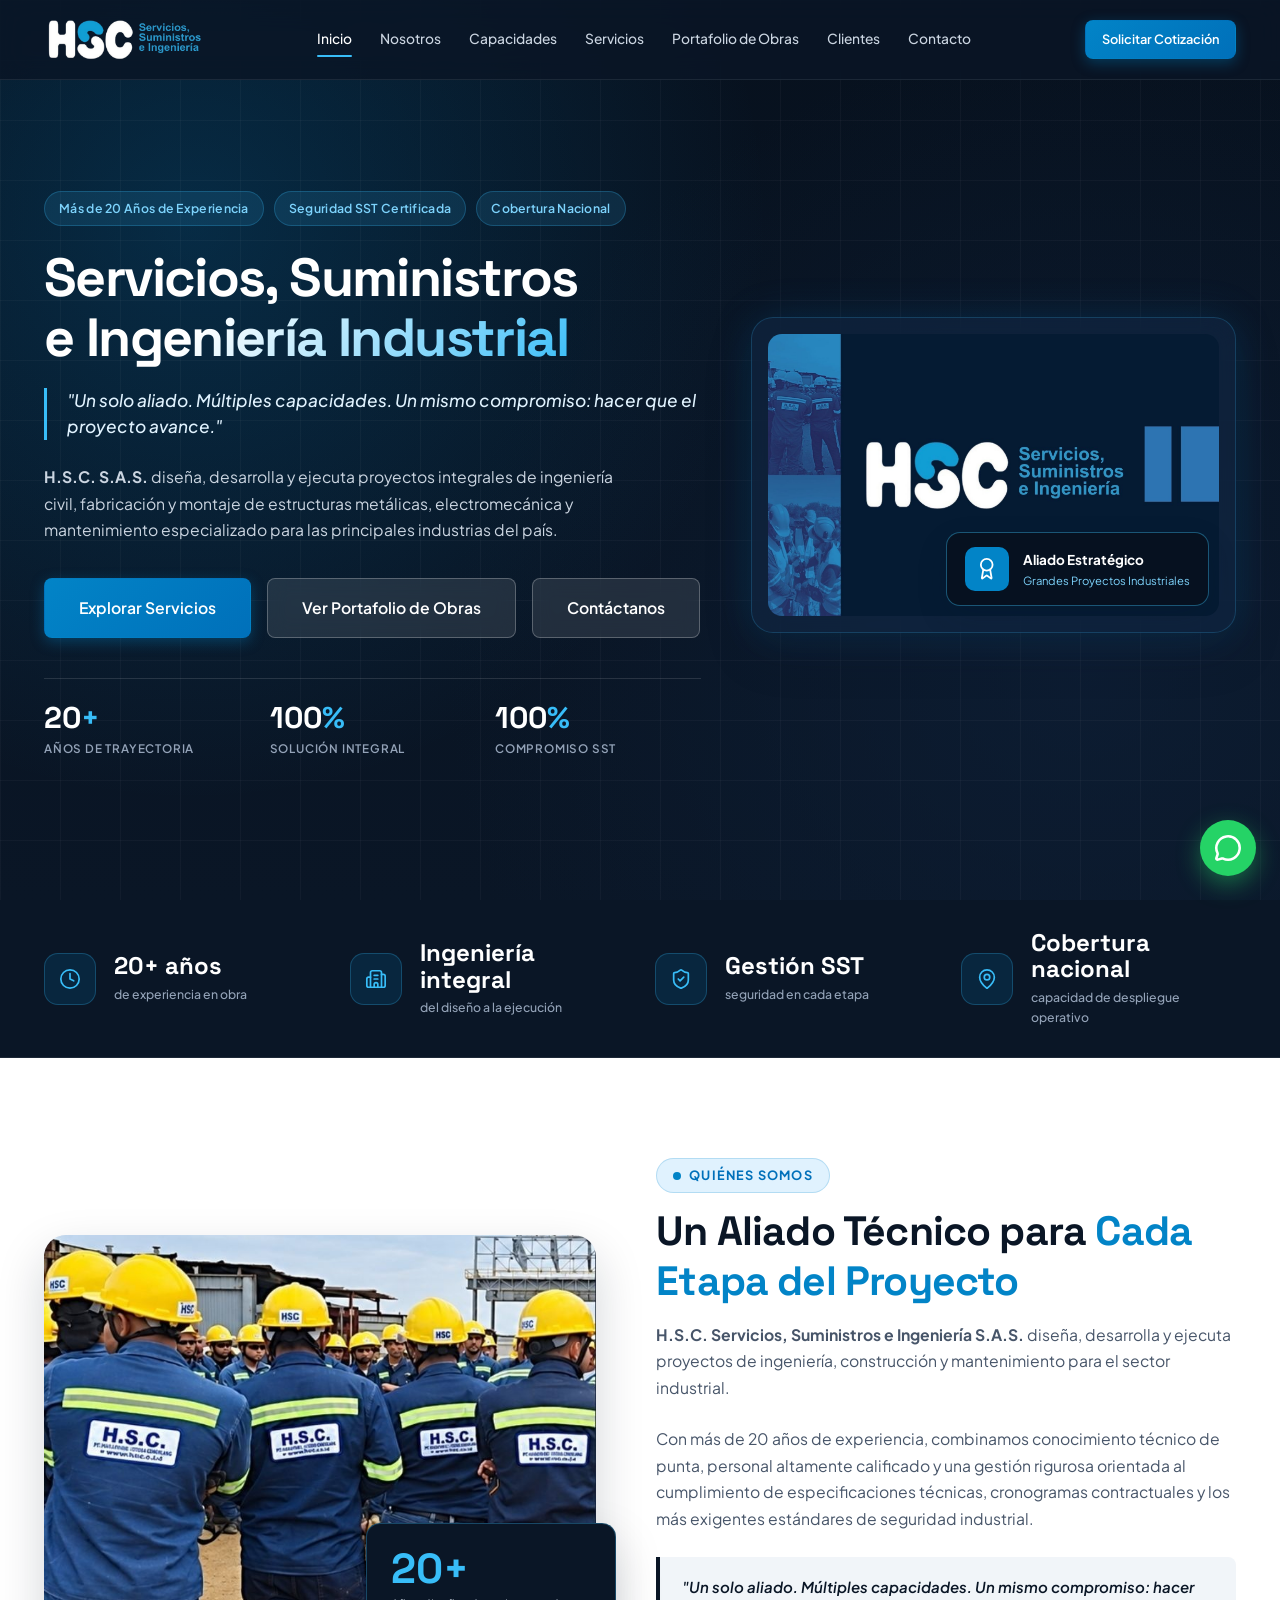
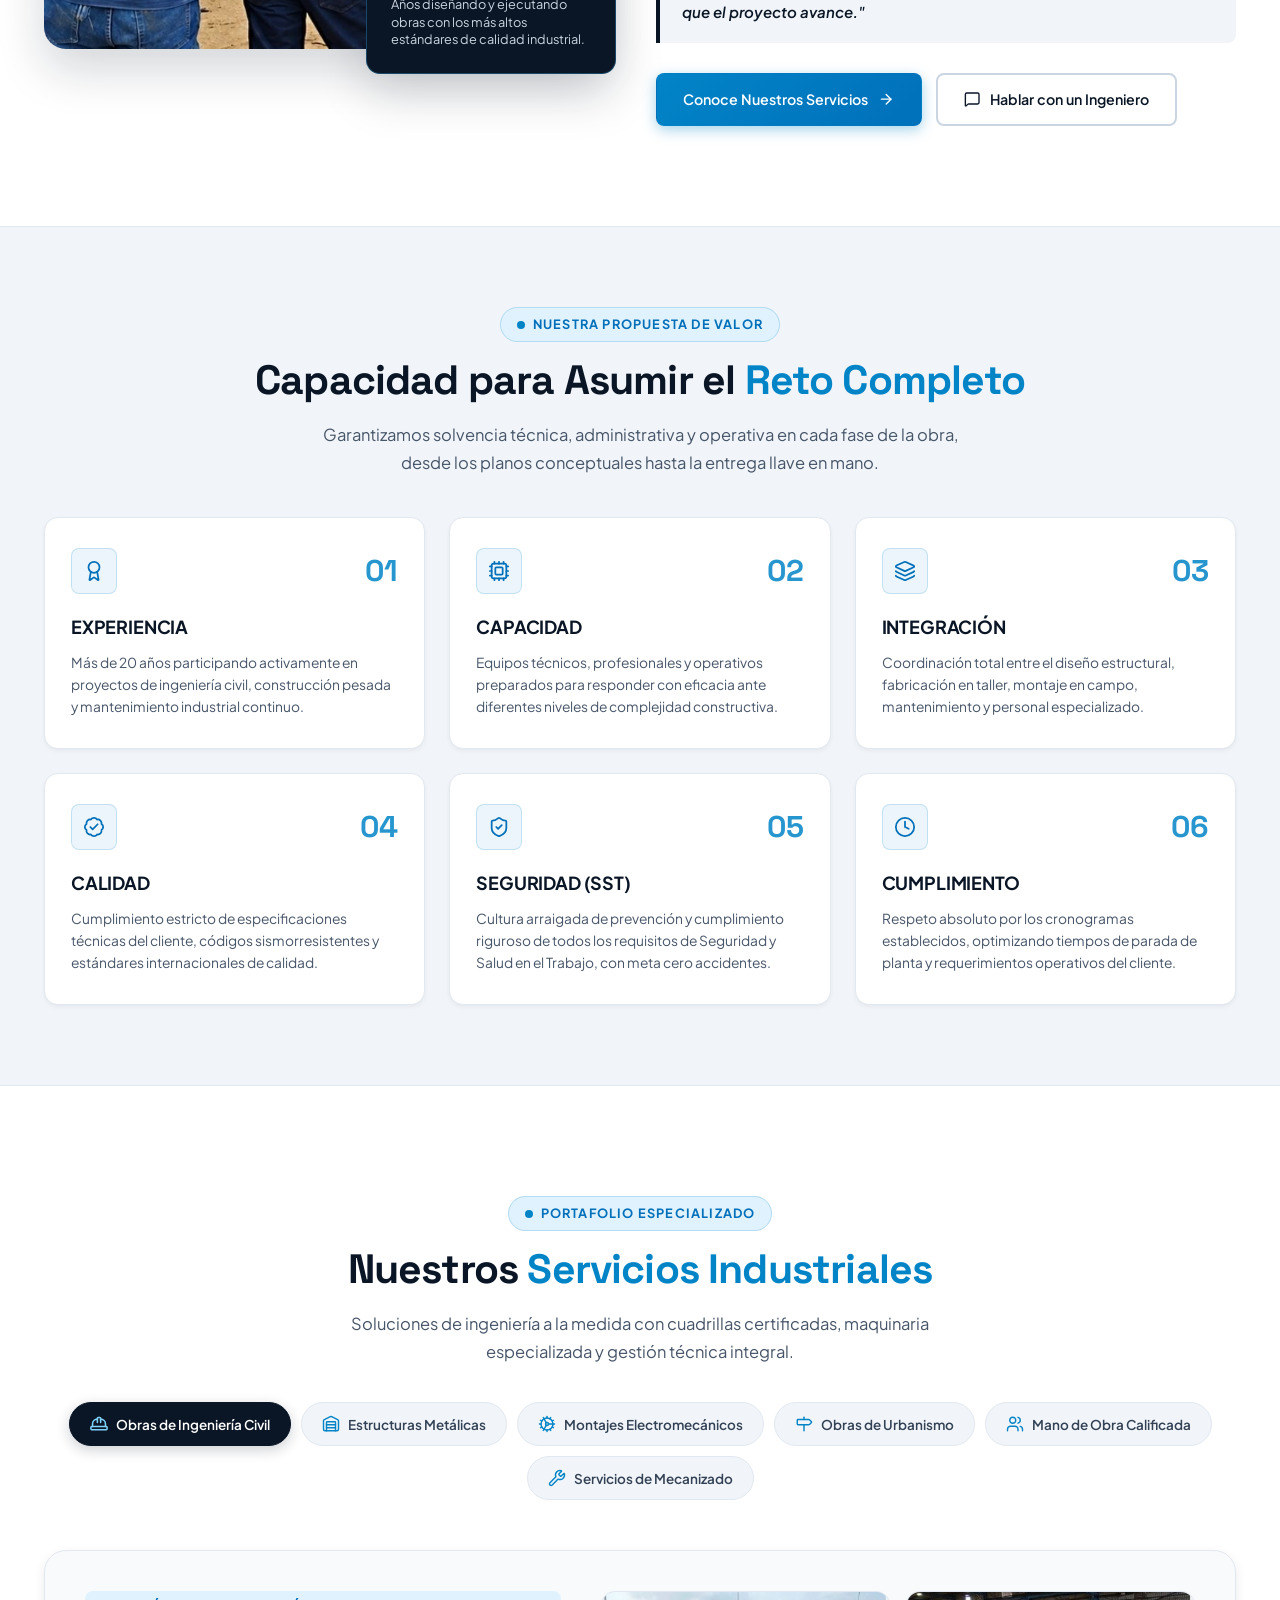
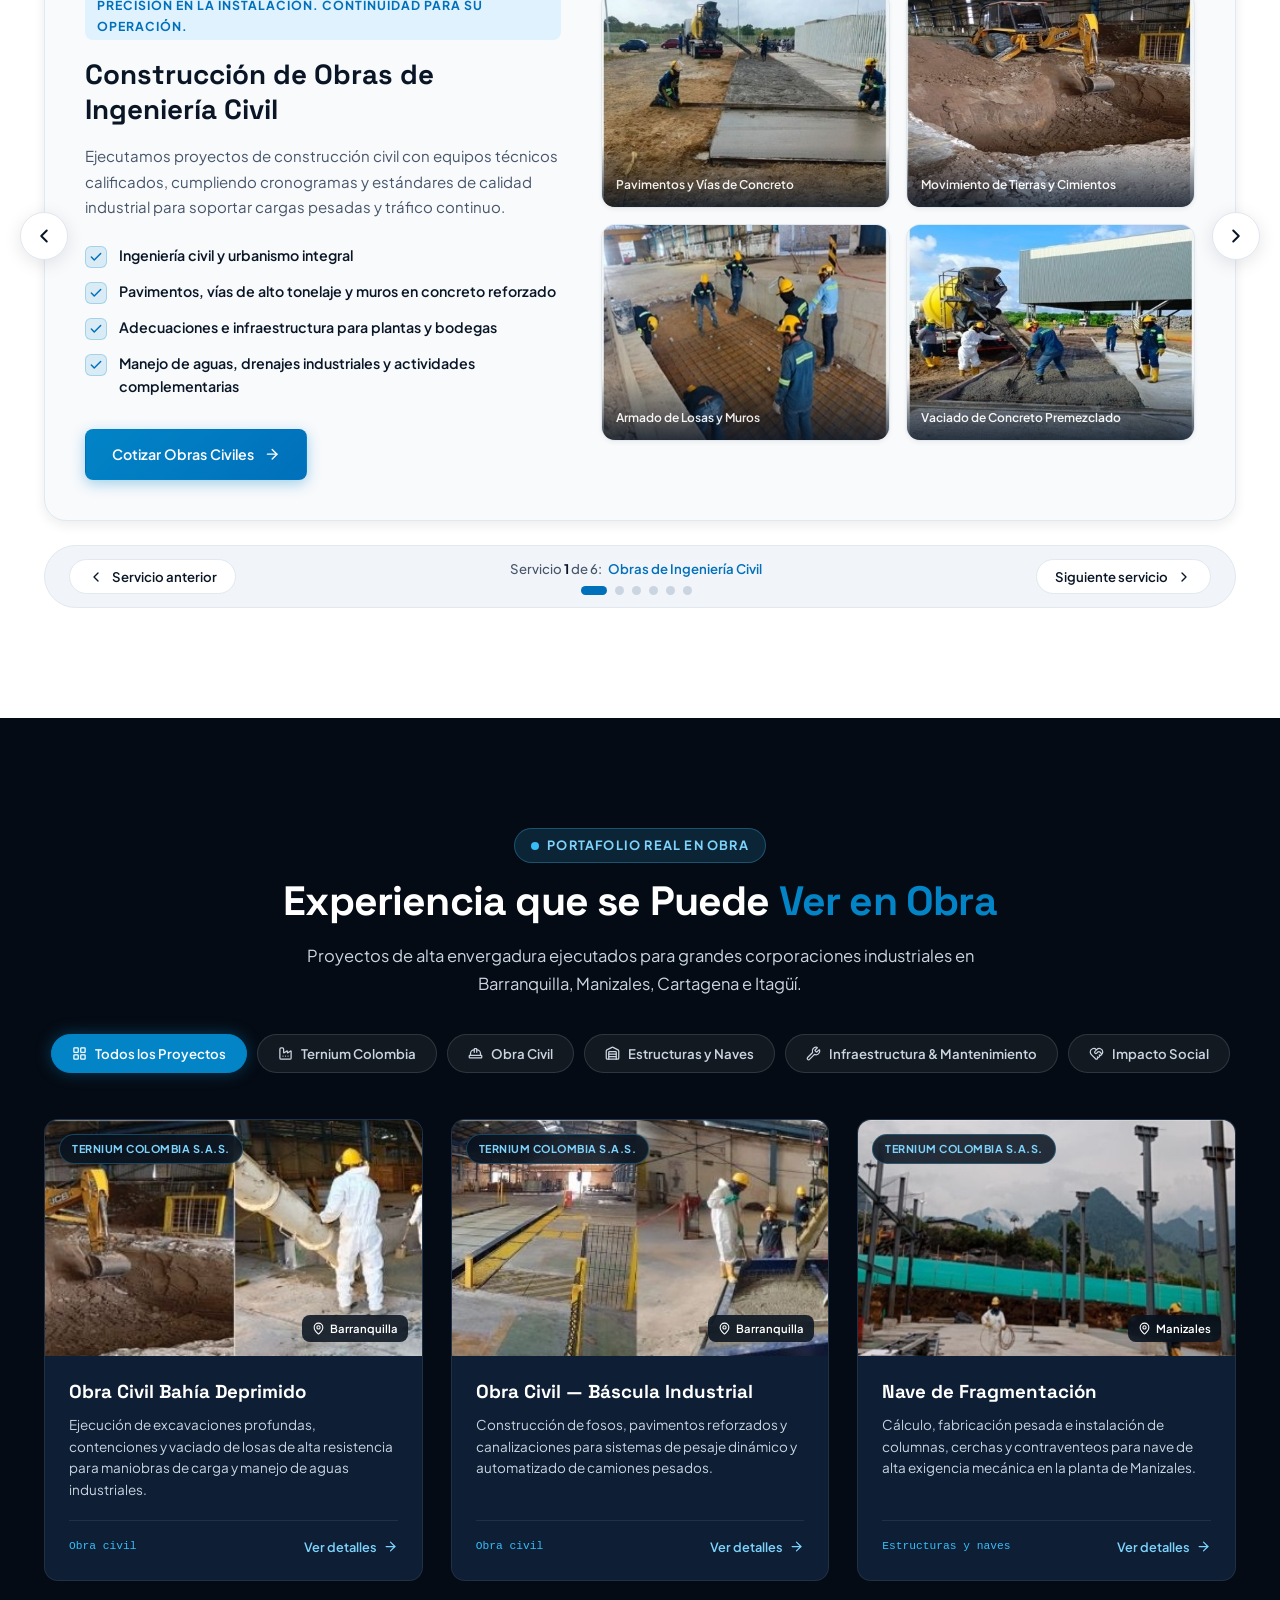
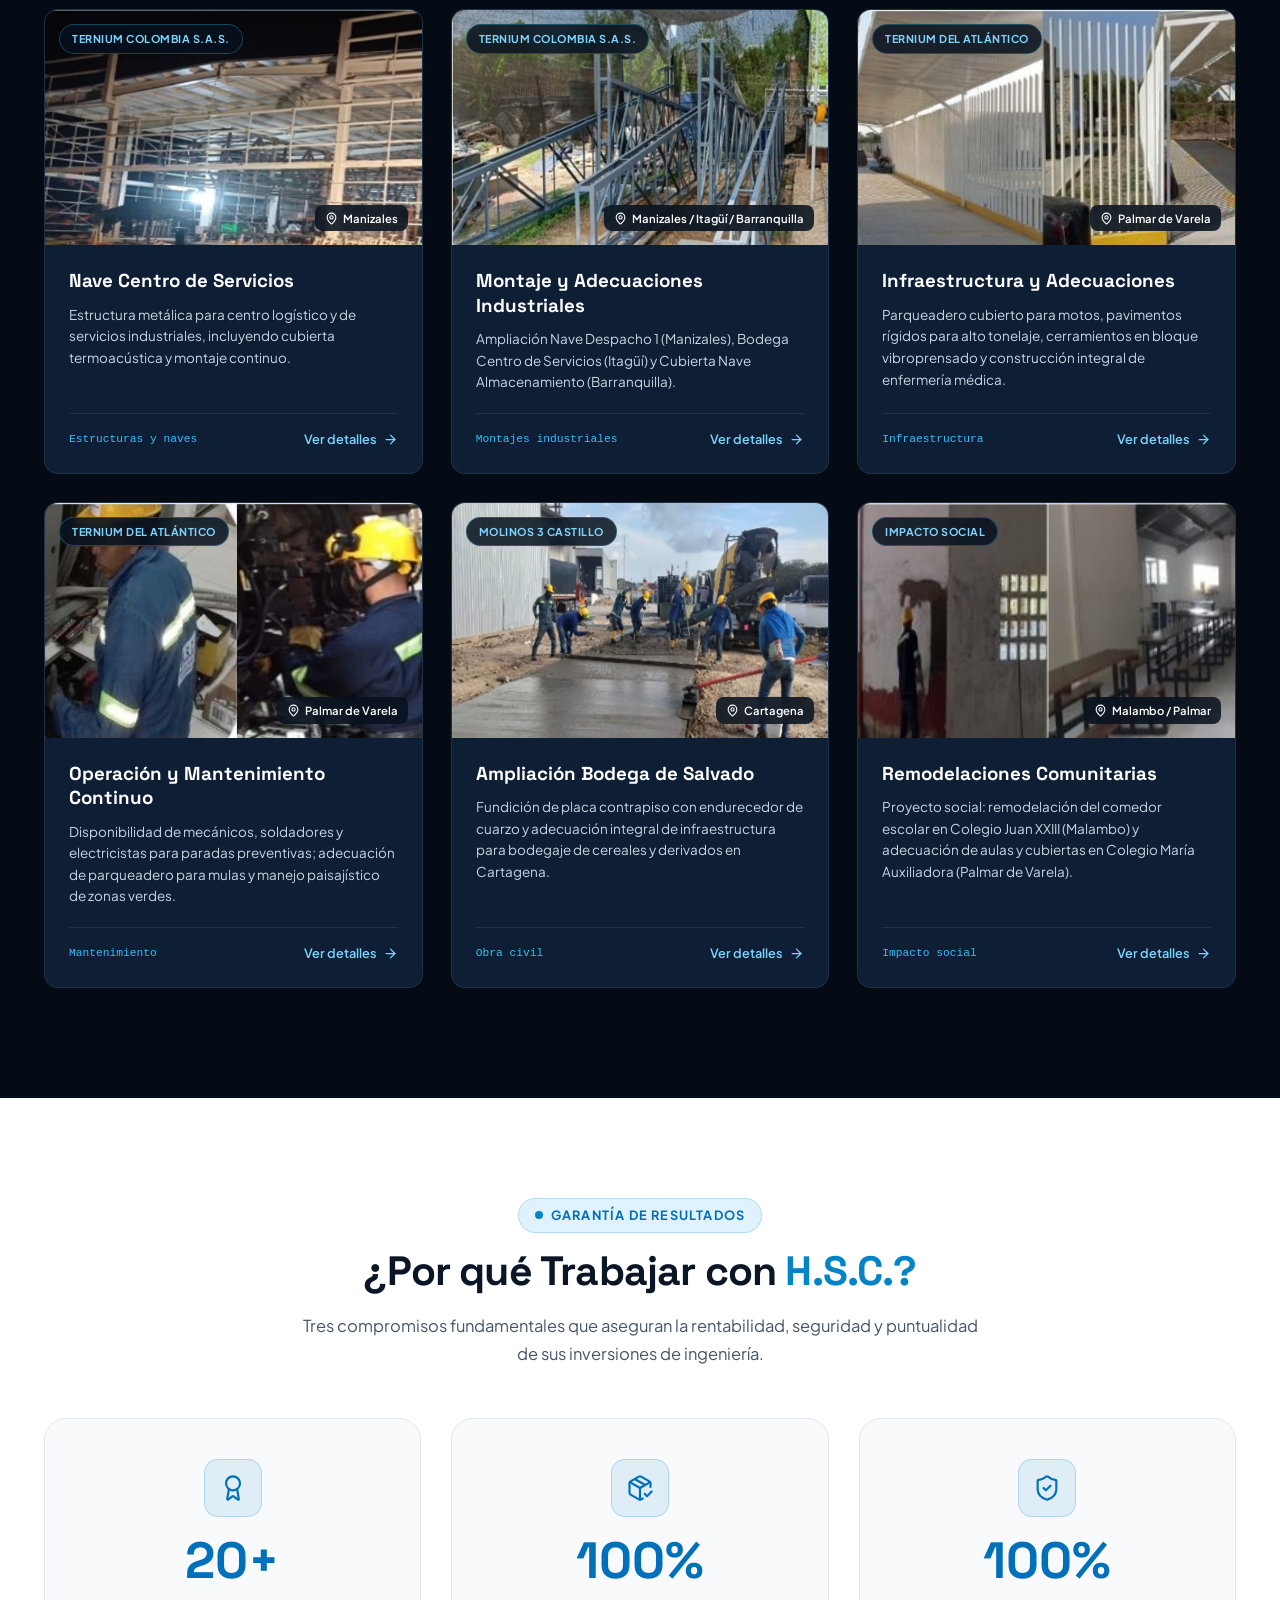
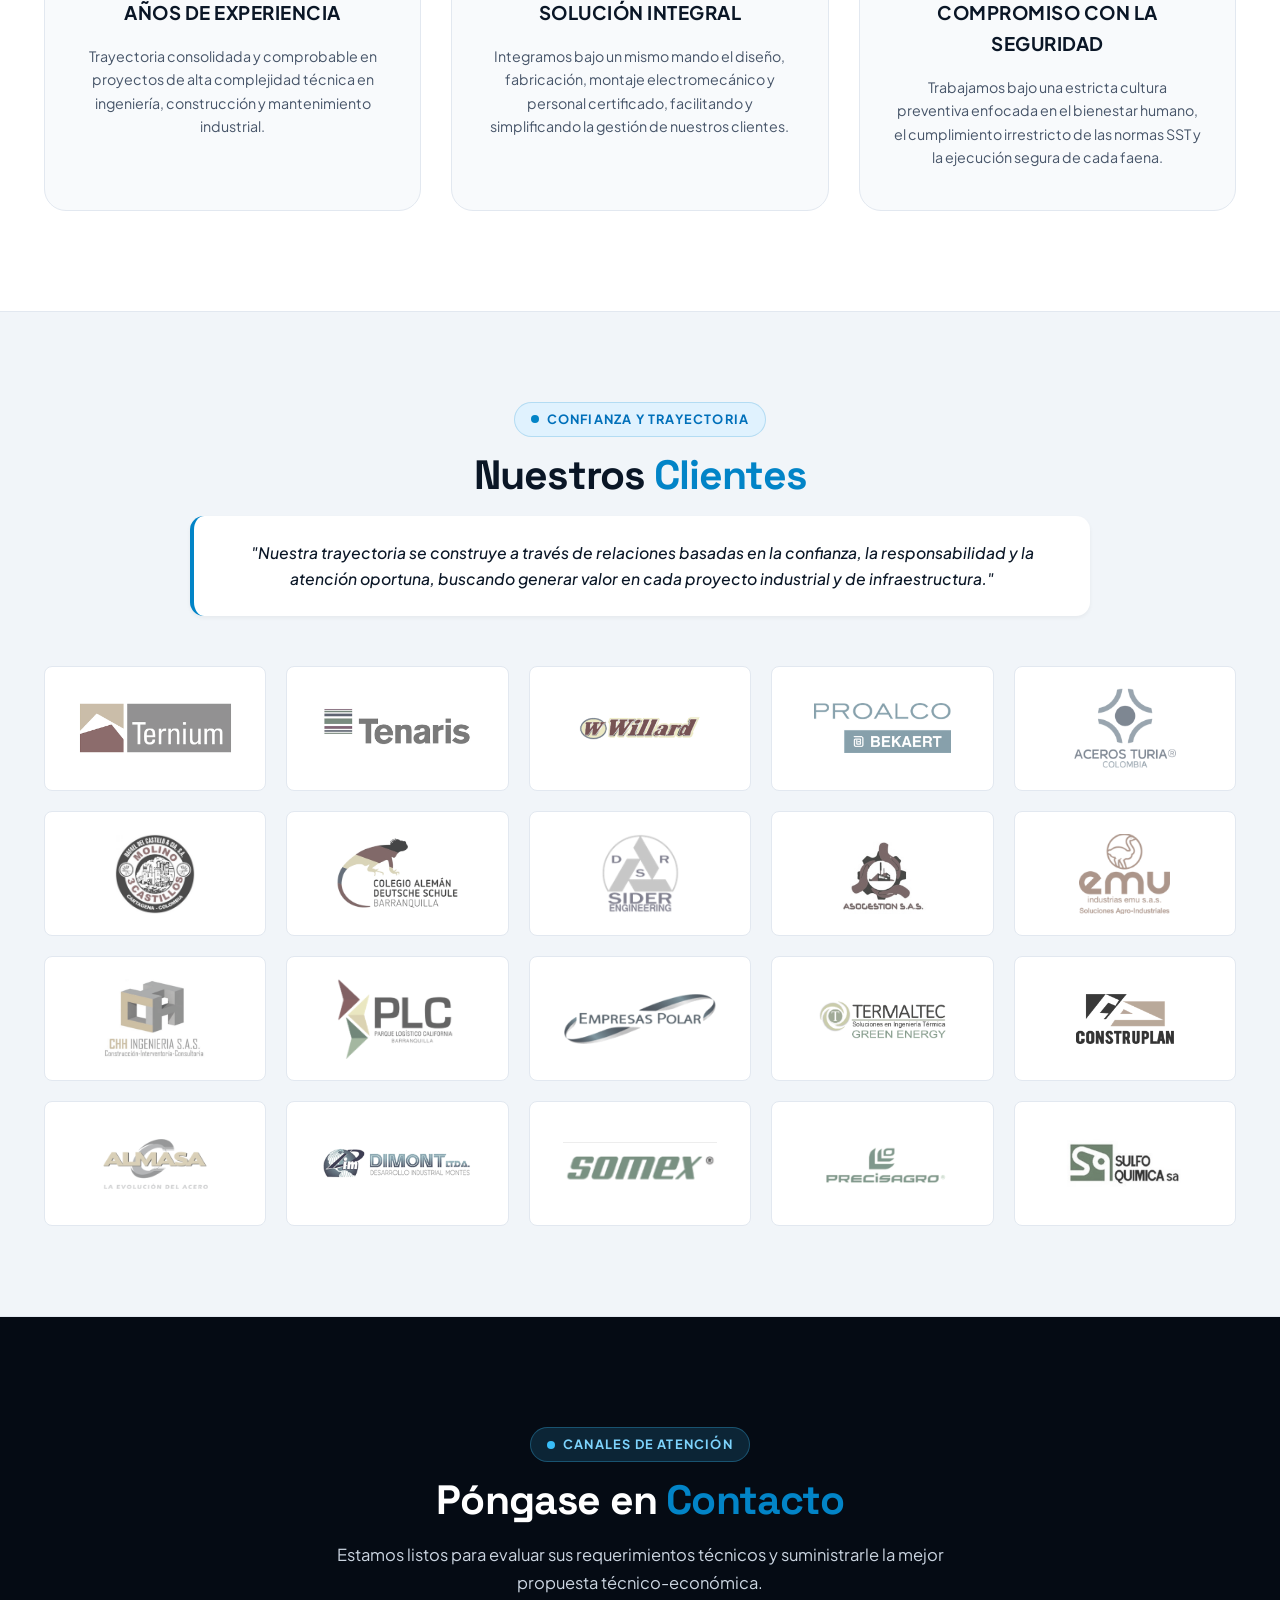
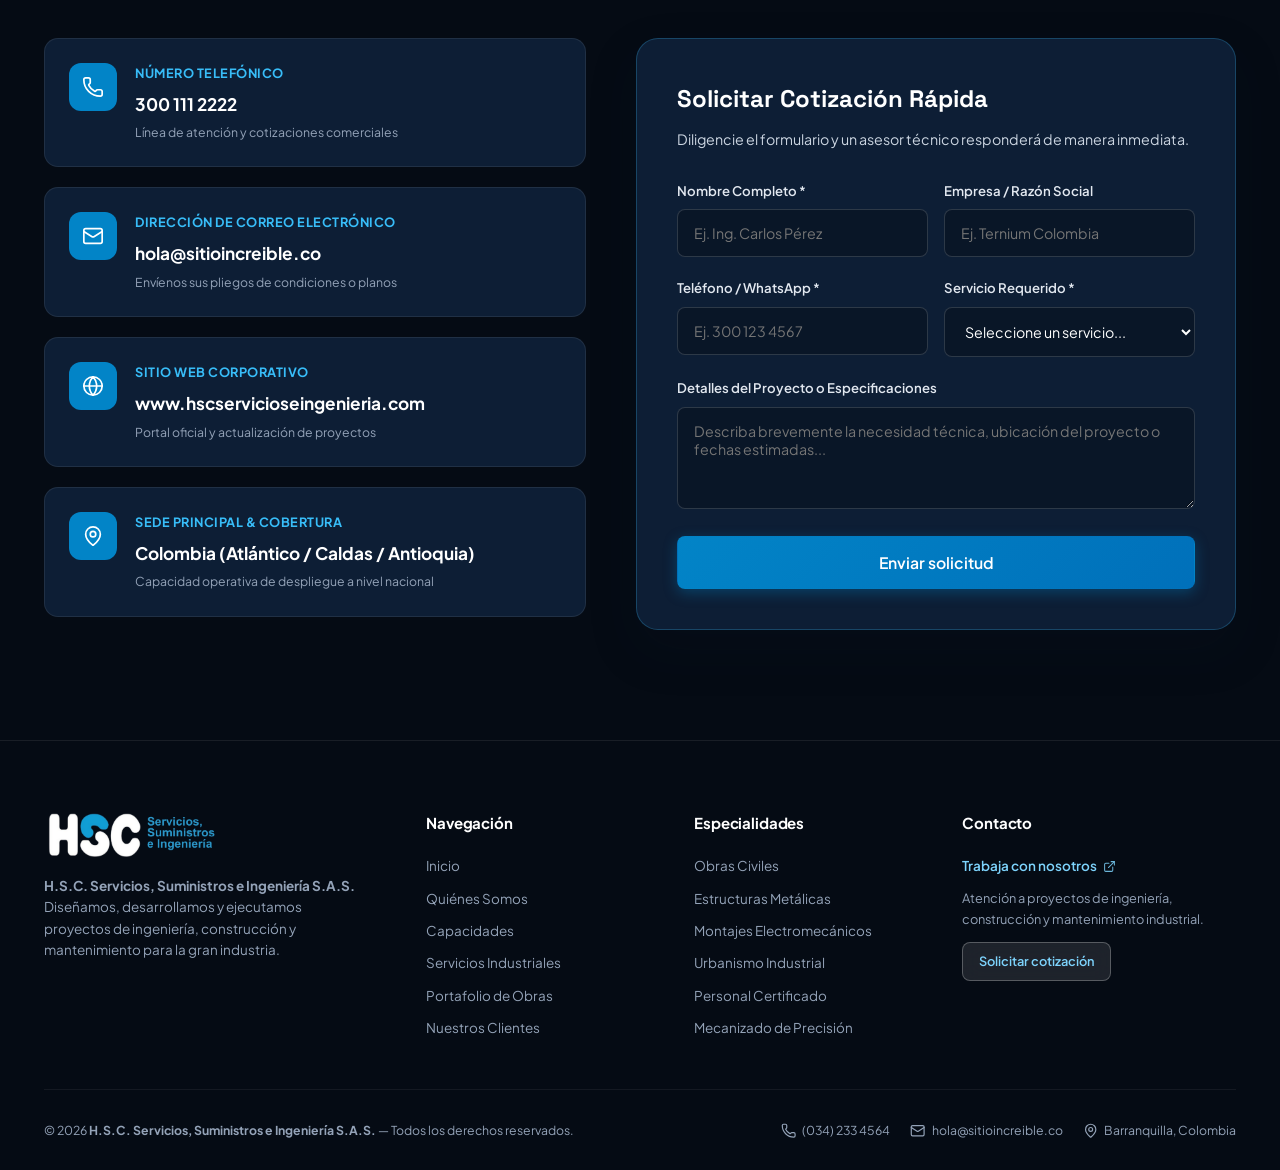
==== index.html @ fe3a39c1 "Modificacion de imagenes, cambiando logos" ====
<!doctype html>
<html lang="es">
  <head>
    <meta charset="UTF-8" />
    <meta name="viewport" content="width=device-width, initial-scale=1.0" />
    <title>
      H.S.C. Servicios, Suministros e Ingeniería S.A.S. | Portafolio Industrial
      & Construcción
    </title>
    <meta
      name="description"
      content="H.S.C. S.A.S. - Más de 20 años de experiencia en diseño, fabricación, montaje y mantenimiento para plantas industriales, obras civiles y estructuras metálicas."
    />
    <meta
      name="keywords"
      content="HSC, ingeniería civil, estructuras metálicas, montajes industriales, mantenimiento industrial, mano de obra calificada, mecanizado industrial, Barranquilla, Manizales, Cartagena"
    />
    <link
      rel="icon"
      type="image/png"
      href="assets/images/logo/launchericon-48x48.png"
    />

    <!-- Google Fonts Preconnect -->
    <link rel="preconnect" href="https://fonts.googleapis.com" />
    <link rel="preconnect" href="https://fonts.gstatic.com" crossorigin />

    <!-- Stylesheets -->
    <link rel="stylesheet" href="css/style.css" />
    <link rel="stylesheet" href="css/placeholders.css" />
  </head>
  <body>
    <!-- =======================================================================
       HEADER / NAVBAR PRINCIPAL
       ======================================================================= -->
    <header class="site-header" id="main-header">
      <div class="container header-container">
        <a
          href="#inicio"
          class="site-logo"
          title="H.S.C. Servicios, Suministros e Ingeniería"
        >
          <img
            src="assets/images/logo/hsc-logo-full-white.png"
            alt="HSC Servicios, Suministros e Ingeniería"
            class="logo-image"
          />
        </a>

        <nav class="nav-menu" id="nav-menu" aria-label="Navegación principal">
          <a href="#inicio" class="nav-link active">Inicio</a>
          <a href="#nosotros" class="nav-link">Nosotros</a>
          <a href="#capacidades" class="nav-link">Capacidades</a>
          <a href="#servicios" class="nav-link">Servicios</a>
          <a href="#proyectos" class="nav-link">Portafolio de Obras</a>
          <a href="#clientes" class="nav-link">Clientes</a>
          <a href="#contacto" class="nav-link">Contacto</a>
        </nav>

        <div class="header-actions">
          <a href="#contacto" class="btn btn-primary btn-sm"
            >Solicitar Cotización</a
          >
          <button
            type="button"
            class="mobile-menu-btn"
            id="mobile-toggle"
            aria-label="Abrir menú"
            aria-expanded="false"
          >
            <span></span><span></span><span></span>
          </button>
        </div>
      </div>
    </header>

    <main>
      <!-- =====================================================================
         HERO SECTION (Página 1 y 2 del Brochure)
         ===================================================================== -->
      <section class="hero-section" id="inicio">
        <div class="hero-overlay-grid"></div>
        <div class="container">
          <div class="hero-grid">
            <div class="hero-content">
              <div class="hero-badge-row">
                <span class="hero-pill">Más de 20 Años de Experiencia</span>
                <span class="hero-pill">Seguridad SST Certificada</span>
                <span class="hero-pill">Cobertura Nacional</span>
              </div>

              <h1 class="hero-title">
                Servicios, Suministros <br />
                <span class="highlight">e Ingeniería Industrial</span>
              </h1>

              <div class="hero-quote">
                "Un solo aliado. Múltiples capacidades. Un mismo compromiso:
                hacer que el proyecto avance."
              </div>

              <p class="hero-description">
                <strong>H.S.C. S.A.S.</strong> diseña, desarrolla y ejecuta
                proyectos integrales de ingeniería civil, fabricación y montaje
                de estructuras metálicas, electromecánica y mantenimiento
                especializado para las principales industrias del país.
              </p>

              <div class="hero-cta-group">
                <a href="#servicios" class="btn btn-primary btn-lg"
                  >Explorar Servicios</a
                >
                <a href="#proyectos" class="btn btn-secondary btn-lg"
                  >Ver Portafolio de Obras</a
                >
                <a href="#contacto" class="btn btn-secondary btn-lg"
                  >Contáctanos</a
                >
              </div>

              <div class="hero-key-facts">
                <div class="hero-fact-item">
                  <div class="hero-fact-num">20<span>+</span></div>
                  <div class="hero-fact-label">Años de Trayectoria</div>
                </div>
                <div class="hero-fact-item">
                  <div class="hero-fact-num">100<span>%</span></div>
                  <div class="hero-fact-label">Solución Integral</div>
                </div>
                <div class="hero-fact-item">
                  <div class="hero-fact-num">100<span>%</span></div>
                  <div class="hero-fact-label">Compromiso SST</div>
                </div>
              </div>
            </div>

            <!-- =================================================================
               CANVA FOTO HERO: Foto Principal de Portada / Operación
               Carpeta: assets/images/hero/
               Archivo: hero-bg.jpg
               ================================================================= -->
            <div class="hero-visual">
              <div class="hero-visual-card">
                <div
                  class="hero-main-photo-frame photo-slot"
                  data-path="assets/images/hero/hero-bg.jpg"
                  data-title="Portada Principal HSC"
                  data-desc="Frente de obra industrial y equipo técnico HSC"
                >
                  <!-- AQUÍ VA LA FOTO DE PORTADA / HERO: Guarda tu imagen como hero-bg.jpg en assets/images/hero/ -->
                  <img
                    src="assets/images/hero/hero-bg.jpg"
                    alt="Ingeniería y Construcción Industrial HSC"
                    loading="eager"
                  />
                </div>

                <!-- Lo que sale con la foto del logo de HSC -->
                <div class="hero-floating-badge">
                  <div class="badge-icon-box" aria-hidden="true">
                    <i data-lucide="award"></i>
                  </div>
                  <div>
                    <div class="badge-text-title">Aliado Estratégico</div>
                    <div class="badge-text-sub">
                      Grandes Proyectos Industriales
                    </div>
                  </div>
                </div>
              </div>
            </div>
          </div>
        </div>
      </section>

      <!-- =====================================================================
         STRIP DE MÉTRICAS RÁPIDAS
         ===================================================================== -->
      <section class="stats-strip" aria-label="Estadísticas de la empresa">
        <div class="container">
          <div class="stats-grid">
            <div class="stat-item">
              <div class="stat-icon" aria-hidden="true">
                <i data-lucide="clock"></i>
              </div>
              <div class="stat-content">
                <h3>20+ años</h3>
                <p>de experiencia en obra</p>
              </div>
            </div>
            <div class="stat-item">
              <div class="stat-icon" aria-hidden="true">
                <i data-lucide="building-2"></i>
              </div>
              <div class="stat-content">
                <h3>Ingeniería integral</h3>
                <p>del diseño a la ejecución</p>
              </div>
            </div>
            <div class="stat-item">
              <div class="stat-icon" aria-hidden="true">
                <i data-lucide="shield-check"></i>
              </div>
              <div class="stat-content">
                <h3>Gestión SST</h3>
                <p>seguridad en cada etapa</p>
              </div>
            </div>
            <div class="stat-item">
              <div class="stat-icon" aria-hidden="true">
                <i data-lucide="map-pin"></i>
              </div>
              <div class="stat-content">
                <h3>Cobertura nacional</h3>
                <p>capacidad de despliegue operativo</p>
              </div>
            </div>
          </div>
        </div>
      </section>

      <!-- =====================================================================
         SECCIÓN: NOSOTROS (Página 2 del Brochure)
         ===================================================================== -->
      <section class="about-section" id="nosotros">
        <div class="container">
          <div class="about-grid">
            <div class="about-visuals">
              <!-- ===============================================================
                 CANVA FOTO NOSOTROS: Equipo Técnico y Operativo
                 Carpeta: assets/images/nosotros/
                 Archivo: equipo-operativo.jpg
                 =============================================================== -->
              <div
                class="about-img-main-frame photo-slot"
                data-path="assets/images/nosotros/equipo-operativo.jpg"
                data-title="Equipo Técnico y Operativo HSC"
                data-desc="Personal capacitado y con dotación completa para obras de alta exigencia"
              >
                <!-- AQUÍ VA LA FOTO DE NOSOTROS: Guarda tu imagen como equipo-operativo.jpg en assets/images/nosotros/ -->
                <img
                  src="assets/images/nosotros/equipo-operativo.jpg"
                  alt="Equipo de trabajo HSC en obra"
                  loading="lazy"
                />
                <div class="blueprint-badge">
                  assets/images/nosotros/equipo-operativo.jpg
                </div>
              </div>

              <div class="about-experience-card">
                <div class="about-exp-number">20+</div>
                <div class="about-exp-text">
                  Años diseñando y ejecutando obras con los más altos estándares
                  de calidad industrial.
                </div>
              </div>
            </div>

            <div class="about-content">
              <div class="section-tag">
                <span class="section-tag-dot"></span>
                Quiénes Somos
              </div>
              <h2 class="section-title">
                Un Aliado Técnico para <span>Cada Etapa del Proyecto</span>
              </h2>

              <p class="about-content-body">
                <strong
                  >H.S.C. Servicios, Suministros e Ingeniería S.A.S.</strong
                >
                diseña, desarrolla y ejecuta proyectos de ingeniería,
                construcción y mantenimiento para el sector industrial.
              </p>

              <p class="about-content-body">
                Con más de 20 años de experiencia, combinamos conocimiento
                técnico de punta, personal altamente calificado y una gestión
                rigurosa orientada al cumplimiento de especificaciones técnicas,
                cronogramas contractuales y los más exigentes estándares de
                seguridad industrial.
              </p>

              <div class="quote-box">
                "Un solo aliado. Múltiples capacidades. Un mismo compromiso:
                hacer que el proyecto avance."
              </div>

              <div style="display: flex; gap: 14px; flex-wrap: wrap">
                <a href="#servicios" class="btn btn-primary"
                  ><span>Conoce Nuestros Servicios</span> <i data-lucide="arrow-right"></i></a
                >
                <a href="#contacto" class="btn btn-outline"
                  ><i data-lucide="message-square"></i> <span>Hablar con un Ingeniero</span></a
                >
              </div>
            </div>
          </div>
        </div>
      </section>

      <!-- =====================================================================
         SECCIÓN: 6 PILARES - CAPACIDAD PARA ASUMIR EL RETO COMPLETO (Página 3)
         ===================================================================== -->
      <section class="pillars-section" id="capacidades">
        <div class="container">
          <div class="text-center">
            <div class="section-tag">
              <span class="section-tag-dot"></span>
              Nuestra Propuesta de Valor
            </div>
            <h2 class="section-title">
              Capacidad para Asumir el <span>Reto Completo</span>
            </h2>
            <p class="section-subtitle">
              Garantizamos solvencia técnica, administrativa y operativa en cada
              fase de la obra, desde los planos conceptuales hasta la entrega
              llave en mano.
            </p>
          </div>

          <div class="pillars-grid">
            <!-- Pilar 01 -->
            <article class="pillar-card">
              <div class="pillar-card-header">
                <div class="pillar-icon-box">
                  <i data-lucide="award"></i>
                </div>
                <div class="pillar-number">01</div>
              </div>
              <h3>EXPERIENCIA</h3>
              <p>
                Más de 20 años participando activamente en proyectos de
                ingeniería civil, construcción pesada y mantenimiento industrial
                continuo.
              </p>
            </article>

            <!-- Pilar 02 -->
            <article class="pillar-card">
              <div class="pillar-card-header">
                <div class="pillar-icon-box">
                  <i data-lucide="cpu"></i>
                </div>
                <div class="pillar-number">02</div>
              </div>
              <h3>CAPACIDAD</h3>
              <p>
                Equipos técnicos, profesionales y operativos preparados para
                responder con eficacia ante diferentes niveles de complejidad
                constructiva.
              </p>
            </article>

            <!-- Pilar 03 -->
            <article class="pillar-card">
              <div class="pillar-card-header">
                <div class="pillar-icon-box">
                  <i data-lucide="layers"></i>
                </div>
                <div class="pillar-number">03</div>
              </div>
              <h3>INTEGRACIÓN</h3>
              <p>
                Coordinación total entre el diseño estructural, fabricación en
                taller, montaje en campo, mantenimiento y personal
                especializado.
              </p>
            </article>

            <!-- Pilar 04 -->
            <article class="pillar-card">
              <div class="pillar-card-header">
                <div class="pillar-icon-box">
                  <i data-lucide="badge-check"></i>
                </div>
                <div class="pillar-number">04</div>
              </div>
              <h3>CALIDAD</h3>
              <p>
                Cumplimiento estricto de especificaciones técnicas del cliente,
                códigos sismorresistentes y estándares internacionales de
                calidad.
              </p>
            </article>

            <!-- Pilar 05 -->
            <article class="pillar-card">
              <div class="pillar-card-header">
                <div class="pillar-icon-box">
                  <i data-lucide="shield-check"></i>
                </div>
                <div class="pillar-number">05</div>
              </div>
              <h3>SEGURIDAD (SST)</h3>
              <p>
                Cultura arraigada de prevención y cumplimiento riguroso de todos
                los requisitos de Seguridad y Salud en el Trabajo, con meta cero
                accidentes.
              </p>
            </article>

            <!-- Pilar 06 -->
            <article class="pillar-card">
              <div class="pillar-card-header">
                <div class="pillar-icon-box">
                  <i data-lucide="clock"></i>
                </div>
                <div class="pillar-number">06</div>
              </div>
              <h3>CUMPLIMIENTO</h3>
              <p>
                Respeto absoluto por los cronogramas establecidos, optimizando
                tiempos de parada de planta y requerimientos operativos del
                cliente.
              </p>
            </article>
          </div>
        </div>
      </section>

      <!-- =====================================================================
         SECCIÓN: PORTAFOLIO DE SERVICIOS (Páginas 4, 5, 6, 7, 8, 9, 10)
         ===================================================================== -->
      <section class="services-section" id="servicios">
        <div class="container">
          <div class="text-center">
            <div class="section-tag">
              <span class="section-tag-dot"></span>
              Portafolio Especializado
            </div>
            <h2 class="section-title">
              Nuestros <span>Servicios Industriales</span>
            </h2>
            <p class="section-subtitle">
              Soluciones de ingeniería a la medida con cuadrillas certificadas,
              maquinaria especializada y gestión técnica integral.
            </p>
          </div>

          <!-- Pestañas de Servicios -->
          <div class="services-tabs-nav" role="tablist">
            <button
              type="button"
              class="tab-btn active"
              data-target="service-civil"
              role="tab"
            >
              <i data-lucide="hard-hat"></i>
              <span>Obras de Ingeniería Civil</span>
            </button>
            <button
              type="button"
              class="tab-btn"
              data-target="service-estructuras"
              role="tab"
            >
              <i data-lucide="warehouse"></i>
              <span>Estructuras Metálicas</span>
            </button>
            <button
              type="button"
              class="tab-btn"
              data-target="service-electromecanico"
              role="tab"
            >
              <i data-lucide="cog"></i>
              <span>Montajes Electromecánicos</span>
            </button>
            <button
              type="button"
              class="tab-btn"
              data-target="service-urbanismo"
              role="tab"
            >
              <i data-lucide="milestone"></i>
              <span>Obras de Urbanismo</span>
            </button>
            <button
              type="button"
              class="tab-btn"
              data-target="service-personal"
              role="tab"
            >
              <i data-lucide="users"></i>
              <span>Mano de Obra Calificada</span>
            </button>
            <button
              type="button"
              class="tab-btn"
              data-target="service-mecanizado"
              role="tab"
            >
              <i data-lucide="wrench"></i>
              <span>Servicios de Mecanizado</span>
            </button>
          </div>

          <!-- Carrusel / Navegador de Servicios -->
          <div class="services-carousel-container">
            <!-- Flecha sutil izquierda para retroceder de servicio -->
            <button
              type="button"
              class="service-nav-arrow service-nav-prev"
              aria-label="Servicio anterior"
              title="Ver servicio anterior"
            >
              <i data-lucide="chevron-left"></i>
            </button>

            <!-- Contenedor de Paneles de Servicios -->
            <div class="services-panes-wrapper">
              <!-- PANE 1: OBRAS DE INGENIERÍA CIVIL (Página 4 del brochure) -->
              <div class="service-pane active" id="service-civil" role="tabpanel">
            <div class="service-card-layout">
              <div class="service-info-col">
                <span class="service-tagline"
                  >Precisión en la instalación. Continuidad para su
                  operación.</span
                >
                <h3>Construcción de Obras de Ingeniería Civil</h3>
                <p>
                  Ejecutamos proyectos de construcción civil con equipos
                  técnicos calificados, cumpliendo cronogramas y estándares de
                  calidad industrial para soportar cargas pesadas y tráfico
                  continuo.
                </p>

                <div class="service-features-list">
                  <div class="service-feature-item">
                    <div class="feature-check-icon"><i data-lucide="check"></i></div>
                    <span>Ingeniería civil y urbanismo integral</span>
                  </div>
                  <div class="service-feature-item">
                    <div class="feature-check-icon"><i data-lucide="check"></i></div>
                    <span
                      >Pavimentos, vías de alto tonelaje y muros en concreto
                      reforzado</span
                    >
                  </div>
                  <div class="service-feature-item">
                    <div class="feature-check-icon"><i data-lucide="check"></i></div>
                    <span
                      >Adecuaciones e infraestructura para plantas y
                      bodegas</span
                    >
                  </div>
                  <div class="service-feature-item">
                    <div class="feature-check-icon"><i data-lucide="check"></i></div>
                    <span
                      >Manejo de aguas, drenajes industriales y actividades
                      complementarias</span
                    >
                  </div>
                </div>

                <a href="#contacto" class="btn btn-primary"
                  ><span>Cotizar Obras Civiles</span> <i data-lucide="arrow-right"></i></a
                >
              </div>

              <!-- FOTOS SERVICIO 1: INGENIERÍA CIVIL (assets/images/servicios/01-ingenieria-civil/) -->
              <div class="service-photos-grid">
                <!-- =============================================================
                   CANVA FOTO CIVIL 1: Pavimentación de concreto
                   Carpeta: assets/images/servicios/01-ingenieria-civil/
                   Archivo: foto-1.jpg
                   ============================================================= -->
                <div
                  class="photo-card photo-slot"
                  data-path="assets/images/servicios/01-ingenieria-civil/foto-1.jpg"
                  data-title="Pavimentación y Nivelación"
                  data-desc="Vaciado y acabado de losa de concreto para vía industrial"
                >
                  <!-- AQUÍ VA LA FOTO 1 DE INGENIERÍA CIVIL: foto-1.jpg -->
                  <img
                    src="assets/images/servicios/01-ingenieria-civil/foto-1.jpg"
                    alt="Pavimentación en concreto"
                    loading="lazy"
                  />
                  <div class="blueprint-badge">
                    01-ingenieria-civil/foto-1.jpg
                  </div>
                  <div class="photo-caption-overlay">
                    Pavimentos y Vías de Concreto
                  </div>
                  <div class="photo-zoom-btn" title="Ampliar imagen" aria-label="Ampliar imagen"><i data-lucide="zoom-in"></i></div>
                </div>

                <!-- =============================================================
                   CANVA FOTO CIVIL 2: Excavación y adecuación de terreno
                   Carpeta: assets/images/servicios/01-ingenieria-civil/
                   Archivo: foto-2.jpg
                   ============================================================= -->
                <div
                  class="photo-card photo-slot"
                  data-path="assets/images/servicios/01-ingenieria-civil/foto-2.jpg"
                  data-title="Excavación y Movimiento de Tierras"
                  data-desc="Adecuación de terreno con maquinaria pesada para cimentaciones"
                >
                  <!-- AQUÍ VA LA FOTO 2 DE INGENIERÍA CIVIL: foto-2.jpg -->
                  <img
                    src="assets/images/servicios/01-ingenieria-civil/foto-2.jpg"
                    alt="Excavación industrial"
                    loading="lazy"
                  />
                  <div class="blueprint-badge">
                    01-ingenieria-civil/foto-2.jpg
                  </div>
                  <div class="photo-caption-overlay">
                    Movimiento de Tierras y Cimientos
                  </div>
                  <div class="photo-zoom-btn" title="Ampliar imagen" aria-label="Ampliar imagen"><i data-lucide="zoom-in"></i></div>
                </div>

                <!-- =============================================================
                   CANVA FOTO CIVIL 3: Armado de acero y losa
                   Carpeta: assets/images/servicios/01-ingenieria-civil/
                   Archivo: foto-3.jpg
                   ============================================================= -->
                <div
                  class="photo-card photo-slot"
                  data-path="assets/images/servicios/01-ingenieria-civil/foto-3.jpg"
                  data-title="Armado Estructural y Enmallado"
                  data-desc="Instalación de parrilla electrosoldada e inspección técnica"
                >
                  <!-- AQUÍ VA LA FOTO 3 DE INGENIERÍA CIVIL: foto-3.jpg -->
                  <img
                    src="assets/images/servicios/01-ingenieria-civil/foto-3.jpg"
                    alt="Armado estructural"
                    loading="lazy"
                  />
                  <div class="blueprint-badge">
                    01-ingenieria-civil/foto-3.jpg
                  </div>
                  <div class="photo-caption-overlay">
                    Armado de Losas y Muros
                  </div>
                  <div class="photo-zoom-btn" title="Ampliar imagen" aria-label="Ampliar imagen"><i data-lucide="zoom-in"></i></div>
                </div>

                <!-- =============================================================
                   CANVA FOTO CIVIL 4: Fundición con mixer
                   Carpeta: assets/images/servicios/01-ingenieria-civil/
                   Archivo: foto-4.jpg
                   ============================================================= -->
                <div
                  class="photo-card photo-slot"
                  data-path="assets/images/servicios/01-ingenieria-civil/foto-4.jpg"
                  data-title="Fundición y Vaciado Masivo"
                  data-desc="Vaciado directo con camión hormigonero premezclado"
                >
                  <!-- AQUÍ VA LA FOTO 4 DE INGENIERÍA CIVIL: foto-4.jpg -->
                  <img
                    src="assets/images/servicios/01-ingenieria-civil/foto-4.jpg"
                    alt="Fundición con mixer"
                    loading="lazy"
                  />
                  <div class="blueprint-badge">
                    01-ingenieria-civil/foto-4.jpg
                  </div>
                  <div class="photo-caption-overlay">
                    Vaciado de Concreto Premezclado
                  </div>
                  <div class="photo-zoom-btn" title="Ampliar imagen" aria-label="Ampliar imagen"><i data-lucide="zoom-in"></i></div>
                </div>
              </div>
            </div>
          </div>

          <!-- PANE 2: ESTRUCTURAS METÁLICAS Y MONTAJES (Página 5 del brochure) -->
          <div class="service-pane" id="service-estructuras" role="tabpanel">
            <div class="service-card-layout">
              <div class="service-info-col">
                <span class="service-tagline"
                  >Precisión en la instalación. Continuidad para su
                  operación.</span
                >
                <h3>Fabricación de Estructuras Metálicas y Montajes</h3>
                <p>
                  Diseñamos, fabricamos y montamos estructuras metálicas y
                  cubiertas para plantas industriales y proyectos de
                  infraestructura. Aseguramos precisión en el cálculo
                  estructural, controles de calidad en taller y seguridad en el
                  montaje en obra.
                </p>

                <div class="service-features-list">
                  <div class="service-feature-item">
                    <div class="feature-check-icon"><i data-lucide="check"></i></div>
                    <span
                      >Diseño y cálculo estructural según normativa
                      sismo-resistente</span
                    >
                  </div>
                  <div class="service-feature-item">
                    <div class="feature-check-icon"><i data-lucide="check"></i></div>
                    <span
                      >Fabricación de estructuras metálicas soldadas y
                      apernadas</span
                    >
                  </div>
                  <div class="service-feature-item">
                    <div class="feature-check-icon"><i data-lucide="check"></i></div>
                    <span
                      >Fabricación y montaje de cubiertas industriales
                      herméticas</span
                    >
                  </div>
                  <div class="service-feature-item">
                    <div class="feature-check-icon"><i data-lucide="check"></i></div>
                    <span
                      >Montajes metalmecánicos con izajes de alta
                      precisión</span
                    >
                  </div>
                  <div class="service-feature-item">
                    <div class="feature-check-icon"><i data-lucide="check"></i></div>
                    <span
                      >Ampliaciones y refuerzos de naves industriales
                      existentes</span
                    >
                  </div>
                </div>

                <a href="#contacto" class="btn btn-primary"
                  ><span>Cotizar Estructuras Metálicas</span> <i data-lucide="arrow-right"></i></a
                >
              </div>

              <!-- FOTOS SERVICIO 2: ESTRUCTURAS METÁLICAS (assets/images/servicios/02-estructuras-metalicas/) -->
              <div class="service-photos-grid">
                <!-- =============================================================
                   CANVA FOTO ESTRUCTURAS 1: Nave industrial con cerramiento
                   Carpeta: assets/images/servicios/02-estructuras-metalicas/
                   Archivo: foto-1.jpg
                   ============================================================= -->
                <div
                  class="photo-card photo-slot"
                  data-path="assets/images/servicios/02-estructuras-metalicas/foto-1.jpg"
                  data-title="Nave Industrial con Cerramiento"
                  data-desc="Montaje de pórticos de gran luz con cubierta y cerramiento lateral"
                >
                  <!-- AQUÍ VA LA FOTO 1 DE ESTRUCTURAS: foto-1.jpg -->
                  <img
                    src="assets/images/servicios/02-estructuras-metalicas/foto-1.jpg"
                    alt="Nave industrial metálica"
                    loading="lazy"
                  />
                  <div class="blueprint-badge">
                    02-estructuras-metalicas/foto-1.jpg
                  </div>
                  <div class="photo-caption-overlay">
                    Nave Industrial de Gran Luz
                  </div>
                  <div class="photo-zoom-btn" title="Ampliar imagen" aria-label="Ampliar imagen"><i data-lucide="zoom-in"></i></div>
                </div>

                <!-- =============================================================
                   CANVA FOTO ESTRUCTURAS 2: Estructura de gran altura
                   Carpeta: assets/images/servicios/02-estructuras-metalicas/
                   Archivo: foto-2.jpg
                   ============================================================= -->
                <div
                  class="photo-card photo-slot"
                  data-path="assets/images/servicios/02-estructuras-metalicas/foto-2.jpg"
                  data-title="Estructura de Gran Altura"
                  data-desc="Pórticos pesados y cerramientos para industria pesada"
                >
                  <!-- AQUÍ VA LA FOTO 2 DE ESTRUCTURAS: foto-2.jpg -->
                  <img
                    src="assets/images/servicios/02-estructuras-metalicas/foto-2.jpg"
                    alt="Pórticos de gran altura"
                    loading="lazy"
                  />
                  <div class="blueprint-badge">
                    02-estructuras-metalicas/foto-2.jpg
                  </div>
                  <div class="photo-caption-overlay">
                    Pórticos Principales de Gran Altura
                  </div>
                  <div class="photo-zoom-btn" title="Ampliar imagen" aria-label="Ampliar imagen"><i data-lucide="zoom-in"></i></div>
                </div>

                <!-- =============================================================
                   CANVA FOTO ESTRUCTURAS 3: Adecuación interior con manlift
                   Carpeta: assets/images/servicios/02-estructuras-metalicas/
                   Archivo: foto-3.jpg
                   ============================================================= -->
                <div
                  class="photo-card photo-slot"
                  data-path="assets/images/servicios/02-estructuras-metalicas/foto-3.jpg"
                  data-title="Montaje con Manlift en Altura"
                  data-desc="Instalación de paneles de cerramiento y refuerzos"
                >
                  <!-- AQUÍ VA LA FOTO 3 DE ESTRUCTURAS: foto-3.jpg -->
                  <img
                    src="assets/images/servicios/02-estructuras-metalicas/foto-3.jpg"
                    alt="Montaje con manlift"
                    loading="lazy"
                  />
                  <div class="blueprint-badge">
                    02-estructuras-metalicas/foto-3.jpg
                  </div>
                  <div class="photo-caption-overlay">
                    Montaje y Sujeción en Altura
                  </div>
                  <div class="photo-zoom-btn" title="Ampliar imagen" aria-label="Ampliar imagen"><i data-lucide="zoom-in"></i></div>
                </div>

                <!-- =============================================================
                   CANVA FOTO ESTRUCTURAS 4: Izaje de cerchas con grúa
                   Carpeta: assets/images/servicios/02-estructuras-metalicas/
                   Archivo: foto-4.jpg
                   ============================================================= -->
                <div
                  class="photo-card photo-slot"
                  data-path="assets/images/servicios/02-estructuras-metalicas/foto-4.jpg"
                  data-title="Izaje de Cerchas con Grúa"
                  data-desc="Montaje seguro de estructura de techo para parqueadero o bodega"
                >
                  <!-- AQUÍ VA LA FOTO 4 DE ESTRUCTURAS: foto-4.jpg -->
                  <img
                    src="assets/images/servicios/02-estructuras-metalicas/foto-4.jpg"
                    alt="Izaje de cerchas con grúa"
                    loading="lazy"
                  />
                  <div class="blueprint-badge">
                    02-estructuras-metalicas/foto-4.jpg
                  </div>
                  <div class="photo-caption-overlay">
                    Izajes y Ensamble de Cerchas
                  </div>
                  <div class="photo-zoom-btn" title="Ampliar imagen" aria-label="Ampliar imagen"><i data-lucide="zoom-in"></i></div>
                </div>
              </div>
            </div>
          </div>

          <!-- PANE 3: MONTAJES INDUSTRIALES ELECTROMECÁNICOS (Página 6 del brochure) -->
          <div
            class="service-pane"
            id="service-electromecanico"
            role="tabpanel"
          >
            <div class="service-card-layout">
              <div class="service-info-col">
                <span class="service-tagline"
                  >Precisión en la instalación. Continuidad para su
                  operación.</span
                >
                <h3>Montajes Industriales Electromecánicos</h3>
                <p>
                  Ejecutamos el montaje, la instalación y la adecuación de
                  sistemas, componentes electromecánicos, estructuras y equipos
                  para proyectos industriales complejos.
                </p>

                <div class="service-features-list">
                  <div class="service-feature-item">
                    <div class="feature-check-icon"><i data-lucide="check"></i></div>
                    <span
                      >Montaje e instalación de equipos electromecánicos de
                      proceso</span
                    >
                  </div>
                  <div class="service-feature-item">
                    <div class="feature-check-icon"><i data-lucide="check"></i></div>
                    <span
                      >Instalación y adecuación de sistemas y componentes de
                      potencia</span
                    >
                  </div>
                  <div class="service-feature-item">
                    <div class="feature-check-icon"><i data-lucide="check"></i></div>
                    <span
                      >Montaje de estructuras de soporte para bombas, motores y
                      líneas</span
                    >
                  </div>
                  <div class="service-feature-item">
                    <div class="feature-check-icon"><i data-lucide="check"></i></div>
                    <span
                      >Ajustes, alineaciones y adecuaciones en sistemas
                      existentes</span
                    >
                  </div>
                </div>

                <a href="#contacto" class="btn btn-primary"
                  ><span>Cotizar Montaje Electromecánico</span> <i data-lucide="arrow-right"></i></a
                >
              </div>

              <!-- FOTOS SERVICIO 3: ELECTROMECÁNICO (assets/images/servicios/03-montajes-electromecanicos/) -->
              <div class="service-photos-grid">
                <!-- =============================================================
                   CANVA FOTO ELECTROMECÁNICO 1: Calibración y ajuste mecánico
                   Carpeta: assets/images/servicios/03-montajes-electromecanicos/
                   Archivo: foto-1.jpg
                   ============================================================= -->
                <div
                  class="photo-card photo-slot"
                  data-path="assets/images/servicios/03-montajes-electromecanicos/foto-1.jpg"
                  data-title="Mantenimiento Electromecánico"
                  data-desc="Técnicos realizando inspección y ajustes mecánicos"
                >
                  <!-- AQUÍ VA LA FOTO 1 DE ELECTROMECÁNICO: foto-1.jpg -->
                  <img
                    src="assets/images/servicios/03-montajes-electromecanicos/foto-1.jpg"
                    alt="Ajuste electromecánico"
                    loading="lazy"
                  />
                  <div class="blueprint-badge">
                    03-montajes-electromecanicos/foto-1.jpg
                  </div>
                  <div class="photo-caption-overlay">
                    Ajuste de Maquinaria y Equipos
                  </div>
                  <div class="photo-zoom-btn" title="Ampliar imagen" aria-label="Ampliar imagen"><i data-lucide="zoom-in"></i></div>
                </div>

                <!-- =============================================================
                   CANVA FOTO ELECTROMECÁNICO 2: Montaje de bombas
                   Carpeta: assets/images/servicios/03-montajes-electromecanicos/
                   Archivo: foto-2.jpg
                   ============================================================= -->
                <div
                  class="photo-card photo-slot"
                  data-path="assets/images/servicios/03-montajes-electromecanicos/foto-2.jpg"
                  data-title="Instalación de Bombas de Impulsión"
                  data-desc="Alineación y acople en sistemas de fluidos industriales"
                >
                  <!-- AQUÍ VA LA FOTO 2 DE ELECTROMECÁNICO: foto-2.jpg -->
                  <img
                    src="assets/images/servicios/03-montajes-electromecanicos/foto-2.jpg"
                    alt="Montaje de bombas"
                    loading="lazy"
                  />
                  <div class="blueprint-badge">
                    03-montajes-electromecanicos/foto-2.jpg
                  </div>
                  <div class="photo-caption-overlay">
                    Montaje de Bombas y Tuberías
                  </div>
                  <div class="photo-zoom-btn" title="Ampliar imagen" aria-label="Ampliar imagen"><i data-lucide="zoom-in"></i></div>
                </div>

                <!-- =============================================================
                   CANVA FOTO ELECTROMECÁNICO 3: Tableros eléctricos
                   Carpeta: assets/images/servicios/03-montajes-electromecanicos/
                   Archivo: foto-3.jpg
                   ============================================================= -->
                <div
                  class="photo-card photo-slot"
                  data-path="assets/images/servicios/03-montajes-electromecanicos/foto-3.jpg"
                  data-title="Tableros de Control y Potencia"
                  data-desc="Conexión y chequeo de sistemas de control"
                >
                  <!-- AQUÍ VA LA FOTO 3 DE ELECTROMECÁNICO: foto-3.jpg -->
                  <img
                    src="assets/images/servicios/03-montajes-electromecanicos/foto-3.jpg"
                    alt="Tableros eléctricos de control"
                    loading="lazy"
                  />
                  <div class="blueprint-badge">
                    03-montajes-electromecanicos/foto-3.jpg
                  </div>
                  <div class="photo-caption-overlay">
                    Tableros de Control y Potencia
                  </div>
                  <div class="photo-zoom-btn" title="Ampliar imagen" aria-label="Ampliar imagen"><i data-lucide="zoom-in"></i></div>
                </div>

                <!-- =============================================================
                   CANVA FOTO ELECTROMECÁNICO 4: Adecuación en pasarelas elevadas
                   Carpeta: assets/images/servicios/03-montajes-electromecanicos/
                   Archivo: foto-4.jpg
                   ============================================================= -->
                <div
                  class="photo-card photo-slot"
                  data-path="assets/images/servicios/03-montajes-electromecanicos/foto-4.jpg"
                  data-title="Plataformas y Pasarelas de Servicio"
                  data-desc="Mantenimiento en líneas elevadas de producción"
                >
                  <!-- AQUÍ VA LA FOTO 4 DE ELECTROMECÁNICO: foto-4.jpg -->
                  <img
                    src="assets/images/servicios/03-montajes-electromecanicos/foto-4.jpg"
                    alt="Mantenimiento en pasarela"
                    loading="lazy"
                  />
                  <div class="blueprint-badge">
                    03-montajes-electromecanicos/foto-4.jpg
                  </div>
                  <div class="photo-caption-overlay">
                    Intervención en Pasarelas y Líneas
                  </div>
                  <div class="photo-zoom-btn" title="Ampliar imagen" aria-label="Ampliar imagen"><i data-lucide="zoom-in"></i></div>
                </div>
              </div>
            </div>
          </div>

          <!-- PANE 4: EJECUCIÓN DE OBRAS DE URBANISMO (Página 7 del brochure) -->
          <div class="service-pane" id="service-urbanismo" role="tabpanel">
            <div class="service-card-layout">
              <div class="service-info-col">
                <span class="service-tagline"
                  >Infraestructura que transforma el entorno.</span
                >
                <h3>Ejecución de Obras de Urbanismo</h3>
                <p>
                  Construcción y adecuación de obras de urbanismo e
                  infraestructura perimetral, incluyendo todas las actividades
                  complementarias requeridas para la correcta ejecución y
                  entrega de los proyectos.
                </p>

                <div class="service-features-list">
                  <div class="service-feature-item">
                    <div class="feature-check-icon"><i data-lucide="check"></i></div>
                    <span
                      >Construcción de obras de urbanismo industrial y
                      comercial</span
                    >
                  </div>
                  <div class="service-feature-item">
                    <div class="feature-check-icon"><i data-lucide="check"></i></div>
                    <span
                      >Adecuación de infraestructura urbana, andenes y
                      bordillos</span
                    >
                  </div>
                  <div class="service-feature-item">
                    <div class="feature-check-icon"><i data-lucide="check"></i></div>
                    <span
                      >Actividades complementarias de obra civil y
                      paisajismo</span
                    >
                  </div>
                  <div class="service-feature-item">
                    <div class="feature-check-icon"><i data-lucide="check"></i></div>
                    <span>Gestión integral de proyectos de urbanismo</span>
                  </div>
                </div>

                <a href="#contacto" class="btn btn-primary"
                  ><span>Cotizar Obras de Urbanismo</span> <i data-lucide="arrow-right"></i></a
                >
              </div>

              <!-- FOTOS SERVICIO 4: URBANISMO (assets/images/servicios/04-obras-urbanismo/) -->
              <div class="service-photos-grid">
                <!-- =============================================================
                   CANVA FOTO URBANISMO 1: Zonas verdes y jardinería
                   Carpeta: assets/images/servicios/04-obras-urbanismo/
                   Archivo: foto-1.jpg
                   ============================================================= -->
                <div
                  class="photo-card photo-slot"
                  data-path="assets/images/servicios/04-obras-urbanismo/foto-1.jpg"
                  data-title="Zonas Verdes y Paisajismo"
                  data-desc="Adecuación de áreas verdes y jardinería ornamental"
                >
                  <!-- AQUÍ VA LA FOTO 1 DE URBANISMO: foto-1.jpg -->
                  <img
                    src="assets/images/servicios/04-obras-urbanismo/foto-1.jpg"
                    alt="Zonas verdes industriales"
                    loading="lazy"
                  />
                  <div class="blueprint-badge">
                    04-obras-urbanismo/foto-1.jpg
                  </div>
                  <div class="photo-caption-overlay">
                    Zonas Verdes y Paisajismo
                  </div>
                  <div class="photo-zoom-btn" title="Ampliar imagen" aria-label="Ampliar imagen"><i data-lucide="zoom-in"></i></div>
                </div>

                <!-- =============================================================
                   CANVA FOTO URBANISMO 2: Módulos de portería y garitas
                   Carpeta: assets/images/servicios/04-obras-urbanismo/
                   Archivo: foto-2.jpg
                   ============================================================= -->
                <div
                  class="photo-card photo-slot"
                  data-path="assets/images/servicios/04-obras-urbanismo/foto-2.jpg"
                  data-title="Módulos de Atención y Porterías"
                  data-desc="Construcción en mampostería con cubierta en teja y accesos"
                >
                  <!-- AQUÍ VA LA FOTO 2 DE URBANISMO: foto-2.jpg -->
                  <img
                    src="assets/images/servicios/04-obras-urbanismo/foto-2.jpg"
                    alt="Módulos de portería"
                    loading="lazy"
                  />
                  <div class="blueprint-badge">
                    04-obras-urbanismo/foto-2.jpg
                  </div>
                  <div class="photo-caption-overlay">
                    Garitas y Módulos de Seguridad
                  </div>
                  <div class="photo-zoom-btn" title="Ampliar imagen" aria-label="Ampliar imagen"><i data-lucide="zoom-in"></i></div>
                </div>

                <!-- =============================================================
                   CANVA FOTO URBANISMO 3: Cerramientos y concertina
                   Carpeta: assets/images/servicios/04-obras-urbanismo/
                   Archivo: foto-3.jpg
                   ============================================================= -->
                <div
                  class="photo-card photo-slot"
                  data-path="assets/images/servicios/04-obras-urbanismo/foto-3.jpg"
                  data-title="Cerramientos Perimetrales de Seguridad"
                  data-desc="Muro de bloque, postes de concreto, malla y alambre de púas"
                >
                  <!-- AQUÍ VA LA FOTO 3 DE URBANISMO: foto-3.jpg -->
                  <img
                    src="assets/images/servicios/04-obras-urbanismo/foto-3.jpg"
                    alt="Cerramiento de seguridad"
                    loading="lazy"
                  />
                  <div class="blueprint-badge">
                    04-obras-urbanismo/foto-3.jpg
                  </div>
                  <div class="photo-caption-overlay">
                    Cerramientos Perimetrales
                  </div>
                  <div class="photo-zoom-btn" title="Ampliar imagen" aria-label="Ampliar imagen"><i data-lucide="zoom-in"></i></div>
                </div>

                <!-- =============================================================
                   CANVA FOTO URBANISMO 4: Adecuación paisajística
                   Carpeta: assets/images/servicios/04-obras-urbanismo/
                   Archivo: foto-4.jpg
                   ============================================================= -->
                <div
                  class="photo-card photo-slot"
                  data-path="assets/images/servicios/04-obras-urbanismo/foto-4.jpg"
                  data-title="Jardinería Perimetral Industrial"
                  data-desc="Preservación del entorno ambiental y paisajismo"
                >
                  <!-- AQUÍ VA LA FOTO 4 DE URBANISMO: foto-4.jpg -->
                  <img
                    src="assets/images/servicios/04-obras-urbanismo/foto-4.jpg"
                    alt="Paisajismo industrial"
                    loading="lazy"
                  />
                  <div class="blueprint-badge">
                    04-obras-urbanismo/foto-4.jpg
                  </div>
                  <div class="photo-caption-overlay">
                    Paisajismo y Entorno Natural
                  </div>
                  <div class="photo-zoom-btn" title="Ampliar imagen" aria-label="Ampliar imagen"><i data-lucide="zoom-in"></i></div>
                </div>
              </div>
            </div>
          </div>

          <!-- PANE 5: MANO DE OBRA CALIFICADA Y CERTIFICADA (Páginas 8 y 10 del brochure) -->
          <div class="service-pane" id="service-personal" role="tabpanel">
            <div class="service-card-layout">
              <div class="service-info-col">
                <span class="service-tagline"
                  >Talento humano al servicio de su operación.</span
                >
                <h3>Suministro de Mano de Obra Calificada y Certificada</h3>
                <p>
                  Disponemos de personal técnico, profesional y operativo
                  certificado para atender proyectos de construcción,
                  mantenimiento y paradas de planta en los diferentes sectores
                  industriales.
                </p>

                <h4
                  style="
                    font-size: 0.95rem;
                    color: var(--navy-900);
                    font-weight: 700;
                    margin-bottom: 10px;
                  "
                >
                  Perfiles Disponibles:
                </h4>
                <div class="personnel-roles-grid">
                  <div class="role-badge-card"><i data-lucide="wrench"></i> <span>Mecánicos</span></div>
                  <div class="role-badge-card"><i data-lucide="flame"></i> <span>Soldadores (6G / MIG)</span></div>
                  <div class="role-badge-card"><i data-lucide="zap"></i> <span>Personal Eléctrico</span></div>
                  <div class="role-badge-card"><i data-lucide="gauge"></i> <span>Instrumentistas</span></div>
                  <div class="role-badge-card"><i data-lucide="shield-check"></i> <span>Inspectores SST</span></div>
                  <div class="role-badge-card"><i data-lucide="hard-hat"></i> <span>Personal Operativo</span></div>
                </div>

                <a href="#contacto" class="btn btn-primary"
                  ><span>Solicitar Personal Calificado</span> <i data-lucide="arrow-right"></i></a
                >
              </div>

              <!-- FOTOS SERVICIO 5: MANO DE OBRA (assets/images/servicios/05-mano-de-obra/) -->
              <div class="service-photos-grid">
                <!-- =============================================================
                   CANVA FOTO PERSONAL 1: Supervisión técnica de tubería
                   Carpeta: assets/images/servicios/05-mano-de-obra/
                   Archivo: foto-1.jpg
                   ============================================================= -->
                <div
                  class="photo-card photo-slot"
                  data-path="assets/images/servicios/05-mano-de-obra/foto-1.jpg"
                  data-title="Supervisión e Inspección en Planta"
                  data-desc="Técnicos verificando uniones y diámetros de tubería"
                >
                  <!-- AQUÍ VA LA FOTO 1 DE MANO DE OBRA: foto-1.jpg -->
                  <img
                    src="assets/images/servicios/05-mano-de-obra/foto-1.jpg"
                    alt="Supervisión técnica"
                    loading="lazy"
                  />
                  <div class="blueprint-badge">
                    05-mano-de-obra/foto-1.jpg
                  </div>
                  <div class="photo-caption-overlay">
                    Supervisión e Inspección en Planta
                  </div>
                  <div class="photo-zoom-btn" title="Ampliar imagen" aria-label="Ampliar imagen"><i data-lucide="zoom-in"></i></div>
                </div>

                <!-- =============================================================
                   CANVA FOTO PERSONAL 2: Cuadrilla electromecánica
                   Carpeta: assets/images/servicios/05-mano-de-obra/
                   Archivo: foto-2.jpg
                   ============================================================= -->
                <div
                  class="photo-card photo-slot"
                  data-path="assets/images/servicios/05-mano-de-obra/foto-2.jpg"
                  data-title="Cuadrilla Electromecánica"
                  data-desc="Personal capacitado interviniendo tableros y motores"
                >
                  <!-- AQUÍ VA LA FOTO 2 DE MANO DE OBRA: foto-2.jpg -->
                  <img
                    src="assets/images/servicios/05-mano-de-obra/foto-2.jpg"
                    alt="Cuadrilla electromecánica"
                    loading="lazy"
                  />
                  <div class="blueprint-badge">
                    05-mano-de-obra/foto-2.jpg
                  </div>
                  <div class="photo-caption-overlay">
                    Técnicos en Mantenimiento
                  </div>
                  <div class="photo-zoom-btn" title="Ampliar imagen" aria-label="Ampliar imagen"><i data-lucide="zoom-in"></i></div>
                </div>

                <!-- =============================================================
                   CANVA FOTO PERSONAL 3: Trabajo en altura certificado
                   Carpeta: assets/images/servicios/05-mano-de-obra/
                   Archivo: foto-3.jpg
                   ============================================================= -->
                <div
                  class="photo-card photo-slot"
                  data-path="assets/images/servicios/05-mano-de-obra/foto-3.jpg"
                  data-title="Instalación en Altura de Luminarias"
                  data-desc="Operador con arnés certificado instalando luminarias en torre"
                >
                  <!-- AQUÍ VA LA FOTO 3 DE MANO DE OBRA: foto-3.jpg -->
                  <img
                    src="assets/images/servicios/05-mano-de-obra/foto-3.jpg"
                    alt="Trabajo seguro en altura"
                    loading="lazy"
                  />
                  <div class="blueprint-badge">
                    05-mano-de-obra/foto-3.jpg
                  </div>
                  <div class="photo-caption-overlay">
                    Trabajo Seguro en Alturas
                  </div>
                  <div class="photo-zoom-btn" title="Ampliar imagen" aria-label="Ampliar imagen"><i data-lucide="zoom-in"></i></div>
                </div>

                <!-- =============================================================
                   CANVA FOTO PERSONAL 4: Cuadrilla en vaciado de losa
                   Carpeta: assets/images/servicios/05-mano-de-obra/
                   Archivo: foto-4.jpg
                   ============================================================= -->
                <div
                  class="photo-card photo-slot"
                  data-path="assets/images/servicios/05-mano-de-obra/foto-4.jpg"
                  data-title="Cuadrilla Operativa de Obra Civil"
                  data-desc="Armadores y oficiales en fundición de losa de piso"
                >
                  <!-- AQUÍ VA LA FOTO 4 DE MANO DE OBRA: foto-4.jpg -->
                  <img
                    src="assets/images/servicios/05-mano-de-obra/foto-4.jpg"
                    alt="Cuadrilla operativa"
                    loading="lazy"
                  />
                  <div class="blueprint-badge">
                    05-mano-de-obra/foto-4.jpg
                  </div>
                  <div class="photo-caption-overlay">
                    Cuadrillas Operativas de Campo
                  </div>
                  <div class="photo-zoom-btn" title="Ampliar imagen" aria-label="Ampliar imagen"><i data-lucide="zoom-in"></i></div>
                </div>
              </div>
            </div>
          </div>

          <!-- PANE 6: SERVICIOS DE MECANIZADO (Página 9 del brochure - Plantillas Canva listas) -->
          <div class="service-pane" id="service-mecanizado" role="tabpanel">
            <div class="service-card-layout">
              <div class="service-info-col">
                <span class="service-tagline"
                  >Precisión técnica en cada componente.</span
                >
                <h3>Servicios de Mecanizado Industrial</h3>
                <p>
                  Fabricación y mecanizado de piezas y componentes industriales
                  de alta precisión, elaborados de acuerdo con planos de
                  ingeniería, especificaciones técnicas y requerimientos de
                  tolerancia de cada proyecto.
                </p>

                <div class="service-features-list">
                  <div class="service-feature-item">
                    <div class="feature-check-icon"><i data-lucide="check"></i></div>
                    <span>Fabricación de piezas y repuestos industriales</span>
                  </div>
                  <div class="service-feature-item">
                    <div class="feature-check-icon"><i data-lucide="check"></i></div>
                    <span
                      >Mecanizado de precisión (torno, fresa, mandrilado)</span
                    >
                  </div>
                  <div class="service-feature-item">
                    <div class="feature-check-icon"><i data-lucide="check"></i></div>
                    <span
                      >Producción bajo planos y especificaciones del
                      cliente</span
                    >
                  </div>
                  <div class="service-feature-item">
                    <div class="feature-check-icon"><i data-lucide="check"></i></div>
                    <span
                      >Control de calidad dimensional y tolerancias
                      estrictas</span
                    >
                  </div>
                  <div class="service-feature-item">
                    <div class="feature-check-icon"><i data-lucide="check"></i></div>
                    <span
                      >Componentes a medida para proyectos especiales y paradas
                      de planta</span
                    >
                  </div>
                </div>

                <a href="#contacto" class="btn btn-primary"
                  ><span>Cotizar Piezas Mecanizadas</span> <i data-lucide="arrow-right"></i></a
                >
              </div>

              <!-- FOTOS SERVICIO 6: MECANIZADO (assets/images/servicios/06-mecanizado-industrial/) -->
              <div class="service-photos-grid">
                <!-- =============================================================
                   CANVA FOTO MECANIZADO 1: Fabricación de piezas industriales
                   Carpeta: assets/images/servicios/06-mecanizado-industrial/
                   Archivo: foto-1.jpg
                   ============================================================= -->
                <div
                  class="photo-card photo-slot"
                  data-path="assets/images/servicios/06-mecanizado-industrial/foto-1.jpg"
                  data-title="Fabricación de Piezas Industriales"
                  data-desc="Mecanizado según planos y requerimientos"
                >
                  <!-- AQUÍ VA LA FOTO 1 DE MECANIZADO: foto-1.jpg -->
                  <img
                    src="assets/images/servicios/06-mecanizado-industrial/foto-1.jpg"
                    alt="Fabricación de piezas industriales"
                    loading="lazy"
                  />
                  <div class="blueprint-badge">06-mecanizado/foto-1.jpg</div>
                  <div class="photo-caption-overlay">
                    Piezas y Repuestos Industriales
                  </div>
                  <div class="photo-zoom-btn" title="Ampliar imagen" aria-label="Ampliar imagen"><i data-lucide="zoom-in"></i></div>
                </div>

                <!-- =============================================================
                   CANVA FOTO MECANIZADO 2: Mecanizado de precisión
                   Carpeta: assets/images/servicios/06-mecanizado-industrial/
                   Archivo: foto-2.jpg
                   ============================================================= -->
                <div
                  class="photo-card photo-slot"
                  data-path="assets/images/servicios/06-mecanizado-industrial/foto-2.jpg"
                  data-title="Mecanizado de Precisión"
                  data-desc="Tornos, centros de mecanizado y acabados metalmecánicos"
                >
                  <!-- AQUÍ VA LA FOTO 2 DE MECANIZADO: foto-2.jpg -->
                  <img
                    src="assets/images/servicios/06-mecanizado-industrial/foto-2.jpg"
                    alt="Mecanizado de precisión"
                    loading="lazy"
                  />
                  <div class="blueprint-badge">06-mecanizado/foto-2.jpg</div>
                  <div class="photo-caption-overlay">
                    Torno y Mecanizado de Precisión
                  </div>
                  <div class="photo-zoom-btn" title="Ampliar imagen" aria-label="Ampliar imagen"><i data-lucide="zoom-in"></i></div>
                </div>

                <!-- =============================================================
                   CANVA FOTO MECANIZADO 3: Producción bajo planos
                   Carpeta: assets/images/servicios/06-mecanizado-industrial/
                   Archivo: foto-3.jpg
                   ============================================================= -->
                <div
                  class="photo-card photo-slot"
                  data-path="assets/images/servicios/06-mecanizado-industrial/foto-3.jpg"
                  data-title="Producción bajo Planos y Especificaciones"
                  data-desc="Control dimensional y tolerancias exigentes"
                >
                  <!-- AQUÍ VA LA FOTO 3 DE MECANIZADO: foto-3.jpg -->
                  <img
                    src="assets/images/servicios/06-mecanizado-industrial/foto-3.jpg"
                    alt="Producción bajo planos"
                    loading="lazy"
                  />
                  <div class="blueprint-badge">06-mecanizado/foto-3.jpg</div>
                  <div class="photo-caption-overlay">
                    Producción Bajo Planos
                  </div>
                  <div class="photo-zoom-btn" title="Ampliar imagen" aria-label="Ampliar imagen"><i data-lucide="zoom-in"></i></div>
                </div>

                <!-- =============================================================
                   CANVA FOTO MECANIZADO 4: Componentes a medida
                   Carpeta: assets/images/servicios/06-mecanizado-industrial/
                   Archivo: foto-4.jpg
                   ============================================================= -->
                <div
                  class="photo-card photo-slot"
                  data-path="assets/images/servicios/06-mecanizado-industrial/foto-4.jpg"
                  data-title="Componentes a Medida para Proyectos"
                  data-desc="Soluciones a medida para líneas de producción"
                >
                  <!-- AQUÍ VA LA FOTO 4 DE MECANIZADO: foto-4.jpg -->
                  <img
                    src="assets/images/servicios/06-mecanizado-industrial/foto-4.jpg"
                    alt="Componentes a medida"
                    loading="lazy"
                  />
                  <div class="blueprint-badge">06-mecanizado/foto-4.jpg</div>
                  <div class="photo-caption-overlay">Componentes a Medida</div>
                  <div class="photo-zoom-btn" title="Ampliar imagen" aria-label="Ampliar imagen"><i data-lucide="zoom-in"></i></div>
                </div>
              </div>
            </div>
          </div>

            </div><!-- Fin services-panes-wrapper -->

            <!-- Flecha sutil derecha para avanzar al siguiente servicio -->
            <button
              type="button"
              class="service-nav-arrow service-nav-next"
              aria-label="Siguiente servicio"
              title="Ver siguiente servicio"
            >
              <i data-lucide="chevron-right"></i>
            </button>
          </div><!-- Fin services-carousel-container -->

          <!-- Barra inferior sutil de navegación entre servicios -->
          <div class="services-nav-indicator">
            <button
              type="button"
              class="services-nav-text-btn prev-service-btn"
              aria-label="Servicio anterior"
            >
              <i data-lucide="chevron-left"></i>
              <span>Servicio anterior</span>
            </button>

            <div class="services-nav-center">
              <span class="services-counter-badge">
                Servicio <strong id="current-service-num">1</strong> de 6:
                <span id="current-service-name">Obras de Ingeniería Civil</span>
              </span>
              <div class="services-nav-dots" role="tablist" aria-label="Selector de servicio">
                <button type="button" class="service-dot active" data-index="0" aria-label="1. Obras Civiles" title="1. Obras Civiles"></button>
                <button type="button" class="service-dot" data-index="1" aria-label="2. Estructuras Metálicas" title="2. Estructuras Metálicas"></button>
                <button type="button" class="service-dot" data-index="2" aria-label="3. Montajes Electromecánicos" title="3. Montajes Electromecánicos"></button>
                <button type="button" class="service-dot" data-index="3" aria-label="4. Obras de Urbanismo" title="4. Obras de Urbanismo"></button>
                <button type="button" class="service-dot" data-index="4" aria-label="5. Mano de Obra" title="5. Mano de Obra"></button>
                <button type="button" class="service-dot" data-index="5" aria-label="6. Mecanizado" title="6. Mecanizado"></button>
              </div>
            </div>

            <button
              type="button"
              class="services-nav-text-btn next-service-btn"
              aria-label="Siguiente servicio"
            >
              <span>Siguiente servicio</span>
              <i data-lucide="chevron-right"></i>
            </button>
          </div>
        </div>
      </section>

      <!-- =====================================================================
         SECCIÓN: PORTAFOLIO DE OBRAS Y PROYECTOS (Páginas 12 a 18 del brochure)
         "Experiencia que se puede ver en obra"
         ===================================================================== -->
      <section class="projects-section" id="proyectos">
        <div class="container">
          <div class="text-center">
            <div class="section-tag light">
              <span class="section-tag-dot" style="background: #38bdf8"></span>
              Portafolio Real en Obra
            </div>
            <h2 class="section-title light">
              Experiencia que se Puede <span>Ver en Obra</span>
            </h2>
            <p class="section-subtitle light">
              Proyectos de alta envergadura ejecutados para grandes
              corporaciones industriales en Barranquilla, Manizales, Cartagena e
              Itagüí.
            </p>
          </div>

          <!-- Filtros de Proyectos -->
          <div class="projects-filter-bar">
            <button type="button" class="filter-btn active" data-filter="all">
              <i data-lucide="layout-grid"></i>
              <span>Todos los Proyectos</span>
            </button>
            <button type="button" class="filter-btn" data-filter="ternium">
              <i data-lucide="factory"></i>
              <span>Ternium Colombia</span>
            </button>
            <button type="button" class="filter-btn" data-filter="civil">
              <i data-lucide="hard-hat"></i>
              <span>Obra Civil</span>
            </button>
            <button type="button" class="filter-btn" data-filter="estructuras">
              <i data-lucide="warehouse"></i>
              <span>Estructuras y Naves</span>
            </button>
            <button
              type="button"
              class="filter-btn"
              data-filter="mantenimiento"
            >
              <i data-lucide="wrench"></i>
              <span>Infraestructura & Mantenimiento</span>
            </button>
            <button type="button" class="filter-btn" data-filter="social">
              <i data-lucide="heart-handshake"></i>
              <span>Impacto Social</span>
            </button>
          </div>

          <!-- Grid de Proyectos -->
          <div class="projects-grid">
            <!-- 1. TERNIUM - BAHÍA DEPRIMIDO (Página 12 y 13) -->
            <article class="project-item-card" data-category="ternium civil">
              <!-- =============================================================
                 CANVA FOTO PROYECTO 1: Ternium Bahía Deprimido
                 Carpeta: assets/images/proyectos/01-ternium-bahia-deprimido/
                 Archivo: foto-1.jpg
                 ============================================================= -->
              <div
                class="project-media-wrapper photo-slot"
                data-path="assets/images/proyectos/01-ternium-bahia-deprimido/foto-1.jpg"
                data-title="Ternium - Obra Civil Bahía Deprimido"
                data-desc="Ejecución de obra civil en Bahía Deprimido, Barranquilla. Cumplimiento de especificaciones para operaciones portuarias y manejo de aguas."
              >
                <!-- AQUÍ VA LA FOTO DEL PROYECTO: foto-1.jpg -->
                <img
                  src="assets/images/proyectos/01-ternium-bahia-deprimido/foto-1.jpg"
                  alt="Ternium Bahía Deprimido"
                  loading="lazy"
                />
                <span class="project-client-badge"
                  >TERNIUM COLOMBIA S.A.S.</span
                >
                <span class="project-location-badge"><i data-lucide="map-pin"></i> Barranquilla</span>
                <div class="blueprint-badge">
                  01-ternium-bahia-deprimido/foto-1.jpg
                </div>
              </div>
              <div class="project-body">
                <h3>Obra Civil Bahía Deprimido</h3>
                <p>
                  Ejecución de excavaciones profundas, contenciones y vaciado de
                  losas de alta resistencia para maniobras de carga y manejo de
                  aguas industriales.
                </p>
                <div class="project-footer">
                  <span class="project-folder-indicator">Obra civil</span>
                  <button type="button" class="project-details-btn">
                    <span>Ver detalles</span> <i data-lucide="arrow-right"></i>
                  </button>
                </div>
              </div>
            </article>

            <!-- 2. TERNIUM - BÁSCULA INDUSTRIAL (Página 13) -->
            <article class="project-item-card" data-category="ternium civil">
              <!-- =============================================================
                 CANVA FOTO PROYECTO 2: Ternium Báscula Industrial
                 Carpeta: assets/images/proyectos/02-ternium-bascula-industrial/
                 Archivo: foto-1.jpg
                 ============================================================= -->
              <div
                class="project-media-wrapper photo-slot"
                data-path="assets/images/proyectos/02-ternium-bascula-industrial/foto-1.jpg"
                data-title="Ternium - Báscula Industrial Automatizada"
                data-desc="Construcción de infraestructura para báscula industrial, con obra civil, pavimentos y adecuación para pesaje automatizado."
              >
                <!-- AQUÍ VA LA FOTO DEL PROYECTO: foto-1.jpg -->
                <img
                  src="assets/images/proyectos/02-ternium-bascula-industrial/foto-1.jpg"
                  alt="Ternium Báscula Industrial"
                  loading="lazy"
                />
                <span class="project-client-badge"
                  >TERNIUM COLOMBIA S.A.S.</span
                >
                <span class="project-location-badge"><i data-lucide="map-pin"></i> Barranquilla</span>
                <div class="blueprint-badge">
                  02-ternium-bascula-industrial/foto-1.jpg
                </div>
              </div>
              <div class="project-body">
                <h3>Obra Civil — Báscula Industrial</h3>
                <p>
                  Construcción de fosos, pavimentos reforzados y canalizaciones
                  para sistemas de pesaje dinámico y automatizado de camiones
                  pesados.
                </p>
                <div class="project-footer">
                  <span class="project-folder-indicator">Obra civil</span>
                  <button type="button" class="project-details-btn">
                    <span>Ver detalles</span> <i data-lucide="arrow-right"></i>
                  </button>
                </div>
              </div>
            </article>

            <!-- 3. TERNIUM - NAVE DE FRAGMENTACIÓN (Página 14) -->
            <article
              class="project-item-card"
              data-category="ternium estructuras"
            >
              <!-- =============================================================
                 CANVA FOTO PROYECTO 3: Ternium Nave de Fragmentación
                 Carpeta: assets/images/proyectos/03-ternium-naves-manizales/
                 Archivo: foto-fragmentacion.jpg
                 ============================================================= -->
              <div
                class="project-media-wrapper photo-slot"
                data-path="assets/images/proyectos/03-ternium-naves-manizales/foto-fragmentacion.jpg"
                data-title="Ternium - Nave de Fragmentación"
                data-desc="Diseño, cálculos estructurales, fabricación y montaje en Manizales para proceso de chatarra y reciclaje."
              >
                <!-- AQUÍ VA LA FOTO DEL PROYECTO: foto-fragmentacion.jpg -->
                <img
                  src="assets/images/proyectos/03-ternium-naves-manizales/foto-fragmentacion.jpg"
                  alt="Ternium Nave de Fragmentación"
                  loading="lazy"
                />
                <span class="project-client-badge"
                  >TERNIUM COLOMBIA S.A.S.</span
                >
                <span class="project-location-badge"><i data-lucide="map-pin"></i> Manizales</span>
                <div class="blueprint-badge">
                  03-ternium-naves-manizales/foto-fragmentacion.jpg
                </div>
              </div>
              <div class="project-body">
                <h3>Nave de Fragmentación</h3>
                <p>
                  Cálculo, fabricación pesada e instalación de columnas, cerchas
                  y contraventeos para nave de alta exigencia mecánica en la
                  planta de Manizales.
                </p>
                <div class="project-footer">
                  <span class="project-folder-indicator"
                    >Estructuras y naves</span
                  >
                  <button type="button" class="project-details-btn">
                    <span>Ver detalles</span> <i data-lucide="arrow-right"></i>
                  </button>
                </div>
              </div>
            </article>

            <!-- 4. TERNIUM - NAVE CENTRO DE SERVICIOS (Página 14) -->
            <article
              class="project-item-card"
              data-category="ternium estructuras"
            >
              <!-- =============================================================
                 CANVA FOTO PROYECTO 4: Ternium Nave Centro de Servicios
                 Carpeta: assets/images/proyectos/03-ternium-naves-manizales/
                 Archivo: foto-2.jpg
                 ============================================================= -->
              <div
                class="project-media-wrapper photo-slot"
                data-path="assets/images/proyectos/03-ternium-naves-manizales/foto-2.jpg"
                data-title="Ternium - Nave Centro de Servicios"
                data-desc="Diseño, cálculos estructurales, fabricación y montaje nocturno en Manizales."
              >
                <!-- AQUÍ VA LA FOTO DEL PROYECTO: foto-2.jpg -->
                <img
                  src="assets/images/proyectos/03-ternium-naves-manizales/foto-2.jpg"
                  alt="Ternium Centro de Servicios"
                  loading="lazy"
                />
                <span class="project-client-badge"
                  >TERNIUM COLOMBIA S.A.S.</span
                >
                <span class="project-location-badge"><i data-lucide="map-pin"></i> Manizales</span>
                <div class="blueprint-badge">
                  03-ternium-naves-manizales/foto-2.jpg
                </div>
              </div>
              <div class="project-body">
                <h3>Nave Centro de Servicios</h3>
                <p>
                  Estructura metálica para centro logístico y de servicios
                  industriales, incluyendo cubierta termoacústica y montaje
                  continuo.
                </p>
                <div class="project-footer">
                  <span class="project-folder-indicator"
                    >Estructuras y naves</span
                  >
                  <button type="button" class="project-details-btn">
                    <span>Ver detalles</span> <i data-lucide="arrow-right"></i>
                  </button>
                </div>
              </div>
            </article>

            <!-- 5. TERNIUM - MONTAJES Y ADECUACIONES (Página 15) -->
            <article
              class="project-item-card"
              data-category="ternium estructuras mantenimiento"
            >
              <!-- =============================================================
                 CANVA FOTO PROYECTO 5: Ampliación Nave Despacho 1
                 Carpeta: assets/images/proyectos/04-ternium-montajes-adecuaciones/
                 Archivo: foto-1.jpg
                 ============================================================= -->
              <div
                class="project-media-wrapper photo-slot"
                data-path="assets/images/proyectos/04-ternium-montajes-adecuaciones/foto-1.jpg"
                data-title="Ternium - Montajes y Adecuaciones"
                data-desc="Ampliación Nave Despacho 1 en Manizales, Bodega en Itagüí y Cubierta de Almacenamiento en Barranquilla."
              >
                <!-- AQUÍ VA LA FOTO DEL PROYECTO: foto-1.jpg -->
                <img
                  src="assets/images/proyectos/04-ternium-montajes-adecuaciones/foto-1.jpg"
                  alt="Ternium Montajes Industriales"
                  loading="lazy"
                />
                <span class="project-client-badge"
                  >TERNIUM COLOMBIA S.A.S.</span
                >
                <span class="project-location-badge"
                  ><i data-lucide="map-pin"></i> Manizales / Itagüí / Barranquilla</span
                >
                <div class="blueprint-badge">
                  04-ternium-montajes/foto-1.jpg
                </div>
              </div>
              <div class="project-body">
                <h3>Montaje y Adecuaciones Industriales</h3>
                <p>
                  Ampliación Nave Despacho 1 (Manizales), Bodega Centro de
                  Servicios (Itagüí) y Cubierta Nave Almacenamiento
                  (Barranquilla).
                </p>
                <div class="project-footer">
                  <span class="project-folder-indicator"
                    >Montajes industriales</span
                  >
                  <button type="button" class="project-details-btn">
                    <span>Ver detalles</span> <i data-lucide="arrow-right"></i>
                  </button>
                </div>
              </div>
            </article>

            <!-- 6. TERNIUM DEL ATLÁNTICO - INFRAESTRUCTURA (Página 16) -->
            <article
              class="project-item-card"
              data-category="ternium civil mantenimiento"
            >
              <!-- =============================================================
                 CANVA FOTO PROYECTO 6: Ternium del Atlántico Infraestructura
                 Carpeta: assets/images/proyectos/05-ternium-atlantico-infraestructura/
                 Archivo: foto-1.jpg
                 ============================================================= -->
              <div
                class="project-media-wrapper photo-slot"
                data-path="assets/images/proyectos/05-ternium-atlantico-infraestructura/foto-1.jpg"
                data-title="Ternium del Atlántico - Infraestructura"
                data-desc="Parqueadero para motos, pavimentos, vías internas, muro de cerramiento y diseño de enfermería en Palmar de Varela."
              >
                <!-- AQUÍ VA LA FOTO DEL PROYECTO: foto-1.jpg -->
                <img
                  src="assets/images/proyectos/05-ternium-atlantico-infraestructura/foto-1.jpg"
                  alt="Ternium del Atlántico Infraestructura"
                  loading="lazy"
                />
                <span class="project-client-badge">TERNIUM DEL ATLÁNTICO</span>
                <span class="project-location-badge"><i data-lucide="map-pin"></i> Palmar de Varela</span>
                <div class="blueprint-badge">
                  05-ternium-atlantico/foto-1.jpg
                </div>
              </div>
              <div class="project-body">
                <h3>Infraestructura y Adecuaciones</h3>
                <p>
                  Parqueadero cubierto para motos, pavimentos rígidos para alto
                  tonelaje, cerramientos en bloque vibroprensado y construcción
                  integral de enfermería médica.
                </p>
                <div class="project-footer">
                  <span class="project-folder-indicator">Infraestructura</span>
                  <button type="button" class="project-details-btn">
                    <span>Ver detalles</span> <i data-lucide="arrow-right"></i>
                  </button>
                </div>
              </div>
            </article>

            <!-- 7. TERNIUM DEL ATLÁNTICO - OPERACIÓN Y MANTENIMIENTO (Página 17) -->
            <article
              class="project-item-card"
              data-category="ternium mantenimiento"
            >
              <!-- =============================================================
                 CANVA FOTO PROYECTO 7: Ternium del Atlántico Mantenimiento
                 Carpeta: assets/images/proyectos/06-ternium-atlantico-mantenimiento/
                 Archivo: foto-1.jpg
                 ============================================================= -->
              <div
                class="project-media-wrapper photo-slot"
                data-path="assets/images/proyectos/06-ternium-atlantico-mantenimiento/foto-1.jpg"
                data-title="Ternium del Atlántico - Operación y Mantenimiento"
                data-desc="Mano de obra especializada de mantenimiento, parqueadero para mulas de carga y paisajismo en Palmar de Varela."
              >
                <!-- AQUÍ VA LA FOTO DEL PROYECTO: foto-1.jpg -->
                <img
                  src="assets/images/proyectos/06-ternium-atlantico-mantenimiento/foto-1.jpg"
                  alt="Ternium Operación y Mantenimiento"
                  loading="lazy"
                />
                <span class="project-client-badge">TERNIUM DEL ATLÁNTICO</span>
                <span class="project-location-badge"><i data-lucide="map-pin"></i> Palmar de Varela</span>
                <div class="blueprint-badge">
                  06-ternium-mantenimiento/foto-1.jpg
                </div>
              </div>
              <div class="project-body">
                <h3>Operación y Mantenimiento Continuo</h3>
                <p>
                  Disponibilidad de mecánicos, soldadores y electricistas para
                  paradas preventivas; adecuación de parqueadero para mulas y
                  manejo paisajístico de zonas verdes.
                </p>
                <div class="project-footer">
                  <span class="project-folder-indicator">Mantenimiento</span>
                  <button type="button" class="project-details-btn">
                    <span>Ver detalles</span> <i data-lucide="arrow-right"></i>
                  </button>
                </div>
              </div>
            </article>

            <!-- 8. MOLINOS 3 CASTILLO - AMPLIACIÓN BODEGA (Páginas 12 y 18) -->
            <article
              class="project-item-card"
              data-category="civil mantenimiento"
            >
              <!-- =============================================================
                 CANVA FOTO PROYECTO 8: Molinos 3 Castillos Bodega Salvado
                 Carpeta: assets/images/proyectos/07-molinos-tres-castillos/
                 Archivo: foto-1.jpg
                 ============================================================= -->
              <div
                class="project-media-wrapper photo-slot"
                data-path="assets/images/proyectos/07-molinos-tres-castillos/foto-1.jpg"
                data-title="Molinos 3 Castillos - Bodega de Salvado"
                data-desc="Fundición de placa contrapiso de alta resistencia y adecuación de infraestructura para almacenamiento agroindustrial en Cartagena."
              >
                <!-- AQUÍ VA LA FOTO DEL PROYECTO: foto-1.jpg -->
                <img
                  src="assets/images/proyectos/07-molinos-tres-castillos/foto-1.jpg"
                  alt="Molinos 3 Castillos Cartagena"
                  loading="lazy"
                />
                <span class="project-client-badge">MOLINOS 3 CASTILLO</span>
                <span class="project-location-badge"><i data-lucide="map-pin"></i> Cartagena</span>
                <div class="blueprint-badge">
                  07-molinos-tres-castillos/foto-1.jpg
                </div>
              </div>
              <div class="project-body">
                <h3>Ampliación Bodega de Salvado</h3>
                <p>
                  Fundición de placa contrapiso con endurecedor de cuarzo y
                  adecuación integral de infraestructura para bodegaje de
                  cereales y derivados en Cartagena.
                </p>
                <div class="project-footer">
                  <span class="project-folder-indicator">Obra civil</span>
                  <button type="button" class="project-details-btn">
                    <span>Ver detalles</span> <i data-lucide="arrow-right"></i>
                  </button>
                </div>
              </div>
            </article>

            <!-- 9. PROYECTOS SOCIALES - COLEGIOS JUAN XXIII Y MARÍA AUXILIADORA (Página 13) -->
            <article class="project-item-card" data-category="social civil">
              <!-- =============================================================
                 CANVA FOTO PROYECTO 9: Proyectos Sociales e Infraestructura Educativa
                 Carpeta: assets/images/proyectos/08-proyectos-sociales/
                 Archivo: foto-1.jpg
                 ============================================================= -->
              <div
                class="project-media-wrapper photo-slot"
                data-path="assets/images/proyectos/08-proyectos-sociales/foto-1.jpg"
                data-title="Proyectos de Impacto Social Comunitario"
                data-desc="Remodelación de comedor escolar en Colegio Juan XXIII (Malambo) y adecuación de aulas en Colegio María Auxiliadora (Palmar de Varela)."
              >
                <!-- AQUÍ VA LA FOTO DEL PROYECTO: foto-1.jpg -->
                <img
                  src="assets/images/proyectos/08-proyectos-sociales/foto-1.jpg"
                  alt="Remodelación Comedor Escolar Malambo"
                  loading="lazy"
                />
                <span class="project-client-badge">IMPACTO SOCIAL</span>
                <span class="project-location-badge"><i data-lucide="map-pin"></i> Malambo / Palmar</span>
                <div class="blueprint-badge">
                  08-proyectos-sociales/foto-1.jpg
                </div>
              </div>
              <div class="project-body">
                <h3>Remodelaciones Comunitarias</h3>
                <p>
                  Proyecto social: remodelación del comedor escolar en Colegio
                  Juan XXIII (Malambo) y adecuación de aulas y cubiertas en
                  Colegio María Auxiliadora (Palmar de Varela).
                </p>
                <div class="project-footer">
                  <span class="project-folder-indicator">Impacto social</span>
                  <button type="button" class="project-details-btn">
                    <span>Ver detalles</span> <i data-lucide="arrow-right"></i>
                  </button>
                </div>
              </div>
            </article>
          </div>
        </div>
      </section>

      <!-- =====================================================================
         SECCIÓN: POR QUÉ TRABAJAR CON HSC (Página 11 del brochure)
         ===================================================================== -->
      <section class="why-us-section" id="ventajas">
        <div class="container">
          <div class="text-center">
            <div class="section-tag">
              <span class="section-tag-dot"></span>
              Garantía de Resultados
            </div>
            <h2 class="section-title">
              ¿Por qué Trabajar con <span>H.S.C.?</span>
            </h2>
            <p class="section-subtitle">
              Tres compromisos fundamentales que aseguran la rentabilidad,
              seguridad y puntualidad de sus inversiones de ingeniería.
            </p>
          </div>

          <div class="why-us-grid">
            <!-- Card 1 -->
            <div class="why-card">
              <div class="why-icon-box">
                <i data-lucide="award"></i>
              </div>
              <div class="why-card-metric">20+</div>
              <h3>AÑOS DE EXPERIENCIA</h3>
              <p>
                Trayectoria consolidada y comprobable en proyectos de alta
                complejidad técnica en ingeniería, construcción y mantenimiento
                industrial.
              </p>
            </div>

            <!-- Card 2 -->
            <div class="why-card">
              <div class="why-icon-box">
                <i data-lucide="package-check"></i>
              </div>
              <div class="why-card-metric">100%</div>
              <h3>SOLUCIÓN INTEGRAL</h3>
              <p>
                Integramos bajo un mismo mando el diseño, fabricación, montaje
                electromecánico y personal certificado, facilitando y
                simplificando la gestión de nuestros clientes.
              </p>
            </div>

            <!-- Card 3 -->
            <div class="why-card">
              <div class="why-icon-box">
                <i data-lucide="shield-check"></i>
              </div>
              <div class="why-card-metric">100%</div>
              <h3>COMPROMISO CON LA SEGURIDAD</h3>
              <p>
                Trabajamos bajo una estricta cultura preventiva enfocada en el
                bienestar humano, el cumplimiento irrestricto de las normas SST
                y la ejecución segura de cada faena.
              </p>
            </div>
          </div>
        </div>
      </section>

      <!-- =====================================================================
         SECCIÓN: NUESTROS CLIENTES (Página 19 del brochure)
         ===================================================================== -->
      <section class="clients-section" id="clientes">
        <div class="container">
          <div class="text-center">
            <div class="section-tag">
              <span class="section-tag-dot"></span>
              Confianza y Trayectoria
            </div>
            <h2 class="section-title">Nuestros <span>Clientes</span></h2>
          </div>

          <div class="clients-quote-banner">
            "Nuestra trayectoria se construye a través de relaciones basadas en
            la confianza, la responsabilidad y la atención oportuna, buscando
            generar valor en cada proyecto industrial y de infraestructura."
          </div>

          <!-- Grid de los 20 Logos Corporativos del Brochure -->
          <div class="clients-grid">
            <div class="client-logo-item" title="Ternium">
              <img
                src="assets/images/clientes/01-ternium.png"
                alt="Ternium"
                loading="lazy"
              />
            </div>
            <div class="client-logo-item" title="Tenaris">
              <img
                src="assets/images/clientes/02-tenaris.png"
                alt="Tenaris"
                loading="lazy"
              />
            </div>
            <div class="client-logo-item" title="Willard">
              <img
                src="assets/images/clientes/03-willard.png"
                alt="Willard"
                loading="lazy"
              />
            </div>
            <div class="client-logo-item" title="Proalco Bekaert">
              <img
                src="assets/images/clientes/04-proalco-bekaert.png"
                alt="Proalco Bekaert"
                loading="lazy"
              />
            </div>
            <div class="client-logo-item" title="Aceros Turia Colombia">
              <img
                class="client-logo-grandecito"
                src="assets/images/clientes/05-aceros-turia.png"
                alt="Aceros Turia"
                loading="lazy"
              />
            </div>
            <div class="client-logo-item" title="Molino 3 Castillos Cartagena">
              <img
                class="client-logo-grandecito"
                src="assets/images/clientes/06-molinos-3castillos.png"
                alt="Molino 3 Castillos"
                loading="lazy"
              />
            </div>
            <div
              class="client-logo-item"
              title="Colegio Alemán Deutsche Schule Barranquilla"
            >
              <img
                class="client-logo-grandecito"
                src="assets/images/clientes/07-colegio-aleman.png"
                alt="Colegio Alemán Barranquilla"
                loading="lazy"
              />
            </div>
            <div class="client-logo-item" title="Sider Engineering">
              <img
                class="client-logo-grandecito"
                src="assets/images/clientes/08-sider-engineering.png"
                alt="Sider Engineering"
                loading="lazy"
              />
            </div>
            <div class="client-logo-item" title="Asogestion S.A.S.">
              <img
                class="client-logo-grandecito"
                src="assets/images/clientes/09-asogestion.png"
                alt="Asogestion S.A.S."
                loading="lazy"
              />
            </div>
            <div
              class="client-logo-item"
              title="Emu Industrias Soluciones Agro-Industriales"
            >
              <img
                class="client-logo-grandecito"
                src="assets/images/clientes/10-emu-soluciones.png"
                alt="Emu Soluciones"
                loading="lazy"
              />
            </div>
            <div class="client-logo-item" title="CHH Ingeniería S.A.S.">
              <img
                class="client-logo-grandecito"
                src="assets/images/clientes/11-chh-ingenieria.png"
                alt="CHH Ingeniería"
                loading="lazy"
              />
            </div>
            <div
              class="client-logo-item"
              title="PLC Parque Logístico California Barranquilla"
            >
              <img
                class="client-logo-grandecito"
                src="assets/images/clientes/12-plc-parque-logistico.png"
                alt="PLC Parque Logístico"
                loading="lazy"
              />
            </div>
            <div class="client-logo-item" title="Empresas Polar">
              <img
                src="assets/images/clientes/13-empresas-polar.png"
                alt="Empresas Polar"
                loading="lazy"
              />
            </div>
            <div class="client-logo-item" title="Termaltec Green Energy">
              <img
                src="assets/images/clientes/14-termaltec.png"
                alt="Termaltec"
                loading="lazy"
              />
            </div>
            <div class="client-logo-item" title="Construplan">
              <img
                src="assets/images/clientes/15-construplan.png"
                alt="Construplan"
                loading="lazy"
              />
            </div>
            <div
              class="client-logo-item"
              title="Almasa - La Evolución del Acero"
            >
              <img
                src="assets/images/clientes/16-almasa.png"
                alt="Almasa"
                loading="lazy"
              />
            </div>
            <div
              class="client-logo-item"
              title="Dimont Ltda Desarrollo Industrial"
            >
              <img
                src="assets/images/clientes/17-dimont.png"
                alt="Dimont Ltda"
                loading="lazy"
              />
            </div>
            <div class="client-logo-item" title="Somex">
              <img
                src="assets/images/clientes/18-somex.png"
                alt="Somex"
                loading="lazy"
              />
            </div>
            <div class="client-logo-item" title="Precisagro">
              <img
                src="assets/images/clientes/19-precisagro.png"
                alt="Precisagro"
                loading="lazy"
              />
            </div>
            <div class="client-logo-item" title="Sulfo Química SA">
              <img
                src="assets/images/clientes/20-sulfo-quimica.png"
                alt="Sulfo Química"
                loading="lazy"
              />
            </div>
          </div>
        </div>
      </section>

      <!-- =====================================================================
         SECCIÓN: CONTÁCTANOS (Página 20 del brochure)
         ===================================================================== -->
      <section class="contact-section" id="contacto">
        <div class="container">
          <div class="text-center">
            <div class="section-tag light">
              <span class="section-tag-dot" style="background: #38bdf8"></span>
              Canales de Atención
            </div>
            <h2 class="section-title light">
              Póngase en <span>Contacto</span>
            </h2>
            <p class="section-subtitle light">
              Estamos listos para evaluar sus requerimientos técnicos y
              suministrarle la mejor propuesta técnico-económica.
            </p>
          </div>

          <div class="contact-grid">
            <!-- Tarjetas de Información de Contacto -->
            <div class="contact-info-cards">
              <!-- Teléfono del brochure -->
              <a href="tel:0342334564" class="contact-card">
                <div class="contact-icon-box" aria-hidden="true"><i data-lucide="phone"></i></div>
                <div class="contact-details">
                  <h4>Número Telefónico</h4>
                  <p>300 111 2222</p>
                  <small>Línea de atención y cotizaciones comerciales</small>
                </div>
              </a>

              <!-- Correo del brochure -->
              <a href="mailto:hola@sitioincreible.co" class="contact-card">
                <div class="contact-icon-box" aria-hidden="true"><i data-lucide="mail"></i></div>
                <div class="contact-details">
                  <h4>Dirección de Correo Electrónico</h4>
                  <p>hola@sitioincreible.co</p>
                  <small>Envíenos sus pliegos de condiciones o planos</small>
                </div>
              </a>

              <!-- Sitio web del brochure -->
              <a href="https://www.hscservicioseingenieria.com" target="_blank" rel="noopener" class="contact-card">
                <div class="contact-icon-box" aria-hidden="true"><i data-lucide="globe"></i></div>
                <div class="contact-details">
                  <h4>Sitio Web Corporativo</h4>
                  <p>www.hscservicioseingenieria.com</p>
                  <small>Portal oficial y actualización de proyectos</small>
                </div>
              </a>

              <!-- Ubicación -->
              <div class="contact-card">
                <div class="contact-icon-box" aria-hidden="true"><i data-lucide="map-pin"></i></div>
                <div class="contact-details">
                  <h4>Sede Principal & Cobertura</h4>
                  <p>Colombia (Atlántico / Caldas / Antioquia)</p>
                  <small
                    >Capacidad operativa de despliegue a nivel nacional</small
                  >
                </div>
              </div>
            </div>

            <!-- Formulario Directo a WhatsApp / Email -->
            <div class="contact-form-card">
              <h3>Solicitar Cotización Rápida</h3>
              <p>
                Diligencie el formulario y un asesor técnico responderá de
                manera inmediata.
              </p>

              <form id="quote-form">
                <div class="form-row">
                  <div class="form-group">
                    <label for="contact-name">Nombre Completo *</label>
                    <input
                      type="text"
                      id="contact-name"
                      class="form-control"
                      placeholder="Ej. Ing. Carlos Pérez"
                      required
                    />
                  </div>
                  <div class="form-group">
                    <label for="contact-company">Empresa / Razón Social</label>
                    <input
                      type="text"
                      id="contact-company"
                      class="form-control"
                      placeholder="Ej. Ternium Colombia"
                    />
                  </div>
                </div>

                <div class="form-row">
                  <div class="form-group">
                    <label for="contact-phone">Teléfono / WhatsApp *</label>
                    <input
                      type="tel"
                      id="contact-phone"
                      class="form-control"
                      placeholder="Ej. 300 123 4567"
                      required
                    />
                  </div>
                  <div class="form-group">
                    <label for="contact-service">Servicio Requerido *</label>
                    <select id="contact-service" class="form-control" required>
                      <option value="" disabled selected>
                        Seleccione un servicio...
                      </option>
                      <option value="Construcción de Obras Civiles">
                        Construcción de Obras Civiles
                      </option>
                      <option
                        value="Fabricación y Montaje de Estructuras Metálicas"
                      >
                        Estructuras Metálicas y Cubiertas
                      </option>
                      <option value="Montajes Industriales Electromecánicos">
                        Montajes Electromecánicos
                      </option>
                      <option value="Ejecución de Obras de Urbanismo">
                        Obras de Urbanismo
                      </option>
                      <option value="Suministro de Mano de Obra Calificada">
                        Mano de Obra Calificada / Paradas de Planta
                      </option>
                      <option value="Servicios de Mecanizado Industrial">
                        Servicios de Mecanizado
                      </option>
                      <option value="Cotización Integral de Proyecto">
                        Cotización Integral
                      </option>
                    </select>
                  </div>
                </div>

                <div class="form-group">
                  <label for="contact-message"
                    >Detalles del Proyecto o Especificaciones</label
                  >
                  <textarea
                    id="contact-message"
                    class="form-control"
                    rows="4"
                    placeholder="Describa brevemente la necesidad técnica, ubicación del proyecto o fechas estimadas..."
                  ></textarea>
                </div>

                <button
                  type="submit"
                  class="btn btn-primary btn-lg"
                  style="width: 100%"
                >
                  <span>Enviar solicitud</span>
                </button>
              </form>
            </div>
          </div>
        </div>
      </section>
    </main>

    <!-- =======================================================================
       FOOTER CORPORATIVO
       ======================================================================= -->
    <footer class="site-footer">
      <div class="container">
        <div class="footer-top-grid">
          <div class="footer-brand">
            <img
              src="assets/images/logo/hsc-logo-full-white.png"
              alt="HSC Logo"
              style="height: 48px; width: auto"
            />
            <p>
              <strong>H.S.C. Servicios, Suministros e Ingeniería S.A.S.</strong
              ><br />
              Diseñamos, desarrollamos y ejecutamos proyectos de ingeniería,
              construcción y mantenimiento para la gran industria.
            </p>
          </div>

          <div class="footer-col">
            <h4>Navegación</h4>
            <div class="footer-links-list">
              <a href="#inicio">Inicio</a>
              <a href="#nosotros">Quiénes Somos</a>
              <a href="#capacidades">Capacidades</a>
              <a href="#servicios">Servicios Industriales</a>
              <a href="#proyectos">Portafolio de Obras</a>
              <a href="#clientes">Nuestros Clientes</a>
            </div>
          </div>

          <div class="footer-col">
            <h4>Especialidades</h4>
            <div class="footer-links-list">
              <a href="#servicios">Obras Civiles</a>
              <a href="#servicios">Estructuras Metálicas</a>
              <a href="#servicios">Montajes Electromecánicos</a>
              <a href="#servicios">Urbanismo Industrial</a>
              <a href="#servicios">Personal Certificado</a>
              <a href="#servicios">Mecanizado de Precisión</a>
            </div>
          </div>

          <div class="footer-col">
            <h4>Contacto</h4>
            <a
              href="trabaja-con-nosotros.html"
            >
              Trabaja con nosotros
              <i data-lucide="external-link" style="width: 13px; height: 13px; opacity: 0.85;"></i>
            </a>
            <p style="margin-bottom: 12px; font-size: 0.85rem">
              Atención a proyectos de ingeniería, construcción y mantenimiento
              industrial.
            </p>
            <a href="#contacto" class="btn btn-secondary btn-sm"
              >Solicitar cotización</a
            >
          </div>
        </div>

        <div class="footer-bottom">
          <div>
            © 2026
            <strong>H.S.C. Servicios, Suministros e Ingeniería S.A.S.</strong> —
            Todos los derechos reservados.
          </div>
          <div style="display: flex; gap: 20px; flex-wrap: wrap">
            <span style="display: inline-flex; align-items: center; gap: 6px;"><i data-lucide="phone"></i> (034) 233 4564</span>
            <span style="display: inline-flex; align-items: center; gap: 6px;"><i data-lucide="mail"></i> hola@sitioincreible.co</span>
            <span style="display: inline-flex; align-items: center; gap: 6px;"><i data-lucide="map-pin"></i> Barranquilla, Colombia</span>
          </div>
        </div>
      </div>
    </footer>

    <!-- =======================================================================
       LIGHTBOX MODAL PARA FOTOS Y PROYECTOS
       ======================================================================= -->
    <div
      class="modal-overlay"
      id="lightbox-modal"
      role="dialog"
      aria-hidden="true"
    >
      <div class="modal-content-box">
        <button
          type="button"
          class="modal-close-btn"
          aria-label="Cerrar ventana"
        >
          <i data-lucide="x"></i>
        </button>
        <div class="modal-image-container">
          <img src="" alt="Vista previa ampliada" />
          <button type="button" class="modal-gallery-nav modal-nav-prev" aria-label="Foto anterior" hidden>
            <i data-lucide="chevron-left"></i>
          </button>
          <button type="button" class="modal-gallery-nav modal-nav-next" aria-label="Foto siguiente" hidden>
            <i data-lucide="chevron-right"></i>
          </button>
          <span class="modal-gallery-count" hidden></span>
        </div>
        <div class="modal-info-panel">
          <h3>Título de la Obra</h3>
          <p>Descripción detallada del proyecto o servicio...</p>
          <span class="modal-path-hint">assets/images/...</span>
        </div>
      </div>
    </div>

    <!-- =======================================================================
       DRAWER LATERAL: ASISTENTE DE REEMPLAZO DE FOTOS (Tipo Canva)
       ======================================================================= -->
    <aside
      class="guide-drawer-modal"
      id="guide-drawer"
      aria-label="Guía de reemplazo de fotos"
    >
      <div class="guide-drawer-header">
        <h3>Mapa de Fotos y Carpetas</h3>
        <button
          type="button"
          class="modal-close-btn"
          id="close-guide-drawer"
          style="position: static"
          aria-label="Cerrar ventana"
        >
          <i data-lucide="x"></i>
        </button>
      </div>
      <div class="guide-drawer-body">
        <p
          style="
            font-size: 0.85rem;
            color: var(--slate-300);
            margin-bottom: 20px;
          "
        >
          Haz clic en <strong>"Copiar Ruta"</strong> para ir directamente a la
          carpeta en tu explorador de archivos y reemplazar cualquier foto
          pegando tu imagen con el mismo nombre.
        </p>

        <!-- Grupo 1: Hero y Nosotros -->
        <div class="guide-folder-group">
          <h4>1. Hero y Quiénes Somos</h4>
          <span class="guide-folder-path">assets/images/hero/ & nosotros/</span>
          <div class="guide-files-list">
            <div class="guide-file-item">
              <span>hero-bg.jpg (Foto Portada Hero)</span>
              <button
                class="guide-copy-btn"
                data-copy="assets/images/hero/hero-bg.jpg"
              >
                Copiar
              </button>
            </div>
            <div class="guide-file-item">
              <span>equipo-operativo.jpg (Nosotros)</span>
              <button
                class="guide-copy-btn"
                data-copy="assets/images/nosotros/equipo-operativo.jpg"
              >
                Copiar
              </button>
            </div>
            <div class="guide-file-item">
              <span>personal-calificado.jpg (Dotación)</span>
              <button
                class="guide-copy-btn"
                data-copy="assets/images/nosotros/personal-calificado.jpg"
              >
                Copiar
              </button>
            </div>
          </div>
        </div>

        <!-- Grupo 2: Obras Civiles -->
        <div class="guide-folder-group">
          <h4>2. Obras de Ingeniería Civil</h4>
          <span class="guide-folder-path"
            >assets/images/servicios/01-ingenieria-civil/</span
          >
          <div class="guide-files-list">
            <div class="guide-file-item">
              <span>foto-1.jpg (Pavimento de concreto)</span>
              <button
                class="guide-copy-btn"
                data-copy="assets/images/servicios/01-ingenieria-civil/foto-1.jpg"
              >
                Copiar
              </button>
            </div>
            <div class="guide-file-item">
              <span>foto-2.jpg (Excavación y terreno)</span>
              <button
                class="guide-copy-btn"
                data-copy="assets/images/servicios/01-ingenieria-civil/foto-2.jpg"
              >
                Copiar
              </button>
            </div>
            <div class="guide-file-item">
              <span>foto-3.jpg (Armado de malla y losa)</span>
              <button
                class="guide-copy-btn"
                data-copy="assets/images/servicios/01-ingenieria-civil/foto-3.jpg"
              >
                Copiar
              </button>
            </div>
            <div class="guide-file-item">
              <span>foto-4.jpg (Fundición con mixer)</span>
              <button
                class="guide-copy-btn"
                data-copy="assets/images/servicios/01-ingenieria-civil/foto-4.jpg"
              >
                Copiar
              </button>
            </div>
          </div>
        </div>

        <!-- Grupo 3: Estructuras Metálicas -->
        <div class="guide-folder-group">
          <h4>3. Estructuras Metálicas</h4>
          <span class="guide-folder-path"
            >assets/images/servicios/02-estructuras-metalicas/</span
          >
          <div class="guide-files-list">
            <div class="guide-file-item">
              <span>foto-1.jpg (Nave de gran luz)</span>
              <button
                class="guide-copy-btn"
                data-copy="assets/images/servicios/02-estructuras-metalicas/foto-1.jpg"
              >
                Copiar
              </button>
            </div>
            <div class="guide-file-item">
              <span>foto-2.jpg (Pórticos de gran altura)</span>
              <button
                class="guide-copy-btn"
                data-copy="assets/images/servicios/02-estructuras-metalicas/foto-2.jpg"
              >
                Copiar
              </button>
            </div>
            <div class="guide-file-item">
              <span>foto-3.jpg (Montaje con manlift)</span>
              <button
                class="guide-copy-btn"
                data-copy="assets/images/servicios/02-estructuras-metalicas/foto-3.jpg"
              >
                Copiar
              </button>
            </div>
            <div class="guide-file-item">
              <span>foto-4.jpg (Izaje de cerchas)</span>
              <button
                class="guide-copy-btn"
                data-copy="assets/images/servicios/02-estructuras-metalicas/foto-4.jpg"
              >
                Copiar
              </button>
            </div>
          </div>
        </div>

        <!-- Grupo 4: Montajes Electromecánicos -->
        <div class="guide-folder-group">
          <h4>4. Montajes Electromecánicos</h4>
          <span class="guide-folder-path"
            >assets/images/servicios/03-montajes-electromecanicos/</span
          >
          <div class="guide-files-list">
            <div class="guide-file-item">
              <span>foto-1.jpg (Ajuste de maquinaria)</span>
              <button
                class="guide-copy-btn"
                data-copy="assets/images/servicios/03-montajes-electromecanicos/foto-1.jpg"
              >
                Copiar
              </button>
            </div>
            <div class="guide-file-item">
              <span>foto-2.jpg (Montaje de bombas)</span>
              <button
                class="guide-copy-btn"
                data-copy="assets/images/servicios/03-montajes-electromecanicos/foto-2.jpg"
              >
                Copiar
              </button>
            </div>
            <div class="guide-file-item">
              <span>foto-3.jpg (Tableros de control)</span>
              <button
                class="guide-copy-btn"
                data-copy="assets/images/servicios/03-montajes-electromecanicos/foto-3.jpg"
              >
                Copiar
              </button>
            </div>
            <div class="guide-file-item">
              <span>foto-4.jpg (Pasarelas elevadas)</span>
              <button
                class="guide-copy-btn"
                data-copy="assets/images/servicios/03-montajes-electromecanicos/foto-4.jpg"
              >
                Copiar
              </button>
            </div>
          </div>
        </div>

        <!-- Grupo 5: Obras de Urbanismo -->
        <div class="guide-folder-group">
          <h4>5. Obras de Urbanismo</h4>
          <span class="guide-folder-path"
            >assets/images/servicios/04-obras-urbanismo/</span
          >
          <div class="guide-files-list">
            <div class="guide-file-item">
              <span>foto-1.jpg (Zonas verdes)</span>
              <button
                class="guide-copy-btn"
                data-copy="assets/images/servicios/04-obras-urbanismo/foto-1.jpg"
              >
                Copiar
              </button>
            </div>
            <div class="guide-file-item">
              <span>foto-2.jpg (Garitas y portería)</span>
              <button
                class="guide-copy-btn"
                data-copy="assets/images/servicios/04-obras-urbanismo/foto-2.jpg"
              >
                Copiar
              </button>
            </div>
            <div class="guide-file-item">
              <span>foto-3.jpg (Cerramiento perimetral)</span>
              <button
                class="guide-copy-btn"
                data-copy="assets/images/servicios/04-obras-urbanismo/foto-3.jpg"
              >
                Copiar
              </button>
            </div>
            <div class="guide-file-item">
              <span>foto-4.jpg (Paisajismo)</span>
              <button
                class="guide-copy-btn"
                data-copy="assets/images/servicios/04-obras-urbanismo/foto-4.jpg"
              >
                Copiar
              </button>
            </div>
          </div>
        </div>

        <!-- Grupo 6: Mano de Obra -->
        <div class="guide-folder-group">
          <h4>6. Mano de Obra Calificada</h4>
          <span class="guide-folder-path"
            >assets/images/servicios/05-mano-de-obra/</span
          >
          <div class="guide-files-list">
            <div class="guide-file-item">
              <span>foto-1.jpg (Supervisión e inspección)</span>
              <button
                class="guide-copy-btn"
                data-copy="assets/images/servicios/05-mano-de-obra/foto-1.jpg"
              >
                Copiar
              </button>
            </div>
            <div class="guide-file-item">
              <span>foto-2.jpg (Mantenimiento en tablero)</span>
              <button
                class="guide-copy-btn"
                data-copy="assets/images/servicios/05-mano-de-obra/foto-2.jpg"
              >
                Copiar
              </button>
            </div>
            <div class="guide-file-item">
              <span>foto-3.jpg (Luminarias en torre)</span>
              <button
                class="guide-copy-btn"
                data-copy="assets/images/servicios/05-mano-de-obra/foto-3.jpg"
              >
                Copiar
              </button>
            </div>
            <div class="guide-file-item">
              <span>foto-4.jpg (Cuadrilla de vaciado)</span>
              <button
                class="guide-copy-btn"
                data-copy="assets/images/servicios/05-mano-de-obra/foto-4.jpg"
              >
                Copiar
              </button>
            </div>
          </div>
        </div>

        <!-- Grupo 7: Servicios de Mecanizado (Canva) -->
        <div class="guide-folder-group" style="border-color: #0ea5e9">
          <h4>7. Servicios de Mecanizado</h4>
          <span class="guide-folder-path"
            >assets/images/servicios/06-mecanizado-industrial/</span
          >
          <div class="guide-files-list">
            <div class="guide-file-item">
              <span>foto-1.jpg (Piezas industriales)</span>
              <button
                class="guide-copy-btn"
                data-copy="assets/images/servicios/06-mecanizado-industrial/foto-1.jpg"
              >
                Copiar
              </button>
            </div>
            <div class="guide-file-item">
              <span>foto-2.jpg (Mecanizado precisión)</span>
              <button
                class="guide-copy-btn"
                data-copy="assets/images/servicios/06-mecanizado-industrial/foto-2.jpg"
              >
                Copiar
              </button>
            </div>
            <div class="guide-file-item">
              <span>foto-3.jpg (Bajo planos)</span>
              <button
                class="guide-copy-btn"
                data-copy="assets/images/servicios/06-mecanizado-industrial/foto-3.jpg"
              >
                Copiar
              </button>
            </div>
            <div class="guide-file-item">
              <span>foto-4.jpg (Componentes a medida)</span>
              <button
                class="guide-copy-btn"
                data-copy="assets/images/servicios/06-mecanizado-industrial/foto-4.jpg"
              >
                Copiar
              </button>
            </div>
          </div>
        </div>

        <!-- Grupo 8: Proyectos Reales -->
        <div class="guide-folder-group">
          <h4>8. Proyectos en Obra</h4>
          <span class="guide-folder-path">assets/images/proyectos/</span>
          <div class="guide-files-list">
            <div class="guide-file-item">
              <span>Ternium Bahía Deprimido</span>
              <button
                class="guide-copy-btn"
                data-copy="assets/images/proyectos/01-ternium-bahia-deprimido/foto-1.jpg"
              >
                Copiar
              </button>
            </div>
            <div class="guide-file-item">
              <span>Ternium Báscula Industrial</span>
              <button
                class="guide-copy-btn"
                data-copy="assets/images/proyectos/02-ternium-bascula-industrial/foto-1.jpg"
              >
                Copiar
              </button>
            </div>
            <div class="guide-file-item">
              <span>Ternium Naves Manizales</span>
              <button
                class="guide-copy-btn"
                data-copy="assets/images/proyectos/03-ternium-naves-manizales/foto-fragmentacion.jpg"
              >
                Copiar
              </button>
            </div>
            <div class="guide-file-item">
              <span>Ternium Montajes Despacho</span>
              <button
                class="guide-copy-btn"
                data-copy="assets/images/proyectos/04-ternium-montajes-adecuaciones/foto-1.jpg"
              >
                Copiar
              </button>
            </div>
            <div class="guide-file-item">
              <span>Ternium Atlántico Infraestructura</span>
              <button
                class="guide-copy-btn"
                data-copy="assets/images/proyectos/05-ternium-atlantico-infraestructura/foto-1.jpg"
              >
                Copiar
              </button>
            </div>
            <div class="guide-file-item">
              <span>Molinos 3 Castillos Cartagena</span>
              <button
                class="guide-copy-btn"
                data-copy="assets/images/proyectos/07-molinos-tres-castillos/foto-1.jpg"
              >
                Copiar
              </button>
            </div>
            <div class="guide-file-item">
              <span>Proyectos Sociales (Colegios)</span>
              <button
                class="guide-copy-btn"
                data-copy="assets/images/proyectos/08-proyectos-sociales/foto-1.jpg"
              >
                Copiar
              </button>
            </div>
          </div>
        </div>
      </div>
    </aside>

    <!-- Acceso directo a WhatsApp -->
    <a
      href="https://wa.me/573001112222?text=Hola%20HSC,%20solicito%20informaci%C3%B3n%20sobre%20sus%20servicios%20de%20ingenier%C3%ADa"
      class="floating-whatsapp-btn"
      target="_blank"
      rel="noopener"
      title="Chatear con un Asesor por WhatsApp"
      aria-label="Chatear con un Asesor por WhatsApp"
    >
      <i data-lucide="message-circle"></i>
    </a>

    <!-- Scripts -->
    <script src="js/lucide.min.js"></script>
    <script src="js/main.js"></script>
  </body>
</html>
---- css/style.css ----
/* ==========================================================================
   H.S.C. SERVICIOS, SUMINISTROS E INGENIERÍA S.A.S.
   Modern Corporate Design System & Stylesheet
   ========================================================================== */

@import url("https://fonts.googleapis.com/css2?family=Plus+Jakarta+Sans:ital,wght@0,300;0,400;0,500;0,600;0,700;0,800;1,400&family=Space+Grotesk:wght@500;600;700&display=swap");

:root {
  /* Color Palette */
  --navy-950: #050b14;
  --navy-900: #0a1626;
  --navy-850: #0d1e35;
  --navy-800: #122847;
  --navy-700: #1b3860;
  --navy-600: #254a7c;

  --blue-600: #0070ba;
  --blue-500: #0284c7;
  --blue-400: #38bdf8;
  --blue-300: #7dd3fc;
  --blue-100: #e0f2fe;
  --blue-50: #f0f9ff;

  --accent-amber: #f59e0b;
  --accent-green: #10b981;

  --slate-900: #0f172a;
  --slate-800: #1e293b;
  --slate-700: #334155;
  --slate-600: #475569;
  --slate-500: #64748b;
  --slate-400: #94a3b8;
  --slate-300: #cbd5e1;
  --slate-200: #e2e8f0;
  --slate-100: #f1f5f9;
  --slate-50: #f8fafc;
  --white: #ffffff;

  /* Typography */
  --font-main: "Plus Jakarta Sans", system-ui, -apple-system, sans-serif;
  --font-display: "Space Grotesk", "Plus Jakarta Sans", sans-serif;

  /* Gradients */
  --grad-navy: linear-gradient(135deg, #07111e 0%, #0d1f38 100%);
  --grad-blue: linear-gradient(135deg, #0284c7 0%, #0070ba 100%);
  --grad-cyan-blue: linear-gradient(135deg, #38bdf8 0%, #0284c7 100%);
  --grad-surface-dark: linear-gradient(
    180deg,
    rgba(18, 40, 71, 0.7) 0%,
    rgba(10, 22, 38, 0.9) 100%
  );
  --grad-surface-light: linear-gradient(180deg, #ffffff 0%, #f8fafc 100%);

  /* Shadows */
  --shadow-sm: 0 2px 4px rgba(0, 0, 0, 0.05);
  --shadow-md: 0 4px 12px rgba(10, 22, 38, 0.08);
  --shadow-lg: 0 12px 32px rgba(10, 22, 38, 0.12);
  --shadow-xl: 0 20px 48px rgba(10, 22, 38, 0.18);
  --shadow-glow: 0 0 25px rgba(2, 132, 199, 0.35);

  /* Transitions */
  --transition-fast: 0.2s cubic-bezier(0.4, 0, 0.2, 1);
  --transition-normal: 0.3s cubic-bezier(0.4, 0, 0.2, 1);
  --transition-slow: 0.5s cubic-bezier(0.4, 0, 0.2, 1);

  /* Layout */
  --container-width: 1240px;
  --header-height: 80px;
  --radius-sm: 8px;
  --radius-md: 14px;
  --radius-lg: 22px;
  --radius-full: 9999px;
}

/* ==========================================================================
   CSS Reset & Base Rules
   ========================================================================== */
*,
*::before,
*::after {
  box-sizing: border-box;
  margin: 0;
  padding: 0;
}

html {
  font-size: 15px;
  scroll-behavior: smooth;
  scroll-padding-top: calc(var(--header-height) + 16px);
  -webkit-font-smoothing: antialiased;
}

body {
  font-family: var(--font-main);
  background-color: var(--slate-50);
  color: var(--slate-700);
  line-height: 1.65;
  overflow-x: hidden;
}

img {
  max-width: 100%;
  height: auto;
  display: block;
}

a {
  color: inherit;
  text-decoration: none;
  transition: var(--transition-fast);
}

button,
input,
select,
textarea {
  font-family: inherit;
  font-size: inherit;
}

ul {
  list-style: none;
}

/* ==========================================================================
   Lucide Icons Integration & Design System
   ========================================================================== */
.lucide,
[data-lucide] {
  width: 1.25em;
  height: 1.25em;
  display: inline-block;
  vertical-align: -0.2em;
  stroke: currentColor;
  stroke-width: 1.85px;
  stroke-linecap: round;
  stroke-linejoin: round;
  flex-shrink: 0;
}

.btn .lucide {
  width: 1.15em;
  height: 1.15em;
  stroke-width: 2px;
}

.hero-pill .lucide {
  width: 15px;
  height: 15px;
  stroke-width: 2px;
  color: var(--blue-400);
}

.tab-btn .lucide {
  width: 18px;
  height: 18px;
  stroke-width: 1.9px;
  color: var(--blue-500);
  transition: color var(--transition-fast), transform var(--transition-fast);
}

.tab-btn:hover .lucide,
.tab-btn.active .lucide {
  color: var(--blue-300);
}

.tab-btn.active .lucide {
  transform: scale(1.08);
}

.filter-btn {
  display: inline-flex;
  align-items: center;
  gap: 8px;
}

.filter-btn .lucide {
  width: 15px;
  height: 15px;
  stroke-width: 2px;
}

.project-location-badge {
  display: inline-flex;
  align-items: center;
  gap: 5px;
}

.project-location-badge .lucide {
  width: 13px;
  height: 13px;
  stroke-width: 2px;
}

.project-details-btn {
  display: inline-flex;
  align-items: center;
  gap: 6px;
}

.project-details-btn .lucide {
  width: 15px;
  height: 15px;
  stroke-width: 2px;
  transition: transform var(--transition-fast);
}

.project-details-btn:hover .lucide {
  transform: translateX(4px);
}

.role-badge-card {
  display: flex;
  align-items: center;
  gap: 10px;
}

.role-badge-card .lucide {
  width: 18px;
  height: 18px;
  color: var(--blue-500);
  stroke-width: 2px;
  flex-shrink: 0;
}

.container {
  width: 100%;
  max-width: var(--container-width);
  margin-left: auto;
  margin-right: auto;
  padding-left: 24px;
  padding-right: 24px;
}

/* ==========================================================================
   Typography Utilities
   ========================================================================== */
.section-tag {
  display: inline-flex;
  align-items: center;
  gap: 8px;
  padding: 6px 16px;
  background: var(--blue-100);
  color: var(--blue-600);
  font-size: 0.85rem;
  font-weight: 700;
  text-transform: uppercase;
  letter-spacing: 1.2px;
  border-radius: var(--radius-full);
  margin-bottom: 14px;
  border: 1px solid rgba(2, 132, 199, 0.2);
}

.section-tag.light {
  background: rgba(56, 189, 248, 0.15);
  color: var(--blue-300);
  border-color: rgba(56, 189, 248, 0.3);
}

.section-tag-dot {
  width: 8px;
  height: 8px;
  background-color: var(--blue-500);
  border-radius: 50%;
  display: inline-block;
  animation: pulse-dot 2s infinite;
}

@keyframes pulse-dot {
  0%,
  100% {
    transform: scale(1);
    opacity: 1;
  }
  50% {
    transform: scale(1.4);
    opacity: 0.6;
  }
}

.section-title {
  font-family: var(--font-display);
  font-size: clamp(2rem, 3.2vw, 2.75rem);
  font-weight: 700;
  color: var(--navy-900);
  line-height: 1.2;
  letter-spacing: -0.02em;
  margin-bottom: 16px;
}

.section-title.light {
  color: var(--white);
}

.section-title span {
  color: var(--blue-500);
}

.section-subtitle {
  font-size: 1.1rem;
  color: var(--slate-600);
  max-width: 680px;
  line-height: 1.7;
}

.section-subtitle.light {
  color: var(--slate-300);
}

.text-center {
  text-align: center;
}

.text-center .section-subtitle {
  margin-left: auto;
  margin-right: auto;
}

/* ==========================================================================
   Buttons & Interactive Elements
   ========================================================================== */
.btn {
  display: inline-flex;
  align-items: center;
  justify-content: center;
  gap: 10px;
  font-weight: 600;
  font-size: 0.95rem;
  padding: 13px 26px;
  border-radius: var(--radius-sm);
  cursor: pointer;
  border: 1px solid transparent;
  transition: all var(--transition-normal);
  white-space: nowrap;
}

.btn-primary {
  background: var(--grad-blue);
  color: var(--white);
  box-shadow: 0 4px 14px rgba(2, 132, 199, 0.35);
}

.btn-primary:hover {
  background: linear-gradient(135deg, #0396e0 0%, #0284c7 100%);
  transform: translateY(-2px);
  box-shadow: 0 8px 24px rgba(2, 132, 199, 0.45);
}

.btn-secondary {
  background: rgba(255, 255, 255, 0.1);
  color: var(--white);
  border: 1px solid rgba(255, 255, 255, 0.25);
  backdrop-filter: blur(10px);
}

.btn-secondary:hover {
  background: rgba(255, 255, 255, 0.2);
  border-color: rgba(255, 255, 255, 0.5);
  transform: translateY(-2px);
}

.btn-outline {
  background: transparent;
  color: var(--navy-900);
  border: 2px solid var(--slate-300);
}

.btn-outline:hover {
  border-color: var(--blue-500);
  color: var(--blue-500);
  background: var(--blue-50);
}

.btn-sm {
  padding: 8px 16px;
  font-size: 0.85rem;
}

.btn-lg {
  padding: 16px 34px;
  font-size: 1.05rem;
}

.btn-icon {
  width: 44px;
  height: 44px;
  padding: 0;
  border-radius: 50%;
  display: inline-flex;
  align-items: center;
  justify-content: center;
}

/* ==========================================================================
   Header & Navigation
   ========================================================================== */
.site-header {
  position: fixed;
  top: 0;
  left: 0;
  right: 0;
  height: var(--header-height);
  background: rgba(10, 22, 38, 0.85);
  backdrop-filter: blur(14px);
  -webkit-backdrop-filter: blur(14px);
  border-bottom: 1px solid rgba(255, 255, 255, 0.08);
  z-index: 1000;
  transition: all var(--transition-normal);
}

.site-header.scrolled {
  height: 70px;
  background: rgba(7, 17, 30, 0.95);
  box-shadow: 0 10px 30px rgba(0, 0, 0, 0.25);
  border-bottom-color: rgba(56, 189, 248, 0.15);
}

.header-container {
  display: flex;
  align-items: center;
  justify-content: space-between;
  height: 100%;
}

.site-logo {
  display: flex;
  align-items: center;
  gap: 12px;
  text-decoration: none;
}

.logo-image {
  height: 44px;
  width: auto;
  object-fit: contain;
}

.logo-text-block {
  display: flex;
  flex-direction: column;
}

.logo-company-name {
  font-family: var(--font-display);
  font-size: 1.15rem;
  font-weight: 800;
  color: var(--white);
  letter-spacing: -0.02em;
  line-height: 1.1;
}

.logo-company-sub {
  font-size: 0.68rem;
  font-weight: 600;
  color: var(--blue-400);
  letter-spacing: 0.08em;
  text-transform: uppercase;
}

.nav-menu {
  display: flex;
  align-items: center;
  gap: 28px;
}

.nav-link {
  color: var(--slate-300);
  font-size: 0.92rem;
  font-weight: 500;
  position: relative;
  padding: 6px 0;
  transition: color var(--transition-fast);
}

.nav-link::after {
  content: "";
  position: absolute;
  bottom: 0;
  left: 0;
  width: 0;
  height: 2px;
  background: var(--blue-400);
  transition: width var(--transition-fast);
  border-radius: 2px;
}

.nav-link:hover,
.nav-link.active {
  color: var(--white);
}

.nav-link:hover::after,
.nav-link.active::after {
  width: 100%;
}

.header-actions {
  display: flex;
  align-items: center;
  gap: 14px;
}

.btn-guide-toggle {
  background: rgba(14, 165, 233, 0.15);
  border: 1px solid rgba(56, 189, 248, 0.35);
  color: var(--blue-300);
  padding: 8px 14px;
  border-radius: var(--radius-full);
  font-size: 0.8rem;
  font-weight: 600;
  cursor: pointer;
  display: inline-flex;
  align-items: center;
  gap: 6px;
  transition: all var(--transition-fast);
}

.btn-guide-toggle:hover {
  background: rgba(14, 165, 233, 0.3);
  color: var(--white);
  border-color: var(--blue-400);
}

.btn-guide-toggle.active {
  background: var(--blue-500);
  color: var(--white);
  box-shadow: 0 0 14px rgba(2, 132, 199, 0.5);
}

.mobile-menu-btn {
  display: none;
  background: none;
  border: none;
  color: var(--white);
  cursor: pointer;
  padding: 8px;
  width: 42px;
  height: 42px;
  flex-direction: column;
  align-items: center;
  justify-content: center;
  gap: 5px;
}

.mobile-menu-btn span {
  display: block;
  width: 22px;
  height: 2px;
  background: currentColor;
  transition:
    transform var(--transition-fast),
    opacity var(--transition-fast);
}

/* ==========================================================================
   Hero Section
   ========================================================================== */
.hero-section {
  position: relative;
  min-height: 100vh;
  padding-top: calc(var(--header-height) + 40px);
  padding-bottom: 70px;
  background: var(--navy-950);
  background-image:
    radial-gradient(
      circle at 15% 25%,
      rgba(2, 132, 199, 0.22) 0%,
      transparent 45%
    ),
    radial-gradient(
      circle at 85% 75%,
      rgba(13, 30, 53, 0.8) 0%,
      transparent 50%
    ),
    linear-gradient(180deg, #07111e 0%, #0a1626 100%);
  display: flex;
  align-items: center;
  color: var(--white);
  overflow: hidden;
}

.hero-overlay-grid {
  position: absolute;
  top: 0;
  left: 0;
  right: 0;
  bottom: 0;
  background-image:
    linear-gradient(rgba(255, 255, 255, 0.03) 1px, transparent 1px),
    linear-gradient(90deg, rgba(255, 255, 255, 0.03) 1px, transparent 1px);
  background-size: 60px 60px;
  pointer-events: none;
}

.hero-grid {
  display: grid;
  grid-template-columns: 1.15fr 0.85fr;
  gap: 50px;
  align-items: center;
  position: relative;
  z-index: 10;
}

.hero-badge-row {
  display: flex;
  flex-wrap: wrap;
  gap: 10px;
  margin-bottom: 22px;
}

.hero-pill {
  display: inline-flex;
  align-items: center;
  gap: 8px;
  padding: 6px 14px;
  background: rgba(56, 189, 248, 0.12);
  border: 1px solid rgba(56, 189, 248, 0.25);
  border-radius: var(--radius-full);
  color: var(--blue-300);
  font-size: 0.82rem;
  font-weight: 600;
  letter-spacing: 0.3px;
}

.hero-title {
  font-family: var(--font-display);
  font-size: clamp(2.4rem, 4.2vw, 3.6rem);
  font-weight: 800;
  line-height: 1.12;
  letter-spacing: -0.03em;
  margin-bottom: 20px;
}

.hero-title .highlight {
  background: linear-gradient(135deg, #ffffff 30%, #38bdf8 100%);
  -webkit-background-clip: text;
  -webkit-text-fill-color: transparent;
}

.hero-quote {
  position: relative;
  padding-left: 20px;
  margin-bottom: 24px;
  border-left: 3px solid var(--blue-400);
  font-size: 1.15rem;
  font-weight: 500;
  color: var(--blue-100);
  font-style: italic;
  line-height: 1.5;
}

.hero-description {
  font-size: 1.05rem;
  color: var(--slate-300);
  line-height: 1.7;
  margin-bottom: 34px;
  max-width: 600px;
}

.hero-cta-group {
  display: flex;
  flex-wrap: wrap;
  gap: 16px;
  margin-bottom: 40px;
}

.hero-key-facts {
  display: grid;
  grid-template-columns: repeat(3, 1fr);
  gap: 20px;
  padding-top: 24px;
  border-top: 1px solid rgba(255, 255, 255, 0.12);
}

.hero-fact-num {
  font-family: var(--font-display);
  font-size: 2rem;
  font-weight: 800;
  color: var(--white);
  line-height: 1;
  margin-bottom: 6px;
}

.hero-fact-num span {
  color: var(--blue-400);
}

.hero-fact-label {
  font-size: 0.78rem;
  color: var(--slate-400);
  text-transform: uppercase;
  letter-spacing: 0.8px;
  font-weight: 600;
}

/* Hero Visual Card */
.hero-visual {
  position: relative;
}

.hero-visual-card {
  position: relative;
  background: rgba(18, 40, 71, 0.6);
  border: 1px solid rgba(56, 189, 248, 0.2);
  border-radius: var(--radius-lg);
  padding: 16px;
  backdrop-filter: blur(16px);
  box-shadow:
    var(--shadow-xl),
    0 0 40px rgba(2, 132, 199, 0.2);
  overflow: hidden;
}

.hero-main-photo-frame {
  position: relative;
  border-radius: var(--radius-md);
  overflow: hidden;
  aspect-ratio: 16 / 10;
  background: #0d1e35;
}

.hero-main-photo-frame img {
  width: 100%;
  height: 100%;
  object-fit: cover;
  transition: transform var(--transition-slow);
}

.hero-visual-card:hover .hero-main-photo-frame img {
  transform: scale(1.03);
}

.hero-floating-badge {
  position: absolute;
  bottom: 26px;
  right: 26px;
  background: rgba(7, 17, 30, 0.9);
  border: 1px solid rgba(56, 189, 248, 0.4);
  backdrop-filter: blur(12px);
  border-radius: var(--radius-md);
  padding: 14px 18px;
  display: flex;
  align-items: center;
  gap: 14px;
  box-shadow: var(--shadow-lg);
  z-index: 20;
}

.badge-icon-box {
  width: 44px;
  height: 44px;
  border-radius: 10px;
  background: var(--blue-500);
  display: flex;
  align-items: center;
  justify-content: center;
  color: var(--white);
  font-size: 1.25rem;
}

.badge-text-title {
  font-size: 0.9rem;
  font-weight: 700;
  color: var(--white);
}

.badge-text-sub {
  font-size: 0.75rem;
  color: var(--blue-300);
}

/* ==========================================================================
   Trust Strip / Quick Stats
   ========================================================================== */
.stats-strip {
  background: var(--navy-900);
  border-bottom: 1px solid rgba(255, 255, 255, 0.08);
  padding: 30px 0;
  position: relative;
  z-index: 20;
}

.stats-grid {
  display: grid;
  grid-template-columns: repeat(4, 1fr);
  gap: 30px;
}

.stat-item {
  display: flex;
  align-items: center;
  gap: 18px;
}

.stat-icon {
  width: 52px;
  height: 52px;
  border-radius: var(--radius-md);
  background: rgba(2, 132, 199, 0.15);
  border: 1px solid rgba(56, 189, 248, 0.25);
  display: flex;
  align-items: center;
  justify-content: center;
  font-size: 1.5rem;
  color: var(--blue-400);
  flex-shrink: 0;
}

.stat-icon svg,
.contact-icon-box svg {
  width: 22px;
  height: 22px;
}

.stat-content h3 {
  font-family: var(--font-display);
  font-size: 1.6rem;
  font-weight: 800;
  color: var(--white);
  line-height: 1.1;
  margin-bottom: 4px;
}

.stat-content p {
  font-size: 0.82rem;
  color: var(--slate-400);
  font-weight: 500;
}

/* ==========================================================================
   Section: Nosotros / Quiénes Somos
   ========================================================================== */
.about-section {
  padding: 100px 0;
  background: var(--white);
  position: relative;
}

.about-grid {
  display: grid;
  grid-template-columns: 1fr 1.05fr;
  gap: 60px;
  align-items: center;
}

.about-visuals {
  position: relative;
}

.about-img-main-frame {
  position: relative;
  border-radius: var(--radius-lg);
  overflow: hidden;
  box-shadow: var(--shadow-xl);
  aspect-ratio: 4 / 3;
  background: var(--slate-200);
}

.about-img-main-frame img {
  width: 100%;
  height: 100%;
  object-fit: cover;
}

.about-experience-card {
  position: absolute;
  bottom: -25px;
  right: -20px;
  background: var(--navy-900);
  color: var(--white);
  padding: 24px;
  border-radius: var(--radius-md);
  border: 1px solid rgba(56, 189, 248, 0.3);
  box-shadow: var(--shadow-xl);
  max-width: 250px;
}

.about-exp-number {
  font-family: var(--font-display);
  font-size: 2.8rem;
  font-weight: 800;
  color: var(--blue-400);
  line-height: 1;
  margin-bottom: 6px;
}

.about-exp-text {
  font-size: 0.85rem;
  color: var(--slate-300);
  line-height: 1.4;
}

.about-content-body {
  font-size: 1.05rem;
  color: var(--slate-600);
  margin-bottom: 24px;
  line-height: 1.7;
}

.quote-box {
  background: var(--slate-100);
  border-left: 4px solid var(--navy-900);
  padding: 18px 22px;
  border-radius: 0 var(--radius-sm) var(--radius-sm) 0;
  font-style: italic;
  color: var(--navy-900);
  font-weight: 600;
  margin-bottom: 30px;
}

/* 6 Pilares Grid */
.pillars-section {
  padding: 80px 0;
  background: var(--slate-100);
  border-top: 1px solid var(--slate-200);
  border-bottom: 1px solid var(--slate-200);
}

.pillars-grid {
  display: grid;
  grid-template-columns: repeat(3, 1fr);
  gap: 24px;
  margin-top: 40px;
}

.pillar-card {
  background: var(--white);
  border-radius: var(--radius-md);
  padding: 30px 26px;
  border: 1px solid var(--slate-200);
  box-shadow: var(--shadow-sm);
  transition: all var(--transition-normal);
  position: relative;
  overflow: hidden;
}

.pillar-card:hover {
  transform: translateY(-4px);
  box-shadow: var(--shadow-lg);
  border-color: rgba(2, 132, 199, 0.4);
}

.pillar-card-header {
  display: flex;
  align-items: center;
  justify-content: space-between;
  margin-bottom: 18px;
}

.pillar-icon-box {
  width: 46px;
  height: 46px;
  border-radius: var(--radius-sm);
  background: rgba(2, 132, 199, 0.08);
  border: 1px solid rgba(2, 132, 199, 0.18);
  color: var(--blue-600);
  display: flex;
  align-items: center;
  justify-content: center;
  transition: all var(--transition-normal);
}

.pillar-card:hover .pillar-icon-box {
  background: var(--blue-500);
  color: var(--white);
  border-color: var(--blue-500);
  transform: translateY(-2px);
  box-shadow: 0 6px 16px rgba(2, 132, 199, 0.35);
}

.pillar-icon-box .lucide {
  width: 22px;
  height: 22px;
  stroke-width: 1.9px;
}

.pillar-number {
  font-family: var(--font-display);
  font-size: 2rem;
  font-weight: 800;
  color: var(--blue-500);
  opacity: 0.85;
  line-height: 1;
}

.pillar-card h3 {
  font-size: 1.2rem;
  font-weight: 700;
  color: var(--navy-900);
  margin-bottom: 10px;
  letter-spacing: -0.01em;
}

.pillar-card p {
  font-size: 0.92rem;
  color: var(--slate-600);
  line-height: 1.6;
}

/* ==========================================================================
   Section: Portafolio de Servicios (6 Servicios)
   ========================================================================== */
.services-section {
  padding: 110px 0;
  background: var(--white);
}

.services-tabs-nav {
  display: flex;
  flex-wrap: wrap;
  gap: 10px;
  justify-content: center;
  margin-top: 36px;
  margin-bottom: 50px;
}

.tab-btn {
  padding: 12px 20px;
  border-radius: var(--radius-full);
  background: var(--slate-100);
  border: 1px solid var(--slate-200);
  color: var(--slate-700);
  font-weight: 600;
  font-size: 0.9rem;
  cursor: pointer;
  transition: all var(--transition-fast);
  display: inline-flex;
  align-items: center;
  gap: 8px;
}

.tab-btn > span {
  white-space: nowrap;
}

.tab-btn:hover {
  background: var(--blue-50);
  border-color: var(--blue-300);
  color: var(--blue-600);
}

.tab-btn.active {
  background: var(--navy-900);
  color: var(--white);
  border-color: var(--navy-900);
  box-shadow: 0 4px 14px rgba(10, 22, 38, 0.2);
}

/* Service Detail Block */
.services-carousel-container {
  position: relative;
  width: 100%;
}

.services-panes-wrapper {
  position: relative;
  width: 100%;
}

.service-nav-arrow {
  position: absolute;
  top: 50%;
  transform: translateY(-50%);
  width: 48px;
  height: 48px;
  border-radius: 50%;
  background: var(--white);
  border: 1px solid var(--slate-200);
  color: var(--navy-900);
  box-shadow: 0 4px 18px rgba(10, 22, 38, 0.1);
  display: flex;
  align-items: center;
  justify-content: center;
  cursor: pointer;
  z-index: 25;
  transition: all var(--transition-fast);
}

.service-nav-arrow:hover {
  background: var(--navy-900);
  border-color: var(--navy-900);
  color: var(--white);
  box-shadow: 0 8px 24px rgba(10, 22, 38, 0.22);
  transform: translateY(-50%) scale(1.08);
}

.service-nav-arrow:active {
  transform: translateY(-50%) scale(0.95);
}

.service-nav-arrow.service-nav-prev {
  left: -24px;
}

.service-nav-arrow.service-nav-next {
  right: -24px;
}

.service-nav-arrow .lucide {
  width: 22px;
  height: 22px;
  stroke-width: 2.2px;
}

/* Barra inferior de navegación e indicador */
.services-nav-indicator {
  display: flex;
  align-items: center;
  justify-content: space-between;
  margin-top: 24px;
  padding: 12px 24px;
  background: var(--slate-100);
  border: 1px solid var(--slate-200);
  border-radius: var(--radius-full);
}

.services-nav-text-btn {
  display: inline-flex;
  align-items: center;
  gap: 8px;
  padding: 8px 18px;
  background: var(--white);
  border: 1px solid var(--slate-200);
  border-radius: var(--radius-full);
  color: var(--navy-900);
  font-size: 0.88rem;
  font-weight: 600;
  cursor: pointer;
  transition: all var(--transition-fast);
}

.services-nav-text-btn:hover {
  background: var(--navy-900);
  border-color: var(--navy-900);
  color: var(--white);
  box-shadow: var(--shadow-sm);
}

.services-nav-text-btn .lucide {
  width: 16px;
  height: 16px;
  stroke-width: 2px;
}

.services-nav-center {
  display: flex;
  flex-direction: column;
  align-items: center;
  gap: 6px;
}

.services-counter-badge {
  font-size: 0.88rem;
  color: var(--slate-600);
  font-weight: 500;
}

.services-counter-badge strong {
  color: var(--navy-900);
  font-weight: 700;
}

.services-counter-badge #current-service-name {
  color: var(--blue-600);
  font-weight: 600;
  margin-left: 4px;
}

.services-nav-dots {
  display: flex;
  align-items: center;
  gap: 8px;
}

.service-dot {
  width: 9px;
  height: 9px;
  border-radius: 50%;
  background: var(--slate-300);
  border: none;
  cursor: pointer;
  padding: 0;
  transition: all var(--transition-fast);
}

.service-dot:hover {
  background: var(--blue-400);
  transform: scale(1.2);
}

.service-dot.active {
  background: var(--blue-600);
  width: 26px;
  border-radius: 6px;
}

.service-pane {
  display: none;
  animation: fadeIn 0.4s ease;
}

.service-pane.active {
  display: block;
}

@keyframes fadeIn {
  from {
    opacity: 0;
    transform: translateY(10px);
  }
  to {
    opacity: 1;
    transform: translateY(0);
  }
}

.service-card-layout {
  display: grid;
  grid-template-columns: 1fr 1.25fr;
  gap: 40px;
  align-items: start;
  background: var(--slate-50);
  border: 1px solid var(--slate-200);
  border-radius: var(--radius-lg);
  padding: 40px;
  box-shadow: var(--shadow-md);
}

.service-info-col h3 {
  font-family: var(--font-display);
  font-size: 1.85rem;
  font-weight: 700;
  color: var(--navy-900);
  line-height: 1.25;
  margin-bottom: 16px;
}

.service-info-col .service-tagline {
  display: inline-block;
  font-size: 0.82rem;
  font-weight: 700;
  color: var(--blue-600);
  text-transform: uppercase;
  letter-spacing: 1px;
  margin-bottom: 18px;
  padding: 4px 12px;
  background: var(--blue-100);
  border-radius: var(--radius-sm);
}

.service-info-col p {
  font-size: 1rem;
  color: var(--slate-600);
  line-height: 1.7;
  margin-bottom: 24px;
}

.service-features-list {
  display: flex;
  flex-direction: column;
  gap: 12px;
  margin-bottom: 30px;
}

.service-feature-item {
  display: flex;
  align-items: flex-start;
  gap: 12px;
  font-size: 0.95rem;
  color: var(--navy-900);
  font-weight: 600;
}

.feature-check-icon {
  width: 22px;
  height: 22px;
  min-width: 22px;
  border-radius: 6px;
  background: rgba(2, 132, 199, 0.12);
  color: var(--blue-600);
  border: 1px solid rgba(2, 132, 199, 0.25);
  display: flex;
  align-items: center;
  justify-content: center;
  flex-shrink: 0;
  margin-top: 2px;
}

.feature-check-icon .lucide {
  width: 14px;
  height: 14px;
  stroke-width: 2.5px;
}

/* Service Photos 2x2 Grid */
.service-photos-grid {
  display: grid;
  grid-template-columns: repeat(2, 1fr);
  gap: 16px;
}

.photo-card {
  position: relative;
  border-radius: var(--radius-md);
  overflow: hidden;
  background: var(--slate-200);
  aspect-ratio: 4 / 3;
  box-shadow: var(--shadow-sm);
  border: 1px solid var(--slate-200);
  transition: all var(--transition-normal);
  cursor: pointer;
}

.photo-card:hover {
  transform: translateY(-3px);
  box-shadow: var(--shadow-lg);
  border-color: var(--blue-400);
}

.photo-card img {
  width: 100%;
  height: 100%;
  object-fit: cover;
  transition: transform var(--transition-slow);
}

.photo-slot.image-missing {
  background:
    linear-gradient(135deg, rgba(2, 132, 199, 0.18), transparent 55%),
    repeating-linear-gradient(
      135deg,
      rgba(255, 255, 255, 0.04) 0 1px,
      transparent 1px 14px
    ),
    var(--navy-850);
}

.photo-slot.image-missing::after {
  content: "Imagen pendiente";
  position: absolute;
  inset: 0;
  display: grid;
  place-items: center;
  color: var(--slate-300);
  font-size: 0.8rem;
  font-weight: 700;
  letter-spacing: 0.08em;
  text-transform: uppercase;
}

.photo-card:hover img {
  transform: scale(1.05);
}

.photo-caption-overlay {
  position: absolute;
  bottom: 0;
  left: 0;
  right: 0;
  background: linear-gradient(
    180deg,
    transparent 0%,
    rgba(10, 22, 38, 0.9) 100%
  );
  padding: 30px 14px 12px;
  color: var(--white);
  font-size: 0.8rem;
  font-weight: 600;
  opacity: 0.9;
  transition: opacity var(--transition-fast);
}

.photo-zoom-btn {
  position: absolute;
  top: 12px;
  right: 12px;
  width: 34px;
  height: 34px;
  background: rgba(10, 22, 38, 0.7);
  border: 1px solid rgba(255, 255, 255, 0.3);
  backdrop-filter: blur(8px);
  border-radius: 50%;
  color: var(--white);
  display: flex;
  align-items: center;
  justify-content: center;
  opacity: 0;
  transform: scale(0.85);
  transition: all var(--transition-fast);
}

.photo-card:hover .photo-zoom-btn {
  opacity: 1;
  transform: scale(1);
}

/* Service 5 Personnel Profile Tags */
.personnel-roles-grid {
  display: grid;
  grid-template-columns: repeat(2, 1fr);
  gap: 12px;
  margin-top: 18px;
  margin-bottom: 24px;
}

.role-badge-card {
  background: var(--white);
  border: 1px solid var(--slate-200);
  border-left: 4px solid var(--blue-500);
  padding: 12px 16px;
  border-radius: var(--radius-sm);
  font-weight: 700;
  font-size: 0.9rem;
  color: var(--navy-900);
  display: flex;
  align-items: center;
  gap: 10px;
}

/* ==========================================================================
   Section: Portafolio de Proyectos Destacados (Brochure Obras)
   ========================================================================== */
.projects-section {
  padding: 110px 0;
  background: var(--navy-950);
  color: var(--white);
  position: relative;
}

.projects-filter-bar {
  display: flex;
  flex-wrap: wrap;
  gap: 10px;
  justify-content: center;
  margin-top: 36px;
  margin-bottom: 46px;
}

.filter-btn {
  padding: 10px 20px;
  border-radius: var(--radius-full);
  background: rgba(255, 255, 255, 0.06);
  border: 1px solid rgba(255, 255, 255, 0.12);
  color: var(--slate-300);
  font-weight: 600;
  font-size: 0.88rem;
  cursor: pointer;
  transition: all var(--transition-fast);
}

.filter-btn:hover {
  background: rgba(255, 255, 255, 0.15);
  color: var(--white);
}

.filter-btn.active {
  background: var(--blue-500);
  color: var(--white);
  border-color: var(--blue-500);
  box-shadow: 0 0 16px rgba(2, 132, 199, 0.4);
}

.projects-grid {
  display: grid;
  grid-template-columns: repeat(3, 1fr);
  gap: 28px;
}

.project-item-card {
  background: var(--navy-850);
  border: 1px solid rgba(255, 255, 255, 0.08);
  border-radius: var(--radius-md);
  overflow: hidden;
  transition: all var(--transition-normal);
  display: flex;
  flex-direction: column;
}

.project-item-card:hover {
  transform: translateY(-6px);
  border-color: rgba(56, 189, 248, 0.4);
  box-shadow: 0 16px 36px rgba(0, 0, 0, 0.35);
}

.project-media-wrapper {
  position: relative;
  aspect-ratio: 16 / 10;
  background: var(--navy-900);
  overflow: hidden;
}

.project-media-wrapper img {
  width: 100%;
  height: 100%;
  object-fit: cover;
  transition: transform var(--transition-slow);
}

.project-item-card:hover .project-media-wrapper img {
  transform: scale(1.06);
}

.project-client-badge {
  position: absolute;
  top: 14px;
  left: 14px;
  background: rgba(7, 17, 30, 0.85);
  backdrop-filter: blur(8px);
  color: var(--blue-300);
  padding: 5px 12px;
  border-radius: var(--radius-full);
  font-size: 0.72rem;
  font-weight: 700;
  text-transform: uppercase;
  letter-spacing: 0.5px;
  border: 1px solid rgba(56, 189, 248, 0.3);
}

.project-location-badge {
  position: absolute;
  bottom: 14px;
  right: 14px;
  background: rgba(7, 17, 30, 0.85);
  backdrop-filter: blur(8px);
  color: var(--white);
  padding: 4px 10px;
  border-radius: var(--radius-sm);
  font-size: 0.75rem;
  font-weight: 600;
  display: flex;
  align-items: center;
  gap: 5px;
}

.project-body {
  padding: 24px;
  display: flex;
  flex-direction: column;
  flex-grow: 1;
}

.project-body h3 {
  font-family: var(--font-display);
  font-size: 1.25rem;
  font-weight: 700;
  color: var(--white);
  margin-bottom: 10px;
  line-height: 1.3;
}

.project-body p {
  font-size: 0.9rem;
  color: var(--slate-300);
  line-height: 1.6;
  margin-bottom: 20px;
  flex-grow: 1;
}

.project-footer {
  display: flex;
  align-items: center;
  justify-content: space-between;
  padding-top: 16px;
  border-top: 1px solid rgba(255, 255, 255, 0.08);
}

.project-folder-indicator {
  font-size: 0.75rem;
  color: var(--blue-400);
  font-family: monospace;
}

.project-details-btn {
  background: none;
  border: none;
  color: var(--blue-300);
  font-size: 0.85rem;
  font-weight: 600;
  cursor: pointer;
  display: inline-flex;
  align-items: center;
  gap: 6px;
  transition: color var(--transition-fast);
}

.project-details-btn:hover {
  color: var(--white);
}

/* ==========================================================================
   Section: Por Qué Trabajar con HSC (Brochure Page 11)
   ========================================================================== */
.why-us-section {
  padding: 100px 0;
  background: var(--white);
}

.why-us-grid {
  display: grid;
  grid-template-columns: repeat(3, 1fr);
  gap: 30px;
  margin-top: 50px;
}

.why-card {
  background: var(--slate-50);
  border: 1px solid var(--slate-200);
  border-radius: var(--radius-lg);
  padding: 40px 32px;
  text-align: center;
  transition: all var(--transition-normal);
  position: relative;
}

.why-card:hover {
  transform: translateY(-6px);
  background: var(--white);
  box-shadow: var(--shadow-xl);
  border-color: var(--blue-300);
}

.why-icon-box {
  width: 58px;
  height: 58px;
  margin: 0 auto 18px auto;
  border-radius: 14px;
  background: rgba(2, 132, 199, 0.1);
  border: 1px solid rgba(2, 132, 199, 0.22);
  color: var(--blue-600);
  display: flex;
  align-items: center;
  justify-content: center;
  transition: all var(--transition-normal);
}

.why-card:hover .why-icon-box {
  background: var(--blue-600);
  color: var(--white);
  border-color: var(--blue-600);
  transform: translateY(-3px);
  box-shadow: 0 8px 20px rgba(2, 132, 199, 0.35);
}

.why-icon-box .lucide {
  width: 28px;
  height: 28px;
  stroke-width: 1.85px;
}

.why-card-metric {
  font-family: var(--font-display);
  font-size: 3.4rem;
  font-weight: 800;
  color: var(--blue-600);
  line-height: 1;
  margin-bottom: 12px;
}

.why-card h3 {
  font-size: 1.25rem;
  font-weight: 700;
  color: var(--navy-900);
  text-transform: uppercase;
  letter-spacing: 0.5px;
  margin-bottom: 16px;
}

.why-card p {
  font-size: 0.95rem;
  color: var(--slate-600);
  line-height: 1.65;
}

/* ==========================================================================
   Section: Clientes (Brochure Page 19)
   ========================================================================== */
.clients-section {
  padding: 90px 0;
  background: var(--slate-100);
  border-top: 1px solid var(--slate-200);
  border-bottom: 1px solid var(--slate-200);
}

.clients-quote-banner {
  background: var(--white);
  border-radius: var(--radius-md);
  padding: 24px 32px;
  border-left: 4px solid var(--blue-500);
  box-shadow: var(--shadow-sm);
  max-width: 900px;
  margin: 0 auto 50px;
  text-align: center;
  font-size: 1.05rem;
  font-weight: 500;
  color: var(--navy-900);
  font-style: italic;
}

.clients-grid {
  display: grid;
  grid-template-columns: repeat(5, 1fr);
  gap: 20px;
}

.client-logo-item {
  background: var(--white);
  border-radius: var(--radius-sm);
  border: 1px solid var(--slate-200);
  padding: 16px 20px;
  display: flex;
  align-items: center;
  justify-content: center;
  aspect-ratio: 16 / 9;
  transition: all var(--transition-fast);
}

.client-logo-item:hover {
  transform: translateY(-3px);
  border-color: var(--blue-400);
  box-shadow: var(--shadow-md);
}

.client-logo-item img {
  max-height: 50px;
  max-width: 85%;
  object-fit: contain;
  filter: grayscale(80%) opacity(0.8);
  transition: all var(--transition-fast);
}

.client-logo-item img.client-logo-grandecito {
  max-height: 80px;
  max-width: 95%;
}

.client-logo-item:hover img {
  filter: grayscale(0%) opacity(1);
  transform: scale(1.08);
}

/* ==========================================================================
   Section: Contacto (Brochure Page 20)
   ========================================================================== */
.contact-section {
  padding: 110px 0;
  background: var(--navy-950);
  color: var(--white);
  position: relative;
}

.contact-grid {
  display: grid;
  grid-template-columns: 0.95fr 1.05fr;
  gap: 50px;
  align-items: start;
  margin-top: 40px;
}

.contact-info-cards {
  display: flex;
  flex-direction: column;
  gap: 20px;
  min-width: 0;
}

.contact-card {
  background: var(--navy-850);
  border: 1px solid rgba(255, 255, 255, 0.08);
  border-radius: var(--radius-md);
  padding: 24px;
  display: flex;
  align-items: flex-start;
  gap: 18px;
  transition: all var(--transition-fast);
  min-width: 0;
}

.contact-card:hover {
  border-color: rgba(56, 189, 248, 0.4);
  transform: translateX(4px);
}

.contact-icon-box {
  width: 48px;
  height: 48px;
  border-radius: 12px;
  background: var(--blue-500);
  color: var(--white);
  display: flex;
  align-items: center;
  justify-content: center;
  position: relative;
  flex-shrink: 0;
}

.contact-icon-box::before {
  content: none;
}

.contact-details h4 {
  font-size: 0.85rem;
  text-transform: uppercase;
  color: var(--blue-400);
  letter-spacing: 0.5px;
  margin-bottom: 6px;
}

.contact-details {
  min-width: 0;
}

.contact-details p {
  font-size: 1.15rem;
  font-weight: 700;
  color: var(--white);
  overflow-wrap: anywhere;
}

.contact-details small {
  font-size: 0.82rem;
  color: var(--slate-400);
  display: block;
  margin-top: 4px;
}

.contact-pending {
  display: grid;
  grid-template-columns: auto 1fr;
  gap: 14px;
  align-items: start;
  padding: 18px;
  border: 1px solid rgba(56, 189, 248, 0.22);
  border-radius: var(--radius-md);
  background: rgba(56, 189, 248, 0.06);
  color: var(--slate-300);
}

.contact-pending svg {
  width: 23px;
  height: 23px;
  color: var(--blue-300);
}

.contact-pending p {
  margin: 0;
  font-size: 0.93rem;
  line-height: 1.65;
}

/* Contact Form */
.contact-form-card {
  background: var(--navy-850);
  border: 1px solid rgba(56, 189, 248, 0.25);
  border-radius: var(--radius-lg);
  padding: 40px;
  box-shadow: var(--shadow-xl);
  min-width: 0;
}

.contact-form-card h3 {
  font-family: var(--font-display);
  font-size: 1.6rem;
  font-weight: 700;
  margin-bottom: 10px;
}

.contact-form-card p {
  font-size: 0.95rem;
  color: var(--slate-300);
  margin-bottom: 28px;
}

.form-group {
  margin-bottom: 20px;
}

.form-group label {
  display: block;
  font-size: 0.88rem;
  font-weight: 600;
  margin-bottom: 8px;
  color: var(--slate-200);
}

.form-control {
  width: 100%;
  padding: 14px 16px;
  background: rgba(7, 17, 30, 0.6);
  border: 1px solid rgba(255, 255, 255, 0.15);
  border-radius: var(--radius-sm);
  color: var(--white);
  font-size: 0.95rem;
  transition: all var(--transition-fast);
}

.form-control:focus {
  outline: none;
  border-color: var(--blue-400);
  box-shadow: 0 0 12px rgba(56, 189, 248, 0.3);
  background: rgba(7, 17, 30, 0.9);
}

.form-row {
  display: grid;
  grid-template-columns: 1fr 1fr;
  gap: 16px;
}

/* ==========================================================================
   Footer
   ========================================================================== */
.site-footer {
  background: var(--navy-950);
  border-top: 1px solid rgba(255, 255, 255, 0.08);
  padding: 70px 0 30px;
  color: var(--slate-400);
  font-size: 0.9rem;
}

.footer-top-grid {
  display: grid;
  grid-template-columns: 1.5fr 1fr 1fr 1.2fr;
  gap: 40px;
  margin-bottom: 50px;
}

.footer-brand p {
  margin-top: 16px;
  line-height: 1.6;
  max-width: 320px;
}

.footer-col h4 {
  font-size: 1rem;
  font-weight: 700;
  color: var(--white);
  margin-bottom: 20px;
  letter-spacing: -0.01em;
}

.footer-col > a {
  display: inline-flex;
  align-items: center;
  gap: 6px;
  color: var(--blue-300);
  font-weight: 600;
  margin-bottom: 10px;
  transition: all var(--transition-fast);
}

.footer-col > a:hover {
  color: var(--white);
  transform: translateX(3px);
}

.footer-links-list {
  display: flex;
  flex-direction: column;
  gap: 10px;
}

.footer-links-list a:hover {
  color: var(--blue-400);
  transform: translateX(3px);
}

.footer-bottom {
  padding-top: 30px;
  border-top: 1px solid rgba(255, 255, 255, 0.06);
  display: flex;
  align-items: center;
  justify-content: space-between;
  flex-wrap: wrap;
  gap: 16px;
  font-size: 0.82rem;
}

/* ==========================================================================
   Floating Widgets (WhatsApp, Guide Assistant, Lightbox Modal)
   ========================================================================== */
.floating-whatsapp-btn {
  position: fixed;
  bottom: 24px;
  right: 24px;
  width: 56px;
  height: 56px;
  background: #25d366;
  color: var(--white);
  border-radius: 50%;
  display: flex;
  align-items: center;
  justify-content: center;
  box-shadow: 0 8px 24px rgba(37, 211, 102, 0.45);
  z-index: 999;
  cursor: pointer;
  transition: all var(--transition-normal);
}

.floating-whatsapp-btn .lucide {
  width: 28px;
  height: 28px;
  stroke-width: 2.2px;
}

a:focus-visible,
button:focus-visible,
input:focus-visible,
select:focus-visible,
textarea:focus-visible {
  outline: 3px solid var(--blue-400);
  outline-offset: 3px;
}

@media (prefers-reduced-motion: reduce) {
  *,
  *::before,
  *::after {
    animation-duration: 0.01ms !important;
    animation-iteration-count: 1 !important;
    scroll-behavior: auto !important;
    transition-duration: 0.01ms !important;
  }
}

.floating-whatsapp-btn:hover {
  transform: scale(1.1) rotate(5deg);
  box-shadow: 0 12px 30px rgba(37, 211, 102, 0.6);
}

.floating-guide-btn {
  position: fixed;
  bottom: 92px;
  right: 24px;
  padding: 10px 18px;
  background: var(--navy-900);
  border: 1px solid var(--blue-400);
  color: var(--white);
  border-radius: var(--radius-full);
  display: flex;
  align-items: center;
  gap: 8px;
  font-size: 0.85rem;
  font-weight: 700;
  box-shadow:
    var(--shadow-lg),
    0 0 16px rgba(2, 132, 199, 0.3);
  z-index: 998;
  cursor: pointer;
  transition: all var(--transition-normal);
}

/* The replacement map is documentation for editors, never public UI. */
.canva-guide-banner,
.floating-guide-btn,
.guide-drawer-modal,
.blueprint-badge,
.modal-path-hint {
  display: none !important;
}

.photo-zoom-btn .lucide {
  width: 16px;
  height: 16px;
  stroke-width: 2px;
  color: var(--white);
}

.floating-guide-btn:hover {
  background: var(--blue-500);
  transform: translateY(-2px);
}

/* Lightbox Modal */
.modal-overlay {
  position: fixed;
  top: 0;
  left: 0;
  right: 0;
  bottom: 0;
  background: rgba(5, 11, 20, 0.92);
  backdrop-filter: blur(12px);
  z-index: 2000;
  display: none;
  align-items: center;
  justify-content: center;
  padding: 24px;
}

.modal-overlay.active {
  display: flex;
}

.modal-content-box {
  background: var(--navy-900);
  border: 1px solid rgba(56, 189, 248, 0.3);
  border-radius: var(--radius-lg);
  max-width: 900px;
  width: 100%;
  overflow: hidden;
  box-shadow: 0 25px 60px rgba(0, 0, 0, 0.6);
  position: relative;
  animation: modalZoom 0.3s cubic-bezier(0.16, 1, 0.3, 1);
}

@keyframes modalZoom {
  from {
    opacity: 0;
    transform: scale(0.92);
  }
  to {
    opacity: 1;
    transform: scale(1);
  }
}

.modal-close-btn {
  position: absolute;
  top: 16px;
  right: 16px;
  width: 38px;
  height: 38px;
  border-radius: 50%;
  background: rgba(10, 22, 38, 0.85);
  border: 1px solid rgba(255, 255, 255, 0.2);
  color: var(--white);
  cursor: pointer;
  display: flex;
  align-items: center;
  justify-content: center;
  z-index: 10;
  transition: all var(--transition-fast);
}

.modal-close-btn:hover {
  background: var(--blue-500);
  border-color: var(--blue-400);
  transform: rotate(90deg);
}

.modal-close-btn .lucide {
  width: 20px;
  height: 20px;
  stroke-width: 2px;
}

.modal-image-container {
  max-height: 60vh;
  background: #000;
  display: flex;
  align-items: center;
  justify-content: center;
  overflow: hidden;
}

.modal-image-container img {
  max-height: 60vh;
  width: 100%;
  object-fit: contain;
}

.modal-gallery-nav {
  position: absolute;
  top: 50%;
  width: 44px;
  height: 44px;
  display: grid;
  place-items: center;
  border: 1px solid rgba(255, 255, 255, 0.3);
  border-radius: 50%;
  background: rgba(5, 11, 20, 0.72);
  color: var(--white);
  cursor: pointer;
  transform: translateY(-50%);
  transition: background var(--transition-fast), transform var(--transition-fast);
}

.modal-gallery-nav:hover {
  background: var(--blue-500);
  transform: translateY(-50%) scale(1.06);
}

.modal-gallery-nav svg {
  width: 22px;
  height: 22px;
}

.modal-nav-prev { left: 16px; }
.modal-nav-next { right: 16px; }

.modal-gallery-count {
  position: absolute;
  right: 16px;
  bottom: 14px;
  padding: 4px 9px;
  border-radius: var(--radius-full);
  background: rgba(5, 11, 20, 0.72);
  color: var(--white);
  font-size: 0.78rem;
  font-weight: 700;
}

.modal-info-panel {
  padding: 24px 30px;
  color: var(--white);
}

.modal-info-panel h3 {
  font-family: var(--font-display);
  font-size: 1.4rem;
  margin-bottom: 8px;
}

.modal-info-panel p {
  color: var(--slate-300);
  font-size: 0.95rem;
  line-height: 1.6;
}

.modal-path-hint {
  display: inline-block;
  margin-top: 12px;
  padding: 6px 14px;
  background: rgba(56, 189, 248, 0.15);
  border: 1px solid rgba(56, 189, 248, 0.3);
  border-radius: var(--radius-sm);
  color: var(--blue-300);
  font-family: monospace;
  font-size: 0.8rem;
}

/* ==========================================================================
   Responsive Breakpoints
   ========================================================================== */
@media (max-width: 1024px) {
  .hero-grid {
    grid-template-columns: 1fr;
    gap: 40px;
  }
  .about-grid {
    grid-template-columns: 1fr;
  }
  .pillars-grid,
  .projects-grid,
  .why-us-grid {
    grid-template-columns: repeat(2, 1fr);
  }
  .stats-grid {
    grid-template-columns: repeat(2, 1fr);
  }
  .clients-grid {
    grid-template-columns: repeat(4, 1fr);
  }
  .footer-top-grid {
    grid-template-columns: 1fr 1fr;
  }
  .service-nav-arrow.service-nav-prev {
    left: -12px;
  }
  .service-nav-arrow.service-nav-next {
    right: -12px;
  }
}

@media (max-width: 768px) {
  :root {
    --header-height: 70px;
  }
  .header-actions .btn {
    display: none !important;
  }
  .hero-visual-card {
    padding: 12px;
  }
  .hero-floating-badge {
    display: none !important;
  }
  .service-nav-arrow {
    display: none;
  }
  .services-nav-indicator {
    flex-direction: column;
    gap: 14px;
    border-radius: var(--radius-md);
    padding: 18px 16px;
  }
  .services-nav-text-btn {
    width: 100%;
    justify-content: center;
  }
  .mobile-menu-btn {
    display: flex;
  }
  .mobile-menu-btn.is-open span:nth-child(1) {
    transform: translateY(7px) rotate(45deg);
  }
  .mobile-menu-btn.is-open span:nth-child(2) {
    opacity: 0;
  }
  .mobile-menu-btn.is-open span:nth-child(3) {
    transform: translateY(-7px) rotate(-45deg);
  }
  .nav-menu {
    position: fixed;
    top: var(--header-height);
    left: 0;
    right: 0;
    background: var(--navy-950);
    flex-direction: column;
    padding: 30px 24px;
    gap: 20px;
    border-bottom: 1px solid rgba(255, 255, 255, 0.1);
    transform: translateY(-150%);
    transition: transform var(--transition-normal);
  }
  .nav-menu.open {
    transform: translateY(0);
  }
  .service-card-layout {
    grid-template-columns: 1fr;
    padding: 24px;
  }
  .pillars-grid,
  .projects-grid,
  .why-us-grid,
  .stats-grid,
  .contact-grid {
    grid-template-columns: 1fr;
  }
  .clients-grid {
    grid-template-columns: repeat(2, 1fr);
  }
  .form-row {
    grid-template-columns: 1fr;
  }
  .footer-top-grid {
    grid-template-columns: 1fr;
  }
  .hero-key-facts {
    grid-template-columns: 1fr;
    gap: 16px;
  }
}

/* ==========================================================================
   Página 'Trabaja con Nosotros' (Careers Page)
   ========================================================================== */
.careers-hero {
  padding: calc(var(--header-height) + 40px) 0 40px;
  background: var(--navy-950);
  background-image: 
    radial-gradient(circle at 80% 20%, rgba(2, 132, 199, 0.15) 0%, transparent 50%),
    radial-gradient(circle at 20% 80%, rgba(56, 189, 248, 0.1) 0%, transparent 40%);
  color: var(--white);
  border-bottom: 1px solid rgba(255, 255, 255, 0.08);
}

.careers-hero-back {
  display: inline-flex;
  align-items: center;
  gap: 8px;
  color: var(--blue-300);
  font-size: 0.88rem;
  font-weight: 600;
  margin-bottom: 20px;
  transition: all var(--transition-fast);
}

.careers-hero-back:hover {
  color: var(--white);
  transform: translateX(-4px);
}

.careers-section {
  padding: 60px 0 90px;
  background: var(--slate-50);
}

.careers-grid-layout {
  display: grid;
  grid-template-columns: 1fr 1.25fr;
  gap: 40px;
  align-items: start;
}

.careers-info-panel {
  background: var(--white);
  border: 1px solid var(--slate-200);
  border-radius: var(--radius-md);
  padding: 32px;
  box-shadow: var(--shadow-sm);
}

.careers-info-panel h3 {
  font-family: var(--font-display);
  font-size: 1.25rem;
  color: var(--navy-900);
  margin-bottom: 12px;
}

.careers-profile-list {
  display: flex;
  flex-direction: column;
  gap: 12px;
  margin: 24px 0;
}

.careers-profile-item {
  display: flex;
  align-items: flex-start;
  gap: 12px;
  padding: 12px 14px;
  background: var(--slate-50);
  border: 1px solid var(--slate-200);
  border-radius: var(--radius-sm);
  transition: all var(--transition-fast);
}

.careers-profile-item:hover {
  background: var(--blue-50);
  border-color: var(--blue-300);
  transform: translateX(4px);
}

.careers-profile-icon {
  width: 32px;
  height: 32px;
  border-radius: 6px;
  background: var(--blue-100);
  color: var(--blue-600);
  display: flex;
  align-items: center;
  justify-content: center;
  flex-shrink: 0;
}

.careers-profile-info h5 {
  font-size: 0.92rem;
  font-weight: 700;
  color: var(--navy-900);
  margin-bottom: 2px;
}

.careers-profile-info p {
  font-size: 0.8rem;
  color: var(--slate-600);
  line-height: 1.4;
}

/* Highlight link para 'Trabaja con nosotros' en footer */
.footer-job-highlight {
  display: inline-flex;
  align-items: center;
  gap: 8px;
  color: var(--blue-400) !important;
  font-weight: 700;
  font-size: 0.95rem;
  margin-bottom: 12px;
  padding: 6px 14px;
  background: rgba(56, 189, 248, 0.12);
  border: 1px solid rgba(56, 189, 248, 0.3);
  border-radius: var(--radius-sm);
  transition: all var(--transition-fast);
  text-decoration: none;
  width: fit-content;
}

.footer-job-highlight:hover {
  color: var(--white) !important;
  background: rgba(2, 132, 199, 0.3);
  border-color: var(--blue-400);
  transform: translateX(4px);
  box-shadow: 0 4px 14px rgba(56, 189, 248, 0.25);
}

.careers-form-panel {
  background: var(--white);
  border: 1px solid var(--slate-200);
  border-radius: var(--radius-md);
  padding: 36px;
  box-shadow: var(--shadow-md);
}

.careers-form-panel h3 {
  font-family: var(--font-display);
  font-size: 1.45rem;
  color: var(--navy-900);
  margin-bottom: 6px;
}

.careers-form-panel .form-section-title {
  font-size: 0.95rem;
  font-weight: 800;
  color: var(--blue-600);
  text-transform: uppercase;
  letter-spacing: 0.8px;
  margin: 24px 0 14px;
  padding-bottom: 8px;
  border-bottom: 2px solid var(--slate-100);
  display: flex;
  align-items: center;
  gap: 8px;
}

.careers-form-panel .form-section-title:first-of-type {
  margin-top: 10px;
}

/* Forzar que los labels sean oscuros y perfectamente legibles */
.careers-form-panel .form-group label {
  display: flex !important;
  align-items: center !important;
  gap: 5px !important;
  font-size: 0.9rem !important;
  font-weight: 700 !important;
  color: var(--navy-950) !important;
  margin-bottom: 8px !important;
}

.careers-form-panel .req-star {
  color: #dc2626 !important;
  font-weight: 800 !important;
}

/* Forzar que los campos de entrada sean blancos con borde contrastante y texto oscuro */
.careers-form-panel .form-control {
  width: 100% !important;
  background-color: #ffffff !important;
  border: 1.5px solid #cbd5e1 !important;
  border-radius: 8px !important;
  color: #0f172a !important;
  font-size: 0.95rem !important;
  font-weight: 500 !important;
  padding: 12px 14px !important;
  box-shadow: 0 1px 2px rgba(15, 23, 42, 0.05) !important;
  transition: all var(--transition-fast) !important;
}

.careers-form-panel .form-control::placeholder {
  color: #94a3b8 !important;
  font-weight: 400 !important;
}

.careers-form-panel .form-control:focus {
  background-color: #ffffff !important;
  border-color: var(--blue-500) !important;
  box-shadow: 0 0 0 3px rgba(2, 132, 199, 0.2) !important;
  outline: none !important;
}

.careers-form-panel select.form-control {
  cursor: pointer;
}

.careers-form-panel select.form-control option {
  background: #ffffff !important;
  color: #0f172a !important;
  font-size: 0.92rem !important;
  padding: 10px !important;
}

/* Input con Icono */
.careers-input-wrap {
  position: relative;
  display: flex;
  align-items: center;
}

.careers-input-wrap .input-icon {
  position: absolute;
  left: 14px;
  width: 18px;
  height: 18px;
  color: var(--blue-500);
  pointer-events: none;
  z-index: 2;
}

.careers-input-wrap .form-control {
  padding-left: 42px !important;
}

/* Área de Carga de Archivo (Hoja de Vida) */
.file-upload-box {
  border: 2px dashed #93c5fd;
  background: #f8fafc;
  border-radius: 10px;
  padding: 20px;
  text-align: center;
  cursor: pointer;
  transition: all var(--transition-fast);
  position: relative;
}

.file-upload-box:hover,
.file-upload-box.dragover {
  border-color: var(--blue-500);
  background: var(--blue-50);
}

.file-upload-box input[type="file"] {
  position: absolute;
  inset: 0;
  opacity: 0;
  width: 100%;
  height: 100%;
  cursor: pointer;
}

.file-upload-icon {
  width: 40px;
  height: 40px;
  border-radius: 50%;
  background: var(--blue-100);
  color: var(--blue-600);
  display: inline-flex;
  align-items: center;
  justify-content: center;
  margin-bottom: 8px;
}

.file-upload-title {
  font-size: 0.95rem;
  font-weight: 700;
  color: var(--navy-900);
  margin-bottom: 4px;
}

.file-upload-hint {
  font-size: 0.78rem;
  color: var(--slate-500);
}

.file-selected-status {
  margin-top: 10px;
  display: none;
  align-items: center;
  justify-content: center;
  gap: 8px;
  padding: 8px 12px;
  background: #dcfce7;
  border: 1px solid #86efac;
  border-radius: 6px;
  color: #166534;
  font-size: 0.85rem;
  font-weight: 600;
}

.careers-notice-box {
  background: rgba(2, 132, 199, 0.08);
  border: 1px solid rgba(2, 132, 199, 0.3);
  border-radius: var(--radius-sm);
  padding: 14px 18px;
  margin-bottom: 24px;
  font-size: 0.84rem;
  color: var(--navy-900);
  display: flex;
  align-items: flex-start;
  gap: 12px;
}

.careers-notice-box .lucide {
  color: var(--blue-600);
  width: 20px;
  height: 20px;
  flex-shrink: 0;
  margin-top: 2px;
}

@media (max-width: 992px) {
  .careers-grid-layout {
    grid-template-columns: 1fr;
  }
}
---- css/placeholders.css ----
/* Estado de reserva para fotografías que aún no se han incorporado.
   Mantenga el mismo nombre y ruta del archivo indicado en el HTML. */
.photo-slot.image-missing {
  background:
    linear-gradient(135deg, rgba(2, 132, 199, 0.2), transparent 55%),
    repeating-linear-gradient(135deg, rgba(255, 255, 255, 0.05) 0 1px, transparent 1px 14px),
    #0d1e35;
}

.photo-slot.image-missing::after {
  content: "Imagen pendiente";
  position: absolute;
  inset: 0;
  display: grid;
  place-items: center;
  padding: 1rem;
  color: #e2e8f0;
  font-size: 0.72rem;
  font-weight: 700;
  letter-spacing: 0.12em;
  line-height: 1.4;
  text-align: center;
  text-transform: uppercase;
}

.photo-slot.image-missing img,
.photo-slot.image-missing .photo-caption-overlay,
.photo-slot.image-missing .photo-zoom-btn {
  display: none;
}
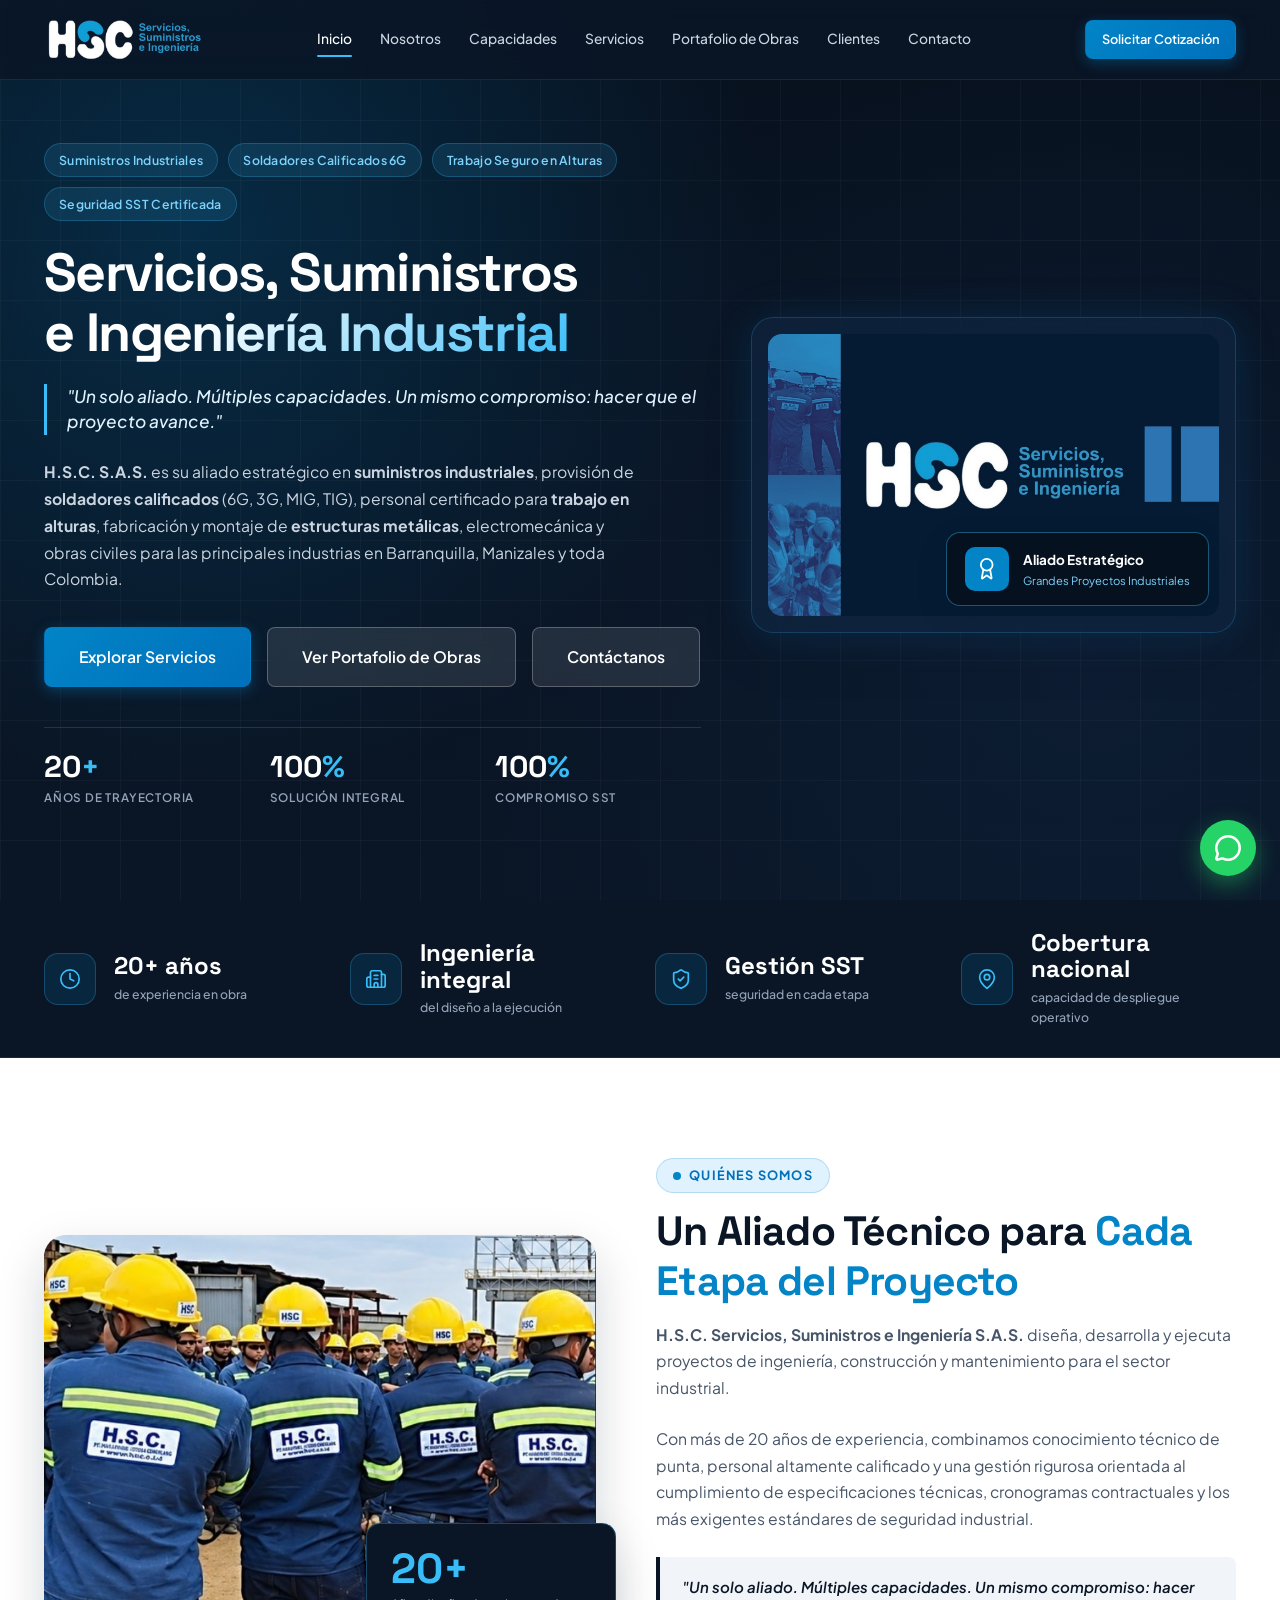
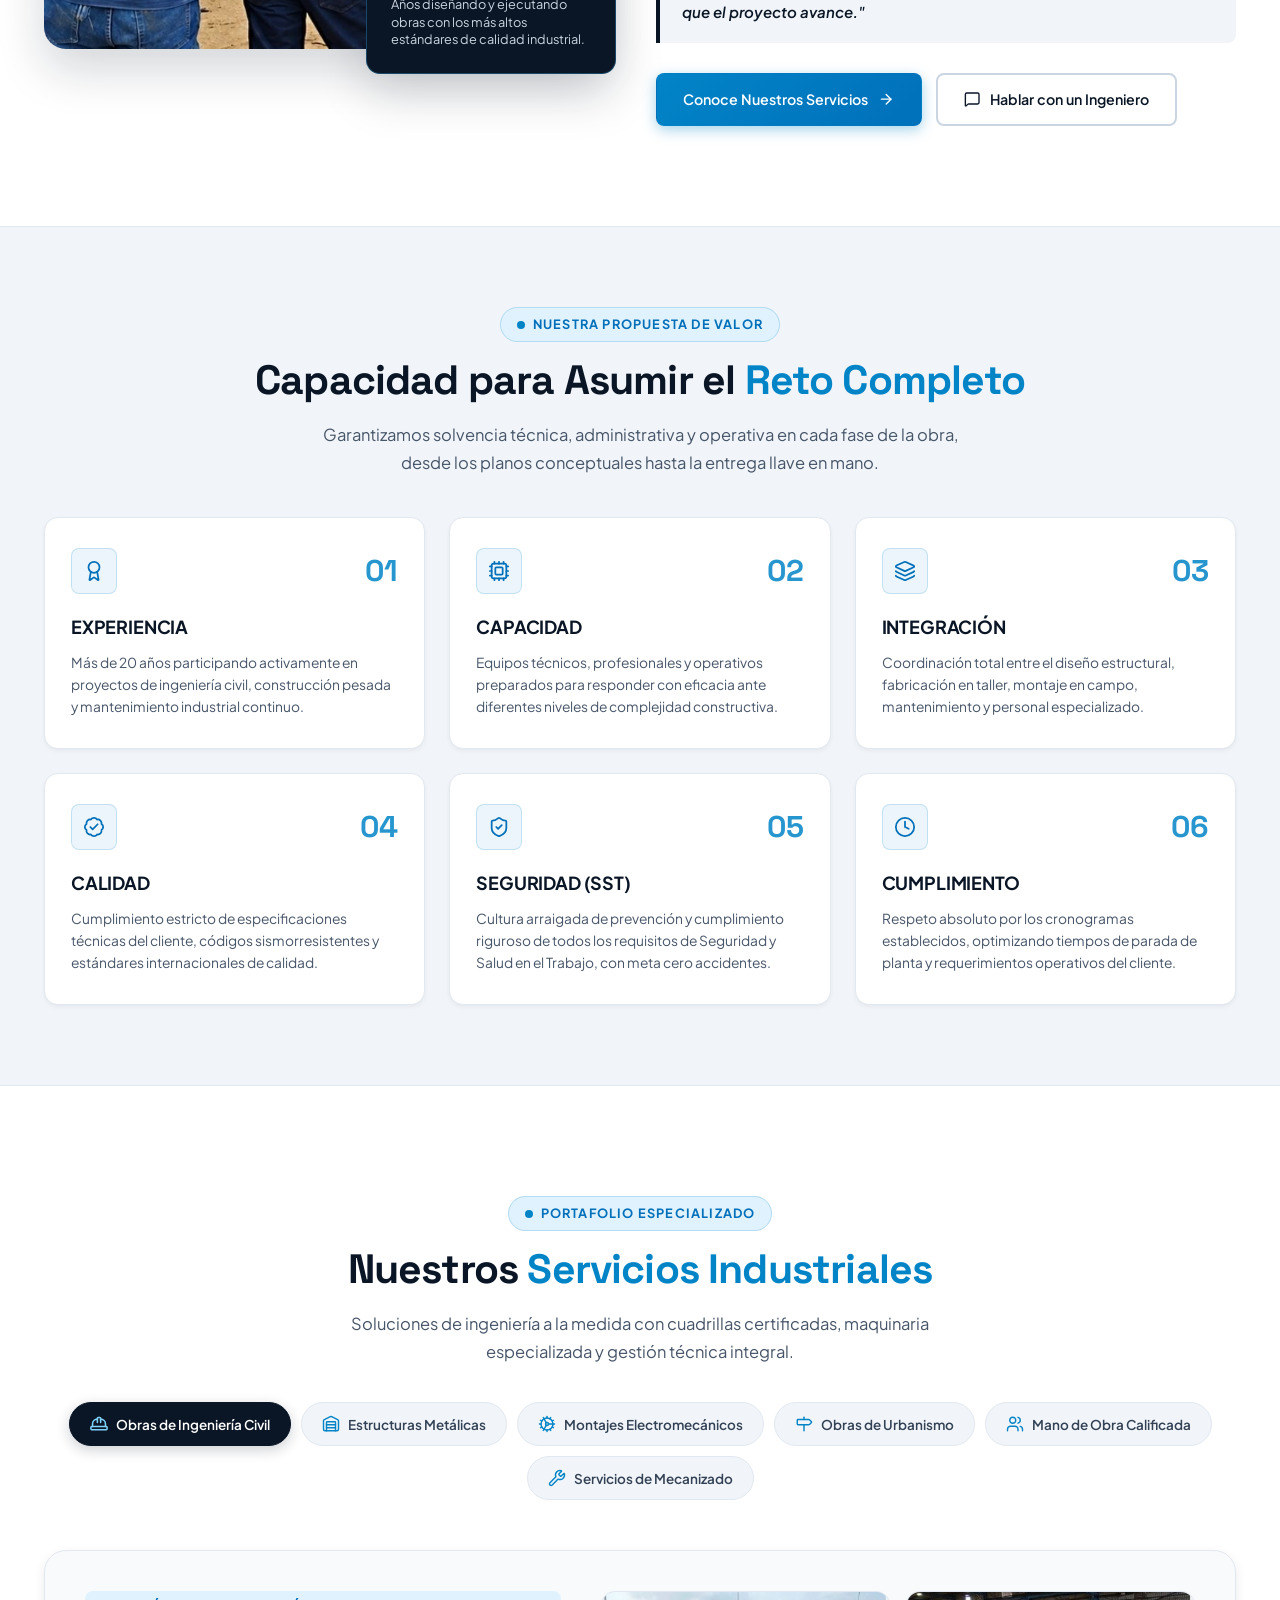
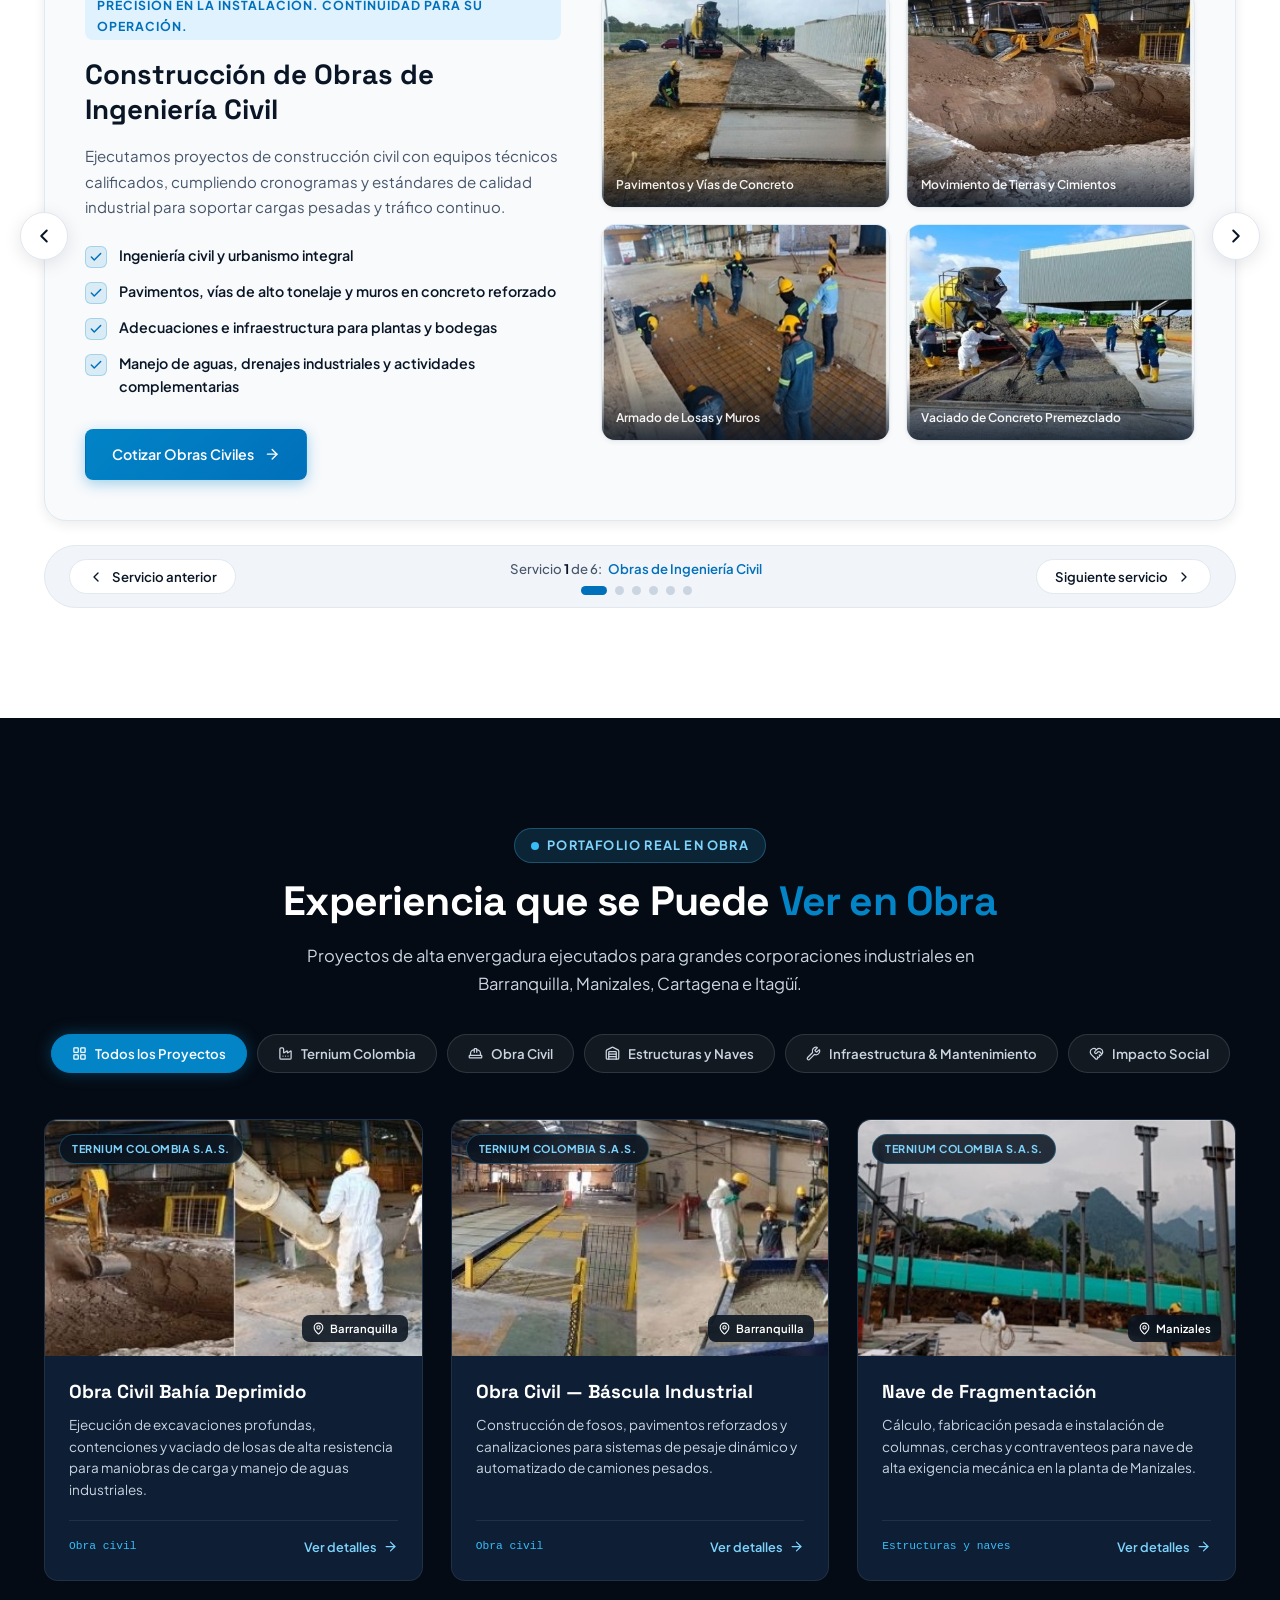
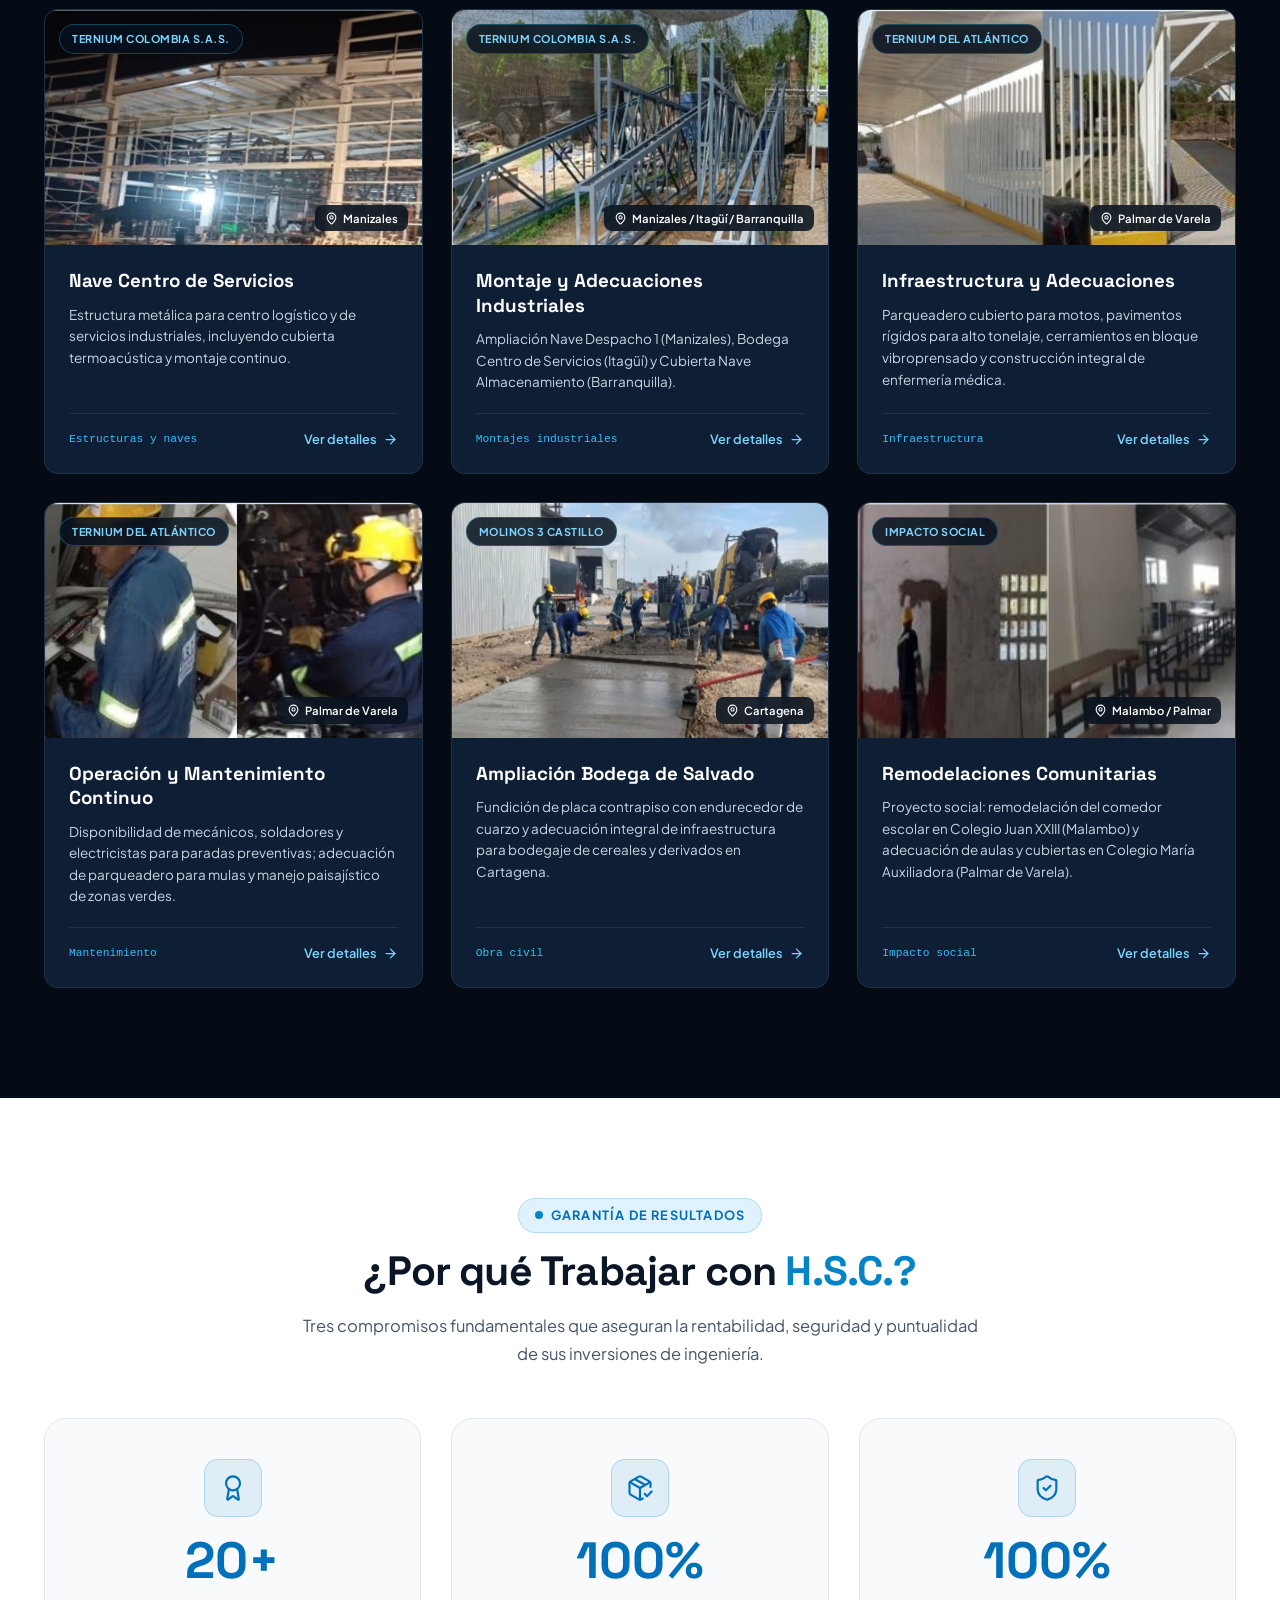
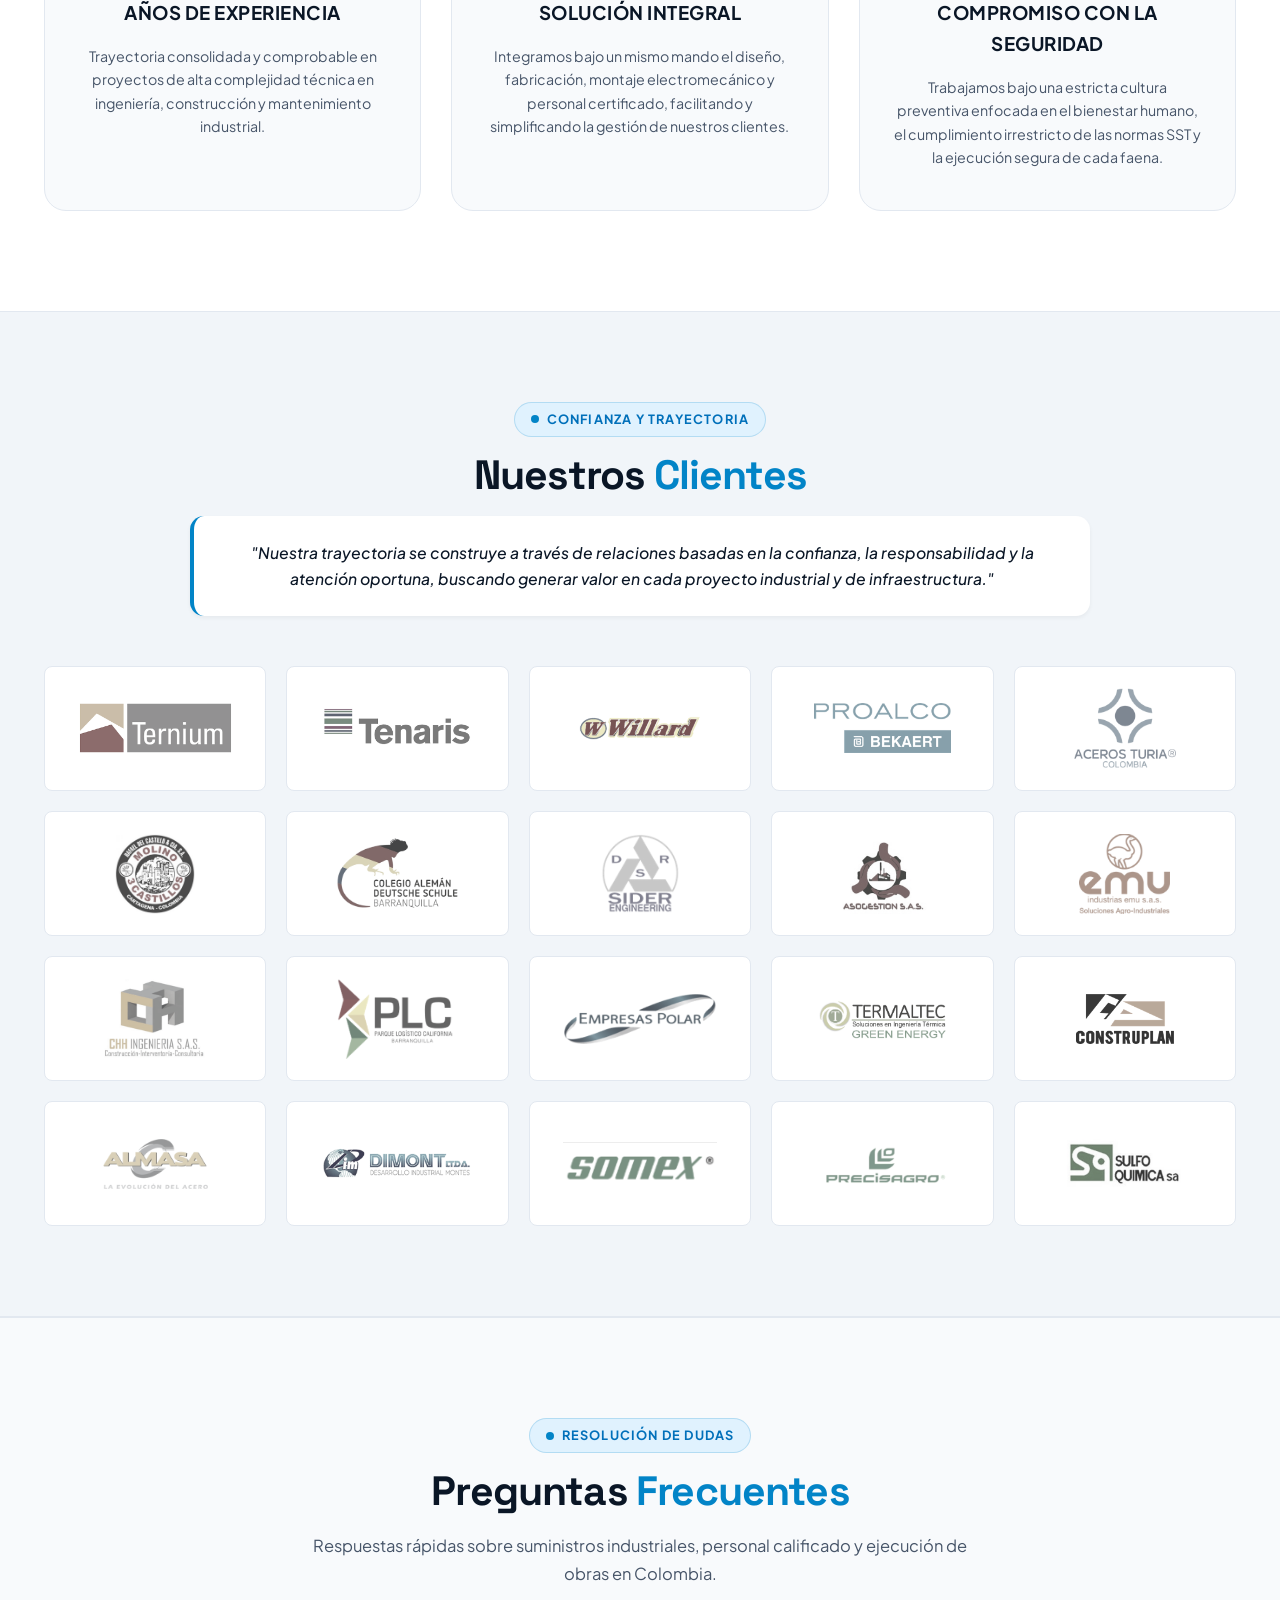
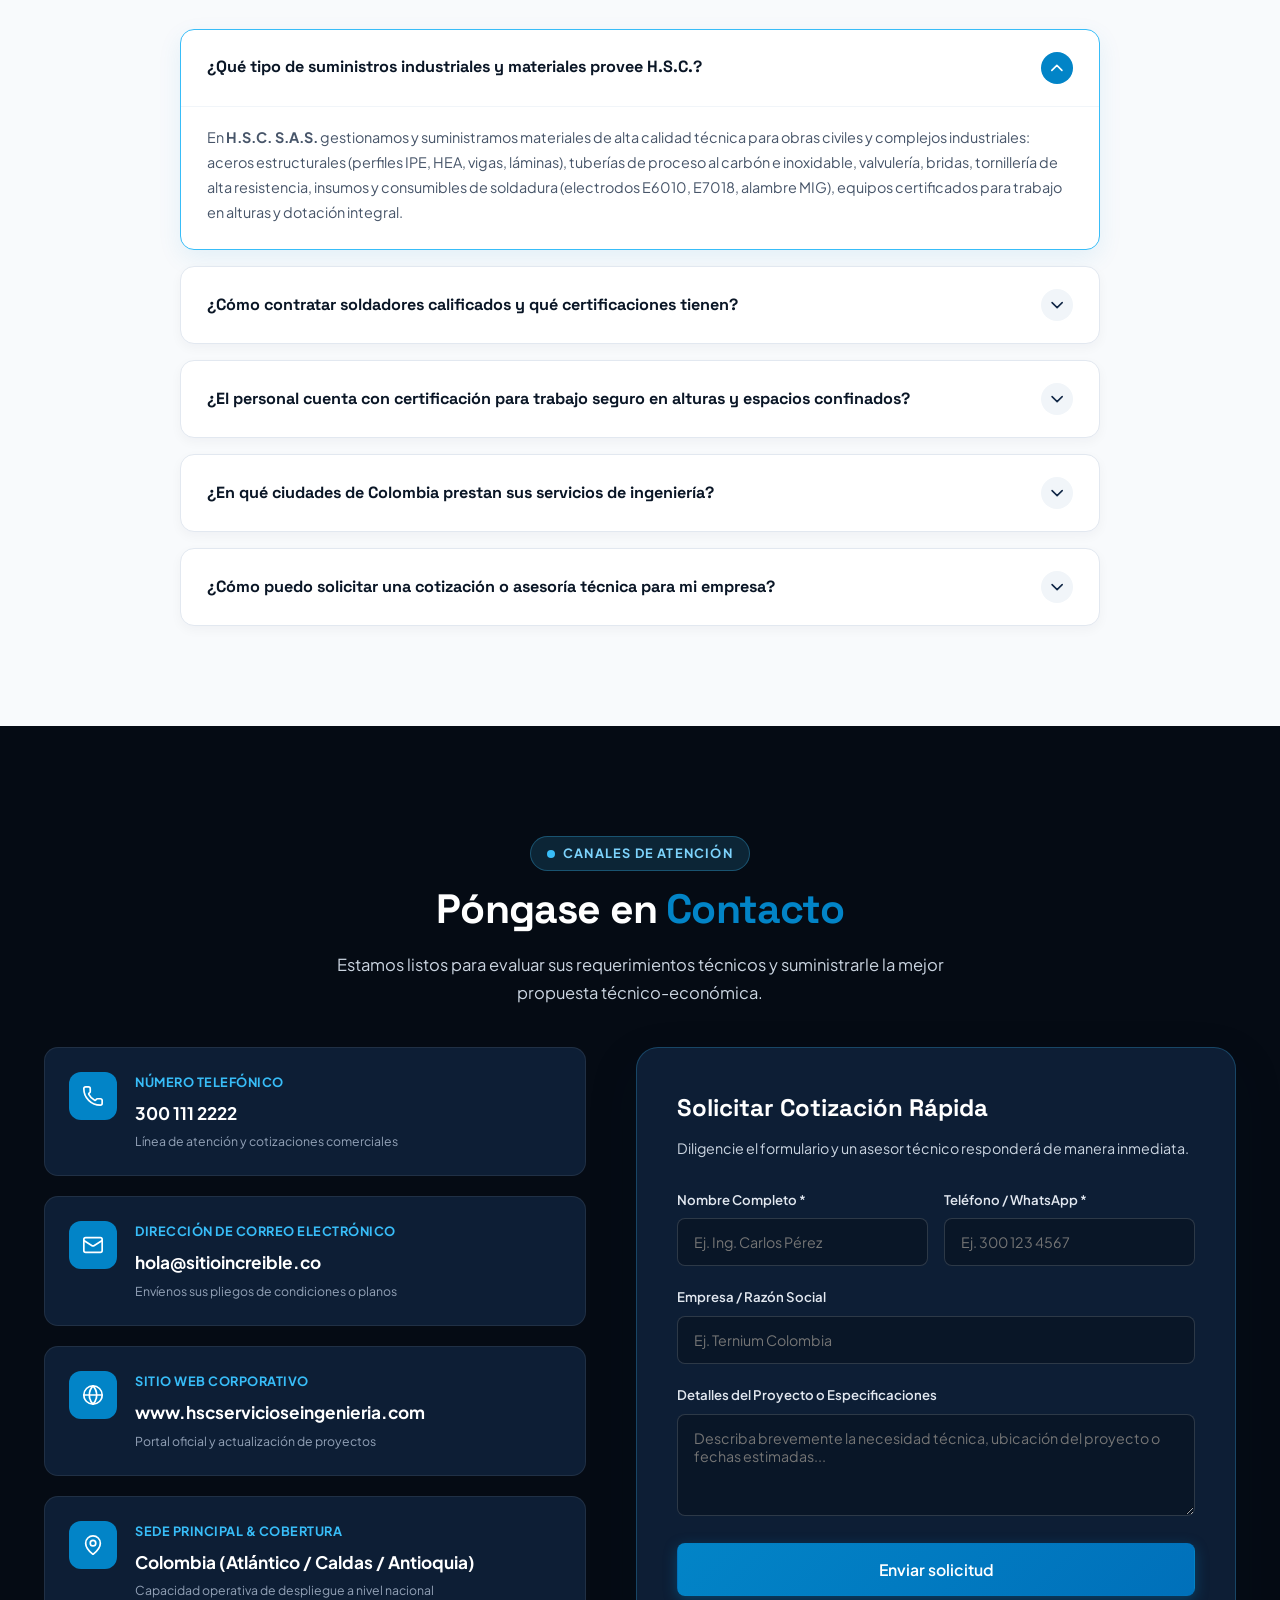
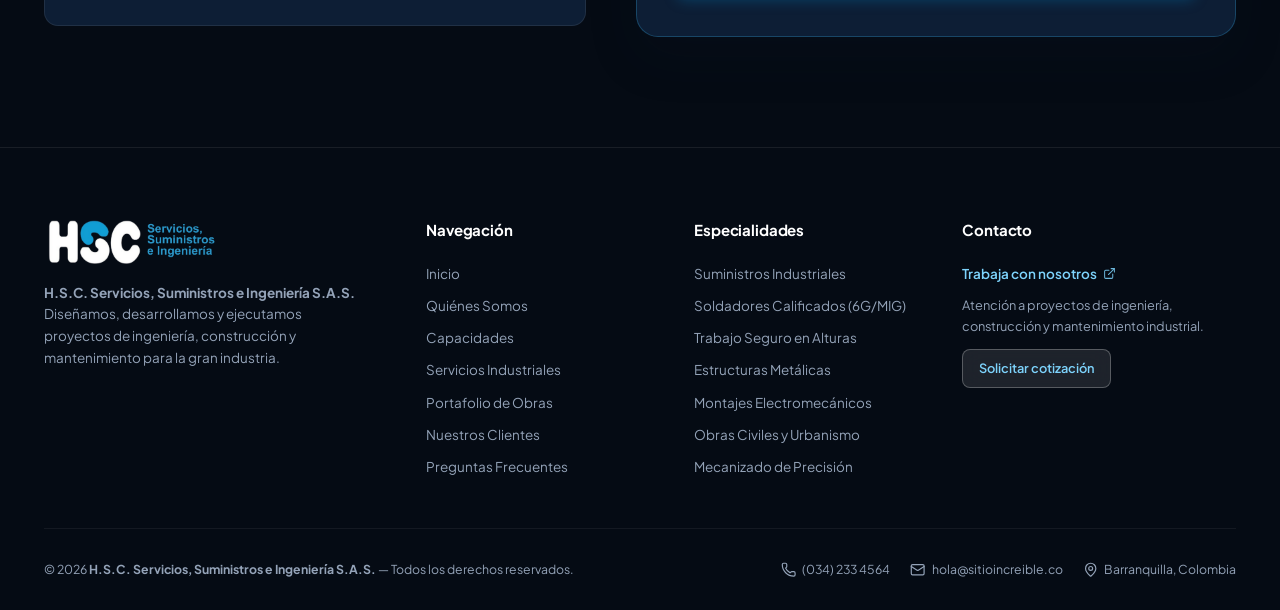
==== commit 57471cdb: "Haciendo que el sitio web de la empresa sea econtrado facilmente por los buscadores de google" ====
--- a/index.html
+++ b/index.html
@@ -3,18 +3,167 @@
   <head>
     <meta charset="UTF-8" />
     <meta name="viewport" content="width=device-width, initial-scale=1.0" />
-    <title>
-      H.S.C. Servicios, Suministros e Ingeniería S.A.S. | Portafolio Industrial
-      & Construcción
-    </title>
+    <title>HSC Servicios e Ingeniería | Suministros Industriales, Soldadores y Trabajo en Alturas</title>
     <meta
       name="description"
-      content="H.S.C. S.A.S. - Más de 20 años de experiencia en diseño, fabricación, montaje y mantenimiento para plantas industriales, obras civiles y estructuras metálicas."
+      content="H.S.C. S.A.S. - Especialistas en suministros industriales, soldadores calificados (6G/MIG/TIG), trabajo en alturas certificado SST, estructuras metálicas y montajes industriales en Barranquilla, Manizales y toda Colombia."
     />
     <meta
       name="keywords"
-      content="HSC, ingeniería civil, estructuras metálicas, montajes industriales, mantenimiento industrial, mano de obra calificada, mecanizado industrial, Barranquilla, Manizales, Cartagena"
+      content="suministros industriales, soldadores calificados, soldadores 6g, trabajo en altura, trabajo seguro en alturas, espacios confinados, montajes industriales, estructuras metalicas, obras civiles, mecanizado industrial, paradas de planta, Barranquilla, Manizales, Cartagena, Colombia, HSC servicios e ingenieria"
     />
+    <meta name="robots" content="index, follow, max-image-preview:large, max-snippet:-1, max-video-preview:-1" />
+    <link rel="canonical" href="https://hscservicioseingenieria.com/" />
+
+    <!-- Geolocalización y SEO Local -->
+    <meta name="geo.region" content="CO-ATL" />
+    <meta name="geo.placename" content="Barranquilla, Colombia" />
+    <meta name="geo.position" content="10.9685;-74.7813" />
+    <meta name="ICBM" content="10.9685, -74.7813" />
+
+    <!-- Open Graph / Redes Sociales y WhatsApp -->
+    <meta property="og:type" content="website" />
+    <meta property="og:locale" content="es_CO" />
+    <meta property="og:url" content="https://hscservicioseingenieria.com/" />
+    <meta property="og:site_name" content="H.S.C. Servicios, Suministros e Ingeniería S.A.S." />
+    <meta property="og:title" content="HSC Servicios e Ingeniería | Suministros, Soldadores y Trabajo en Alturas" />
+    <meta property="og:description" content="Suministros industriales, soldadores calificados 6G/MIG/TIG, personal certificado para trabajo en alturas y montajes electromecánicos en Colombia." />
+    <meta property="og:image" content="https://hscservicioseingenieria.com/assets/images/logo/hsc-logo-full-white.png" />
+
+    <!-- Twitter Card -->
+    <meta name="twitter:card" content="summary_large_image" />
+    <meta name="twitter:title" content="HSC Servicios e Ingeniería | Suministros y Soldadores Calificados" />
+    <meta name="twitter:description" content="Suministros industriales, soldadores calificados 6G/MIG/TIG, cuadrillas en alturas y montajes industriales en Colombia." />
+    <meta name="twitter:image" content="https://hscservicioseingenieria.com/assets/images/logo/hsc-logo-full-white.png" />
+
+    <!-- Datos Estructurados Schema.org (JSON-LD para Google) -->
+    <script type="application/ld+json">
+    {
+      "@context": "https://schema.org",
+      "@graph": [
+        {
+          "@type": ["LocalBusiness", "GeneralContractor", "ProfessionalService"],
+          "@id": "https://hscservicioseingenieria.com/#empresa",
+          "name": "H.S.C. Servicios, Suministros e Ingeniería S.A.S.",
+          "alternateName": ["HSC Ingeniería", "HSC Servicios y Suministros"],
+          "url": "https://hscservicioseingenieria.com/",
+          "logo": "https://hscservicioseingenieria.com/assets/images/logo/hsc-logo-full-white.png",
+          "image": "https://hscservicioseingenieria.com/assets/images/hero/hero-bg.jpg",
+          "description": "Empresa especializada en suministros industriales, mano de obra calificada (soldadores 6G, 3G, MIG, TIG), trabajo seguro en alturas certificado SST, fabricación y montaje de estructuras metálicas, mantenimiento industrial y obras civiles en Colombia.",
+          "telephone": "+57-300-111-2222",
+          "email": "contacto@hscservicioseingenieria.com",
+          "priceRange": "$$$",
+          "address": {
+            "@type": "PostalAddress",
+            "addressLocality": "Barranquilla",
+            "addressRegion": "Atlántico",
+            "addressCountry": "CO"
+          },
+          "areaServed": [
+            { "@type": "AdministrativeArea", "name": "Barranquilla" },
+            { "@type": "AdministrativeArea", "name": "Manizales" },
+            { "@type": "AdministrativeArea", "name": "Cartagena" },
+            { "@type": "AdministrativeArea", "name": "Atlántico" },
+            { "@type": "AdministrativeArea", "name": "Caldas" },
+            { "@type": "AdministrativeArea", "name": "Colombia" }
+          ],
+          "hasOfferCatalog": {
+            "@type": "OfferCatalog",
+            "name": "Catálogo de Suministros y Servicios Industriales",
+            "itemListElement": [
+              {
+                "@type": "Offer",
+                "itemOffered": {
+                  "@type": "Service",
+                  "name": "Suministros Industriales y Materiales de Construcción",
+                  "description": "Suministro de aceros, tubería de proceso, perfiles estructurales, valvulería, insumos de soldadura y equipos para plantas industriales."
+                }
+              },
+              {
+                "@type": "Offer",
+                "itemOffered": {
+                  "@type": "Service",
+                  "name": "Suministro de Soldadores Calificados (6G, 3G, MIG, TIG, SMAW)",
+                  "description": "Personal técnico homologado bajo códigos ASME y AWS para calderería, tuberías a presión y estructuras pesadas."
+                }
+              },
+              {
+                "@type": "Offer",
+                "itemOffered": {
+                  "@type": "Service",
+                  "name": "Trabajo Seguro en Alturas y Espacios Confinados",
+                  "description": "Cuadrillas certificadas con resolución ministerial SST, instalación de líneas de vida, andamiaje multidireccional y rescate industrial."
+                }
+              },
+              {
+                "@type": "Offer",
+                "itemOffered": {
+                  "@type": "Service",
+                  "name": "Fabricación y Montaje de Estructuras Metálicas",
+                  "description": "Diseño, fabricación y montaje de naves industriales, puentes, cerchas y cubiertas de gran luz."
+                }
+              },
+              {
+                "@type": "Offer",
+                "itemOffered": {
+                  "@type": "Service",
+                  "name": "Montajes Industriales Electromecánicos",
+                  "description": "Alineación de maquinaria, montaje de bombas, tendido de tuberías de proceso y paradas de planta."
+                }
+              },
+              {
+                "@type": "Offer",
+                "itemOffered": {
+                  "@type": "Service",
+                  "name": "Obras de Ingeniería Civil y Urbanismo",
+                  "description": "Movimiento de tierras, pavimentos rígidos, cimentaciones pesadas y cerramientos perimetrales."
+                }
+              }
+            ]
+          }
+        },
+        {
+          "@type": "FAQPage",
+          "@id": "https://hscservicioseingenieria.com/#faq",
+          "mainEntity": [
+            {
+              "@type": "Question",
+              "name": "¿Qué tipo de suministros industriales y materiales ofrece H.S.C.?",
+              "acceptedAnswer": {
+                "@type": "Answer",
+                "text": "Suministramos materiales certificados para obras e industria: aceros estructurales, perfiles, tubería al carbón e inoxidable, valvulería, tornillería de alta resistencia, insumos y electrodos de soldadura, equipos para trabajo en alturas y elementos de protección personal (EPP)."
+              }
+            },
+            {
+              "@type": "Question",
+              "name": "¿Cómo contratar soldadores calificados y certificados (6G / MIG / TIG)?",
+              "acceptedAnswer": {
+                "@type": "Answer",
+                "text": "Contamos con soldadores homologados bajo normas ASME Sección IX y AWS D1.1 para procesos SMAW, GMAW (MIG/MAG), GTAW (TIG) y FCAW en posiciones 3G, 4G y 6G para tuberías y recipientes de alta presión. Disponemos de disponibilidad inmediata para paradas de planta o proyectos continuos."
+              }
+            },
+            {
+              "@type": "Question",
+              "name": "¿El personal cuenta con certificación para trabajo seguro en alturas?",
+              "acceptedAnswer": {
+                "@type": "Answer",
+                "text": "Sí. Todo nuestro personal operativo y técnico asignado a labores en altura cuenta con curso avanzado y reentrenamiento vigente conforme a la normativa colombiana de Seguridad y Salud en el Trabajo (SST), coordinadores de alturas y protocolos de izaje y rescate seguro."
+              }
+            },
+            {
+              "@type": "Question",
+              "name": "¿En qué ciudades de Colombia prestan sus servicios?",
+              "acceptedAnswer": {
+                "@type": "Answer",
+                "text": "Operamos con cobertura a nivel nacional, con proyectos y cuadrillas activas en Barranquilla (Atlántico), Cartagena (Bolívar), Manizales (Caldas), Medellín y la región del Eje Cafetero y Caribe colombiano."
+              }
+            }
+          ]
+        }
+      ]
+    }
+    </script>
+
     <link
       rel="icon"
       type="image/png"
@@ -84,9 +233,10 @@
           <div class="hero-grid">
             <div class="hero-content">
               <div class="hero-badge-row">
-                <span class="hero-pill">Más de 20 Años de Experiencia</span>
+                <span class="hero-pill">Suministros Industriales</span>
+                <span class="hero-pill">Soldadores Calificados 6G</span>
+                <span class="hero-pill">Trabajo Seguro en Alturas</span>
                 <span class="hero-pill">Seguridad SST Certificada</span>
-                <span class="hero-pill">Cobertura Nacional</span>
               </div>
 
               <h1 class="hero-title">
@@ -100,10 +250,11 @@
               </div>
 
               <p class="hero-description">
-                <strong>H.S.C. S.A.S.</strong> diseña, desarrolla y ejecuta
-                proyectos integrales de ingeniería civil, fabricación y montaje
-                de estructuras metálicas, electromecánica y mantenimiento
-                especializado para las principales industrias del país.
+                <strong>H.S.C. S.A.S.</strong> es su aliado estratégico en
+                <strong>suministros industriales</strong>, provisión de
+                <strong>soldadores calificados</strong> (6G, 3G, MIG, TIG), personal certificado para
+                <strong>trabajo en alturas</strong>, fabricación y montaje de
+                <strong>estructuras metálicas</strong>, electromecánica y obras civiles para las principales industrias en Barranquilla, Manizales y toda Colombia.
               </p>
 
               <div class="hero-cta-group">
@@ -722,6 +873,18 @@
                       existentes</span
                     >
                   </div>
+                  <div class="service-feature-item">
+                    <div class="feature-check-icon"><i data-lucide="check"></i></div>
+                    <span
+                      >Montaje seguro en alturas con cuadrillas certificadas, manlift y líneas de vida</span
+                    >
+                  </div>
+                  <div class="service-feature-item">
+                    <div class="feature-check-icon"><i data-lucide="check"></i></div>
+                    <span
+                      >Soldadura estructural calificada y homologada bajo código AWS D1.1</span
+                    >
+                  </div>
                 </div>
 
                 <a href="#contacto" class="btn btn-primary"
@@ -1168,10 +1331,12 @@
                 >
                 <h3>Suministro de Mano de Obra Calificada y Certificada</h3>
                 <p>
-                  Disponemos de personal técnico, profesional y operativo
+                  Disponemos de cuadrillas de personal técnico, profesional y operativo
                   certificado para atender proyectos de construcción,
-                  mantenimiento y paradas de planta en los diferentes sectores
-                  industriales.
+                  mantenimiento y paradas de planta en todo el territorio nacional. Contamos con 
+                  <strong>soldadores calificados</strong> en procesos de alta exigencia, técnicos con
+                  curso avanzado y reentrenamiento vigente en <strong>trabajo seguro en alturas</strong>
+                  (conforme a normativas SST de Colombia) y protocolos para espacios confinados.
                 </p>
 
                 <h4
@@ -1182,15 +1347,17 @@
                     margin-bottom: 10px;
                   "
                 >
-                  Perfiles Disponibles:
+                  Perfiles y Especialidades Certificadas:
                 </h4>
                 <div class="personnel-roles-grid">
-                  <div class="role-badge-card"><i data-lucide="wrench"></i> <span>Mecánicos</span></div>
-                  <div class="role-badge-card"><i data-lucide="flame"></i> <span>Soldadores (6G / MIG)</span></div>
-                  <div class="role-badge-card"><i data-lucide="zap"></i> <span>Personal Eléctrico</span></div>
-                  <div class="role-badge-card"><i data-lucide="gauge"></i> <span>Instrumentistas</span></div>
-                  <div class="role-badge-card"><i data-lucide="shield-check"></i> <span>Inspectores SST</span></div>
-                  <div class="role-badge-card"><i data-lucide="hard-hat"></i> <span>Personal Operativo</span></div>
+                  <div class="role-badge-card"><i data-lucide="flame"></i> <span>Soldadores Calificados (6G / MIG / TIG / SMAW)</span></div>
+                  <div class="role-badge-card"><i data-lucide="shield-check"></i> <span>Trabajo Seguro en Alturas (Certificación SST)</span></div>
+                  <div class="role-badge-card"><i data-lucide="wrench"></i> <span>Mecánicos Industriales y Alineadores</span></div>
+                  <div class="role-badge-card"><i data-lucide="layers"></i> <span>Tuberos y Armadores de Estructuras</span></div>
+                  <div class="role-badge-card"><i data-lucide="zap"></i> <span>Electricistas de Planta e Instrumentistas</span></div>
+                  <div class="role-badge-card"><i data-lucide="user-check"></i> <span>Operarios para Espacios Confinados</span></div>
+                  <div class="role-badge-card"><i data-lucide="hard-hat"></i> <span>Supervisores y Coordinadores SST</span></div>
+                  <div class="role-badge-card"><i data-lucide="users"></i> <span>Cuadrillas para Paradas de Planta</span></div>
                 </div>
 
                 <a href="#contacto" class="btn btn-primary"
@@ -2228,6 +2395,93 @@
       </section>
 
       <!-- =====================================================================
+         SECCIÓN: PREGUNTAS FRECUENTES (FAQ & OPTIMIZACIÓN SEO GOOGLE)
+         ===================================================================== -->
+      <section class="faq-section" id="faq">
+        <div class="container">
+          <div class="text-center">
+            <div class="section-tag">
+              <span class="section-tag-dot"></span>
+              Resolución de Dudas
+            </div>
+            <h2 class="section-title">
+              Preguntas <span>Frecuentes</span>
+            </h2>
+            <p class="section-subtitle">
+              Respuestas rápidas sobre suministros industriales, personal calificado y ejecución de obras en Colombia.
+            </p>
+          </div>
+
+          <div class="faq-grid">
+            <!-- FAQ 1: Suministros Industriales -->
+            <details class="faq-card" open>
+              <summary class="faq-summary">
+                <span>¿Qué tipo de suministros industriales y materiales provee H.S.C.?</span>
+                <span class="faq-icon-toggle"><i data-lucide="chevron-down"></i></span>
+              </summary>
+              <div class="faq-body">
+                <p>
+                  En <strong>H.S.C. S.A.S.</strong> gestionamos y suministramos materiales de alta calidad técnica para obras civiles y complejos industriales: aceros estructurales (perfiles IPE, HEA, vigas, láminas), tuberías de proceso al carbón e inoxidable, valvulería, bridas, tornillería de alta resistencia, insumos y consumibles de soldadura (electrodos E6010, E7018, alambre MIG), equipos certificados para trabajo en alturas y dotación integral.
+                </p>
+              </div>
+            </details>
+
+            <!-- FAQ 2: Soldadores Calificados -->
+            <details class="faq-card">
+              <summary class="faq-summary">
+                <span>¿Cómo contratar soldadores calificados y qué certificaciones tienen?</span>
+                <span class="faq-icon-toggle"><i data-lucide="chevron-down"></i></span>
+              </summary>
+              <div class="faq-body">
+                <p>
+                  Suministramos cuadrillas de <strong>soldadores calificados y homologados</strong> bajo normativas internacionales <strong>ASME Sección IX</strong> y <strong>AWS D1.1</strong>. Cubrimos procesos SMAW (electrodo revestido), GMAW (MIG/MAG), GTAW (TIG) y FCAW en posiciones 3G, 4G y 6G para tuberías a presión, calderería y estructuras pesadas. Disponemos de disponibilidad inmediata para paradas de planta programadas y contratos continuos.
+                </p>
+              </div>
+            </details>
+
+            <!-- FAQ 3: Trabajo Seguro en Alturas -->
+            <details class="faq-card">
+              <summary class="faq-summary">
+                <span>¿El personal cuenta con certificación para trabajo seguro en alturas y espacios confinados?</span>
+                <span class="faq-icon-toggle"><i data-lucide="chevron-down"></i></span>
+              </summary>
+              <div class="faq-body">
+                <p>
+                  Sí. Nuestro personal asignado a labores en elevación cuenta con certificación vigente en <strong>Trabajo Seguro en Alturas</strong> bajo la resolución del Ministerio del Trabajo de Colombia. Disponemos de coordinadores de alturas certificados, inspectores SST/HSEQ dedicados, equipos de protección contra caídas inspeccionados (arneses, líneas de vida fijas y portátiles) y protocolos estrictos para rescate y espacios confinados.
+                </p>
+              </div>
+            </details>
+
+            <!-- FAQ 4: Cobertura Geográfica -->
+            <details class="faq-card">
+              <summary class="faq-summary">
+                <span>¿En qué ciudades de Colombia prestan sus servicios de ingeniería?</span>
+                <span class="faq-icon-toggle"><i data-lucide="chevron-down"></i></span>
+              </summary>
+              <div class="faq-body">
+                <p>
+                  Prestamos servicios con cobertura nacional en Colombia. Contamos con amplia trayectoria operativa y proyectos ejecutados en <strong>Barranquilla</strong> (Atlántico), <strong>Cartagena</strong> (Bolívar), <strong>Manizales</strong> (Caldas), <strong>Medellín</strong> (Antioquia), el Eje Cafetero y la Costa Caribe, con capacidad de movilización logística inmediata a cualquier punto del territorio nacional.
+                </p>
+              </div>
+            </details>
+
+            <!-- FAQ 5: Cotizaciones y Solicitudes -->
+            <details class="faq-card">
+              <summary class="faq-summary">
+                <span>¿Cómo puedo solicitar una cotización o asesoría técnica para mi empresa?</span>
+                <span class="faq-icon-toggle"><i data-lucide="chevron-down"></i></span>
+              </summary>
+              <div class="faq-body">
+                <p>
+                  Puede contactarnos directamente a través del formulario de contacto en esta página web, vía WhatsApp o llamada telefónica a nuestra línea comercial, o remitiendo sus requerimientos y planos a nuestro correo oficial. Nuestro equipo de ingenieros responderá con una propuesta técnico-económica a la medida en tiempo récord.
+                </p>
+              </div>
+            </details>
+          </div>
+        </div>
+      </section>
+
+      <!-- =====================================================================
          SECCIÓN: CONTÁCTANOS (Página 20 del brochure)
          ===================================================================== -->
       <section class="contact-section" id="contacto">
@@ -2313,18 +2567,6 @@
                     />
                   </div>
                   <div class="form-group">
-                    <label for="contact-company">Empresa / Razón Social</label>
-                    <input
-                      type="text"
-                      id="contact-company"
-                      class="form-control"
-                      placeholder="Ej. Ternium Colombia"
-                    />
-                  </div>
-                </div>
-
-                <div class="form-row">
-                  <div class="form-group">
                     <label for="contact-phone">Teléfono / WhatsApp *</label>
                     <input
                       type="tel"
@@ -2334,37 +2576,16 @@
                       required
                     />
                   </div>
-                  <div class="form-group">
-                    <label for="contact-service">Servicio Requerido *</label>
-                    <select id="contact-service" class="form-control" required>
-                      <option value="" disabled selected>
-                        Seleccione un servicio...
-                      </option>
-                      <option value="Construcción de Obras Civiles">
-                        Construcción de Obras Civiles
-                      </option>
-                      <option
-                        value="Fabricación y Montaje de Estructuras Metálicas"
-                      >
-                        Estructuras Metálicas y Cubiertas
-                      </option>
-                      <option value="Montajes Industriales Electromecánicos">
-                        Montajes Electromecánicos
-                      </option>
-                      <option value="Ejecución de Obras de Urbanismo">
-                        Obras de Urbanismo
-                      </option>
-                      <option value="Suministro de Mano de Obra Calificada">
-                        Mano de Obra Calificada / Paradas de Planta
-                      </option>
-                      <option value="Servicios de Mecanizado Industrial">
-                        Servicios de Mecanizado
-                      </option>
-                      <option value="Cotización Integral de Proyecto">
-                        Cotización Integral
-                      </option>
-                    </select>
-                  </div>
+                </div>
+
+                <div class="form-group">
+                  <label for="contact-company">Empresa / Razón Social</label>
+                  <input
+                    type="text"
+                    id="contact-company"
+                    class="form-control"
+                    placeholder="Ej. Ternium Colombia"
+                  />
                 </div>
 
                 <div class="form-group">
@@ -2422,17 +2643,19 @@
               <a href="#servicios">Servicios Industriales</a>
               <a href="#proyectos">Portafolio de Obras</a>
               <a href="#clientes">Nuestros Clientes</a>
+              <a href="#faq">Preguntas Frecuentes</a>
             </div>
           </div>
 
           <div class="footer-col">
             <h4>Especialidades</h4>
             <div class="footer-links-list">
-              <a href="#servicios">Obras Civiles</a>
+              <a href="#servicios">Suministros Industriales</a>
+              <a href="#servicios">Soldadores Calificados (6G/MIG)</a>
+              <a href="#servicios">Trabajo Seguro en Alturas</a>
               <a href="#servicios">Estructuras Metálicas</a>
               <a href="#servicios">Montajes Electromecánicos</a>
-              <a href="#servicios">Urbanismo Industrial</a>
-              <a href="#servicios">Personal Certificado</a>
+              <a href="#servicios">Obras Civiles y Urbanismo</a>
               <a href="#servicios">Mecanizado de Precisión</a>
             </div>
           </div>
--- a/css/style.css
+++ b/css/style.css
@@ -2672,4 +2672,95 @@
   }
 }
 
-
+/* ==========================================================================
+   Section: FAQ / Preguntas Frecuentes (SEO & Experiencia de Usuario)
+   ========================================================================== */
+.faq-section {
+  padding: 100px 0;
+  background: var(--slate-50);
+  border-top: 1px solid var(--slate-200);
+}
+
+.faq-grid {
+  display: grid;
+  grid-template-columns: 1fr;
+  gap: 16px;
+  max-width: 920px;
+  margin: 40px auto 0;
+}
+
+.faq-card {
+  background: var(--white);
+  border: 1px solid var(--slate-200);
+  border-radius: var(--radius-md);
+  box-shadow: 0 4px 12px rgba(15, 23, 42, 0.04);
+  overflow: hidden;
+  transition: all var(--transition-fast);
+}
+
+.faq-card[open] {
+  border-color: var(--blue-400);
+  box-shadow: 0 8px 24px rgba(2, 132, 199, 0.09);
+}
+
+.faq-summary {
+  display: flex;
+  align-items: center;
+  justify-content: space-between;
+  padding: 22px 26px;
+  cursor: pointer;
+  font-family: var(--font-display);
+  font-size: 1.08rem;
+  font-weight: 700;
+  color: var(--navy-900);
+  list-style: none;
+  user-select: none;
+  transition: color var(--transition-fast);
+}
+
+.faq-summary::-webkit-details-marker {
+  display: none;
+}
+
+.faq-summary:hover {
+  color: var(--blue-600);
+}
+
+.faq-icon-toggle {
+  display: inline-flex;
+  align-items: center;
+  justify-content: center;
+  width: 32px;
+  height: 32px;
+  border-radius: 50%;
+  background: var(--slate-100);
+  color: var(--navy-800);
+  transition: transform 0.3s ease, background-color 0.3s ease;
+  flex-shrink: 0;
+  margin-left: 16px;
+}
+
+.faq-card[open] .faq-icon-toggle {
+  transform: rotate(180deg);
+  background: var(--blue-500);
+  color: var(--white);
+}
+
+.faq-body {
+  padding: 0 26px 24px;
+  font-size: 0.96rem;
+  line-height: 1.75;
+  color: var(--slate-600);
+  border-top: 1px solid var(--slate-100);
+  padding-top: 18px;
+}
+
+.faq-body p {
+  margin-bottom: 12px;
+}
+
+.faq-body p:last-child {
+  margin-bottom: 0;
+}
+
+
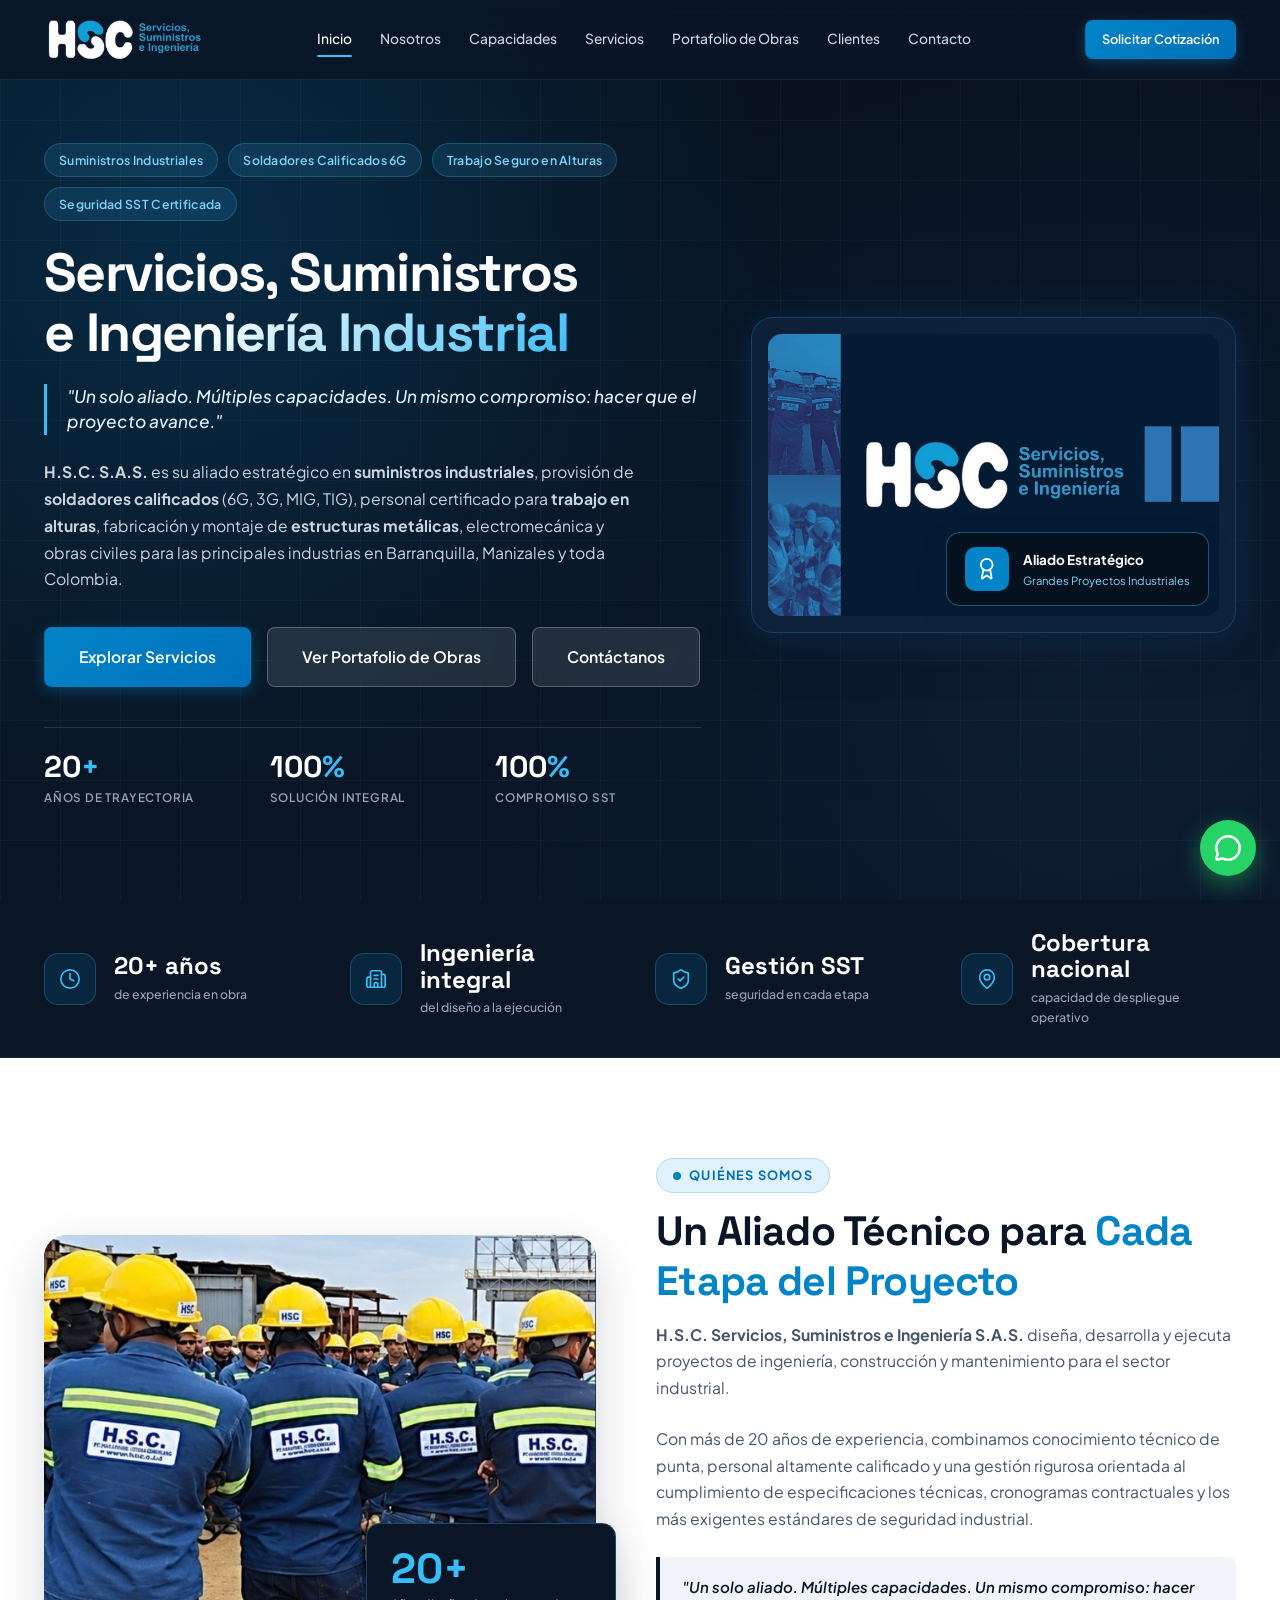
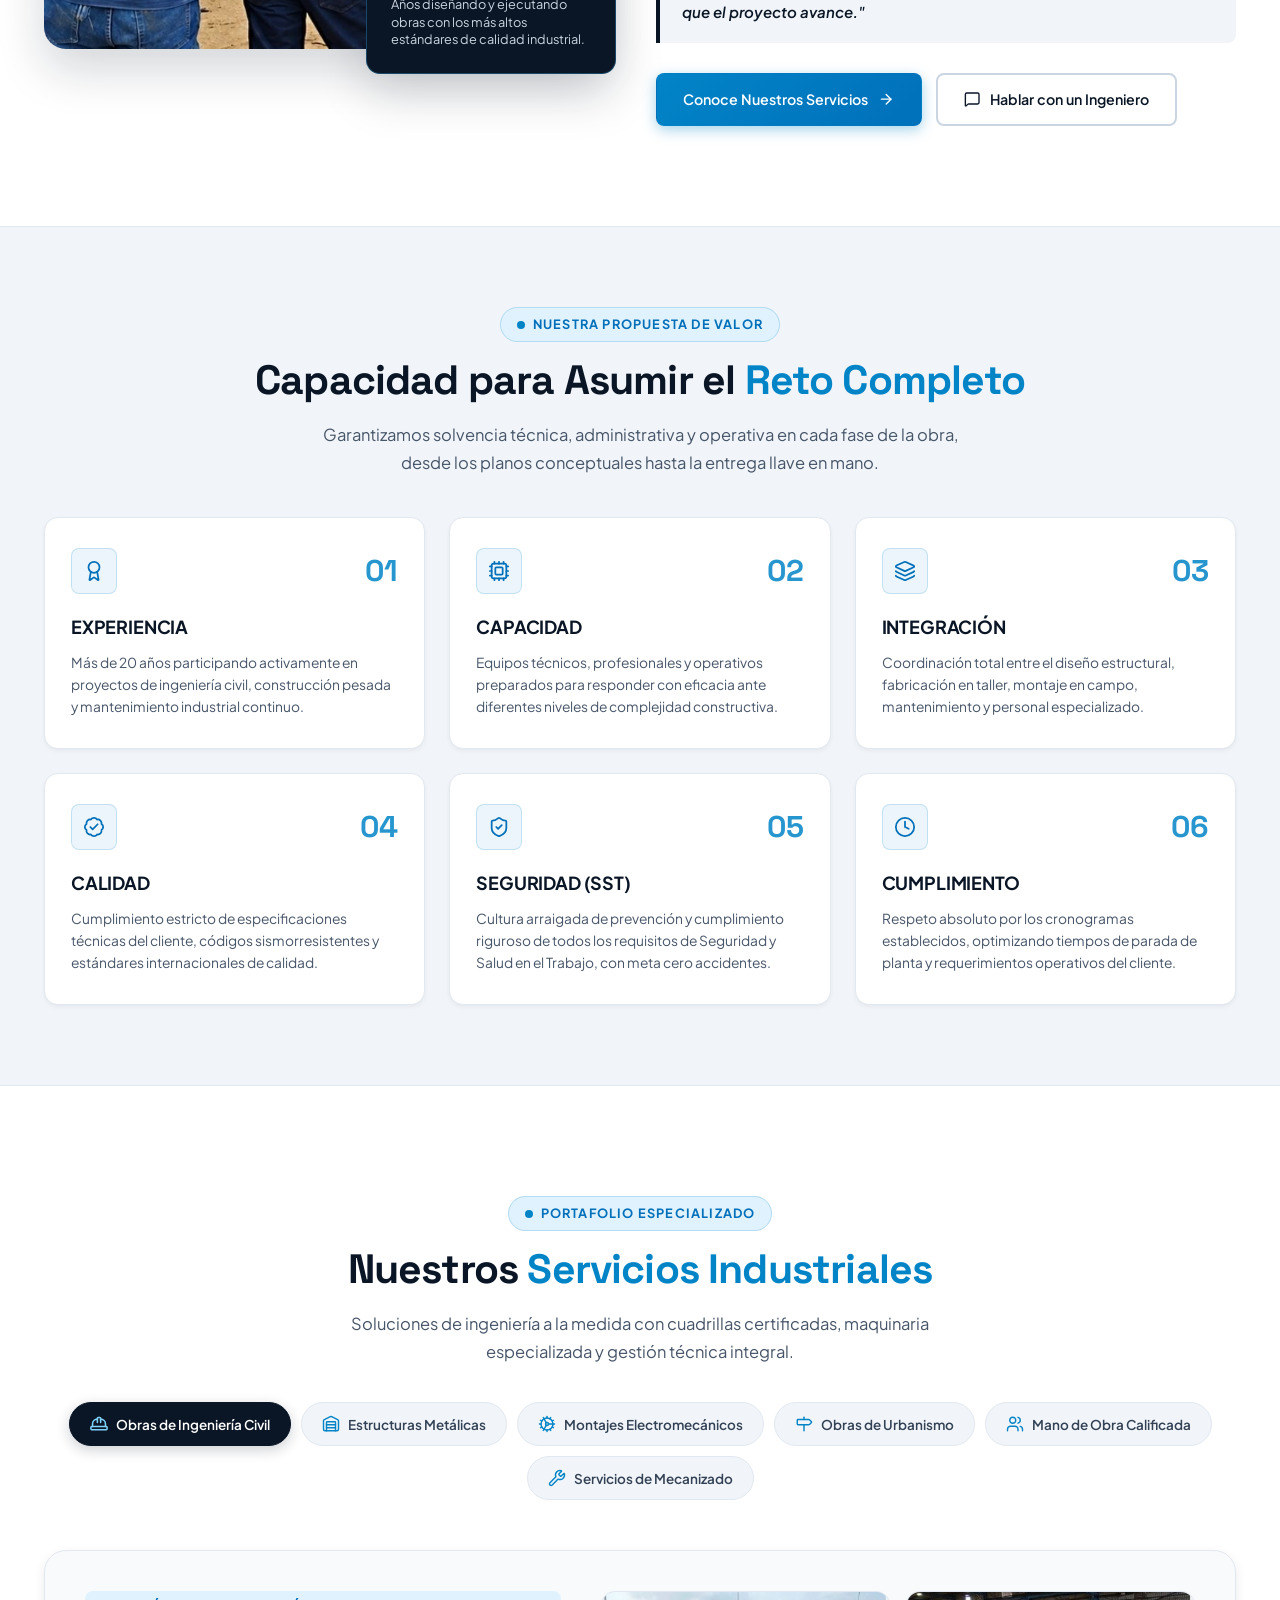
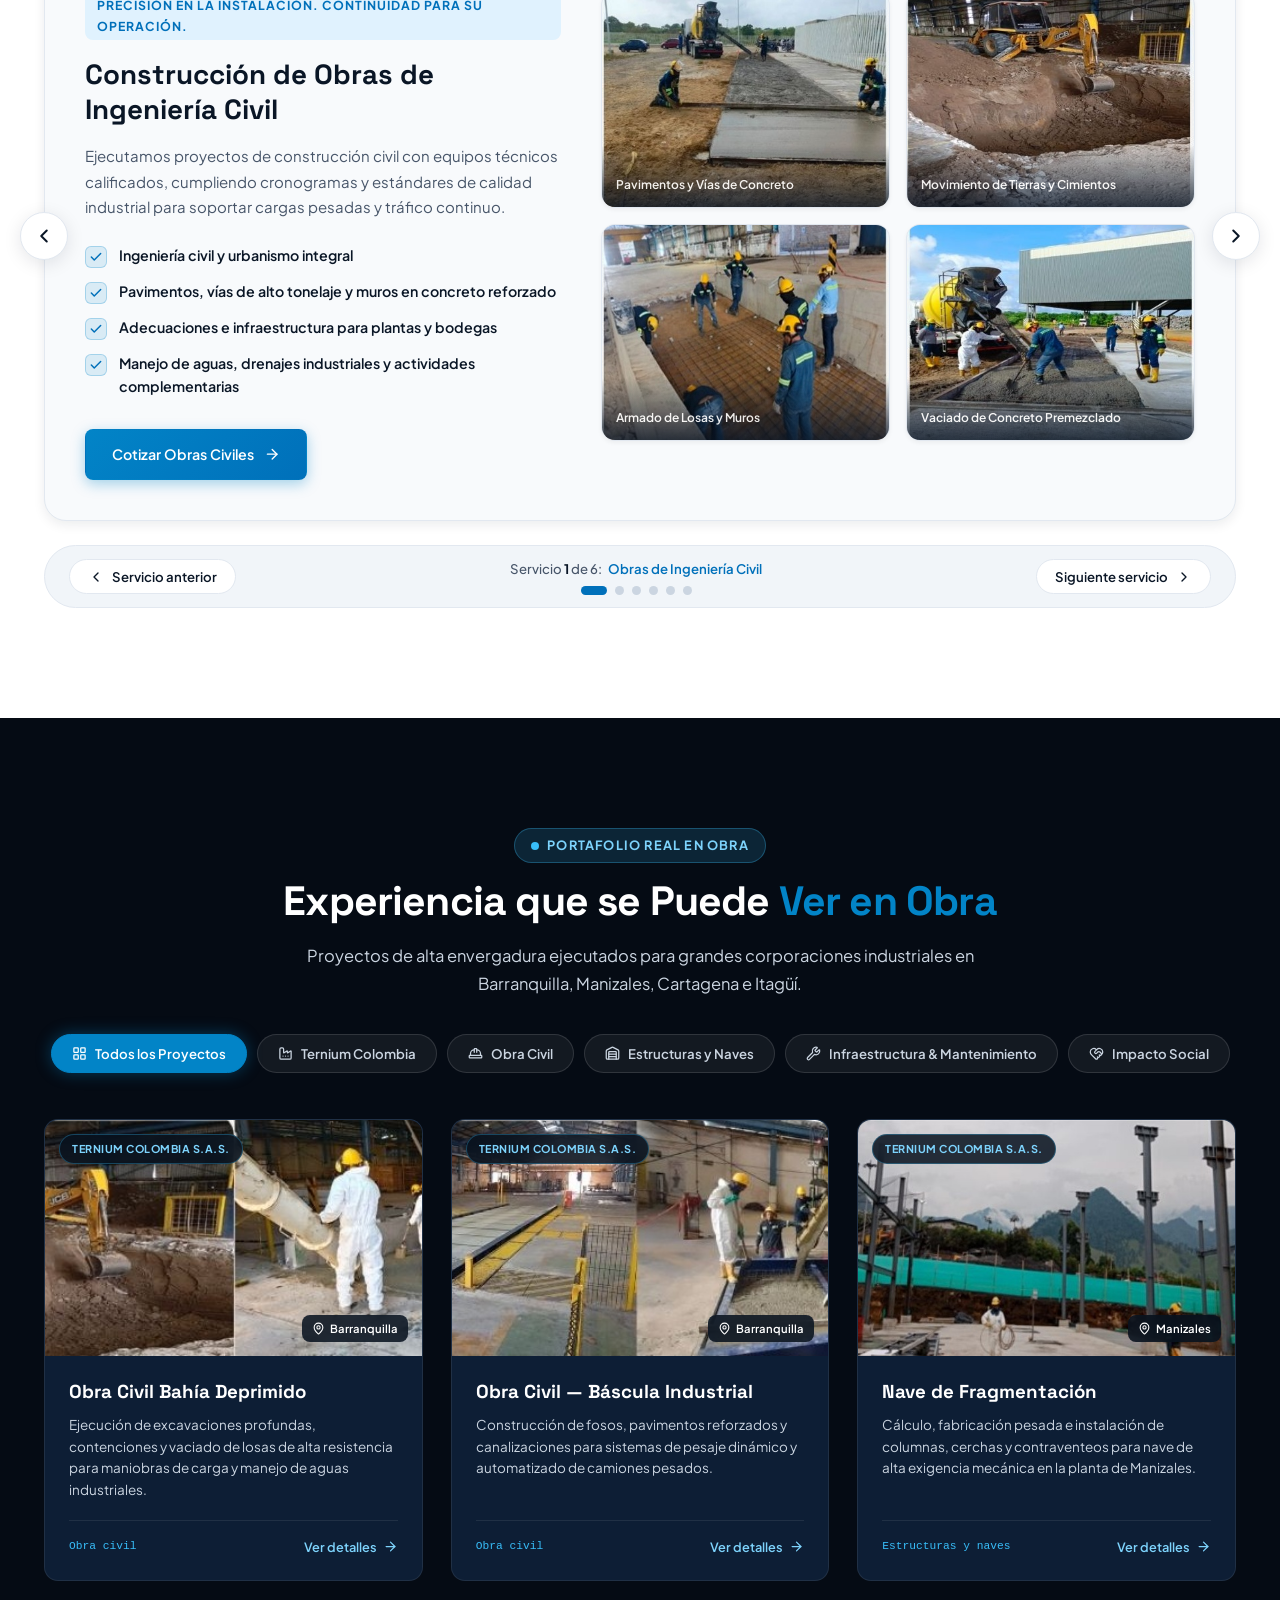
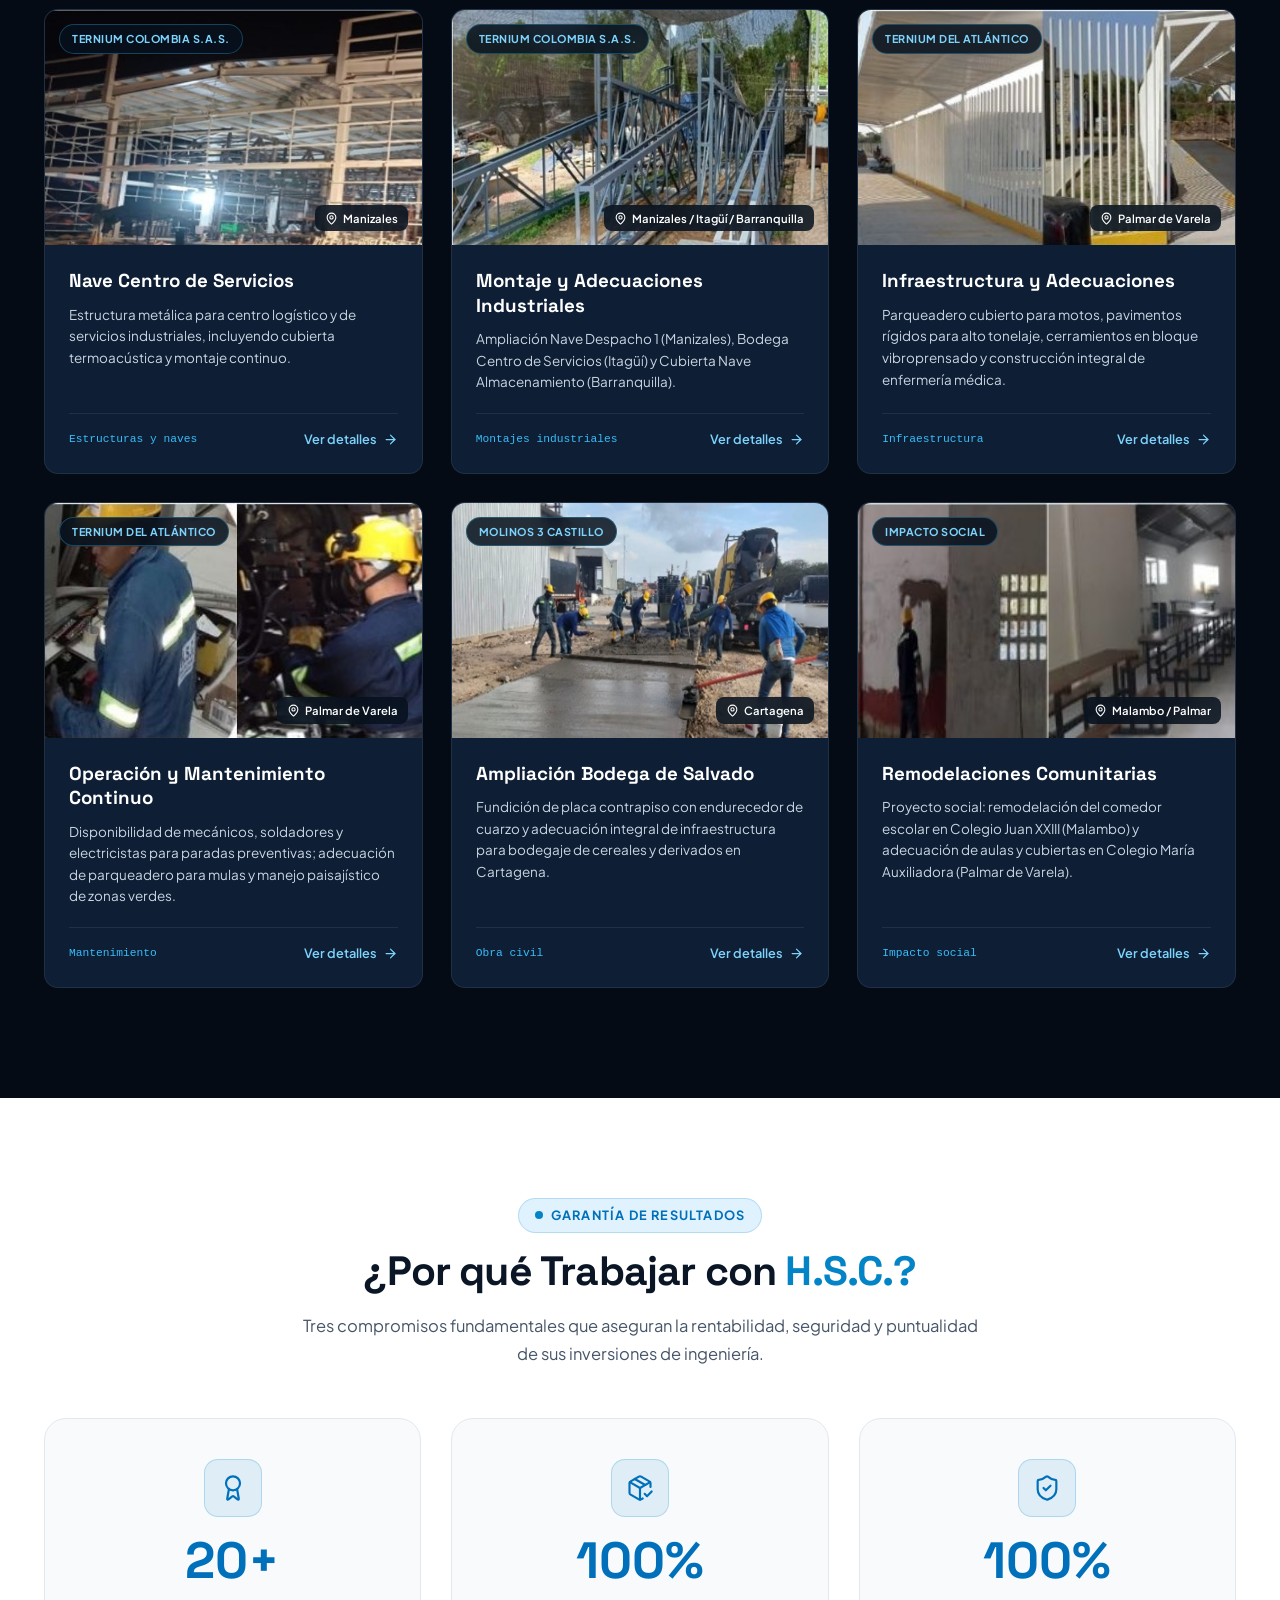
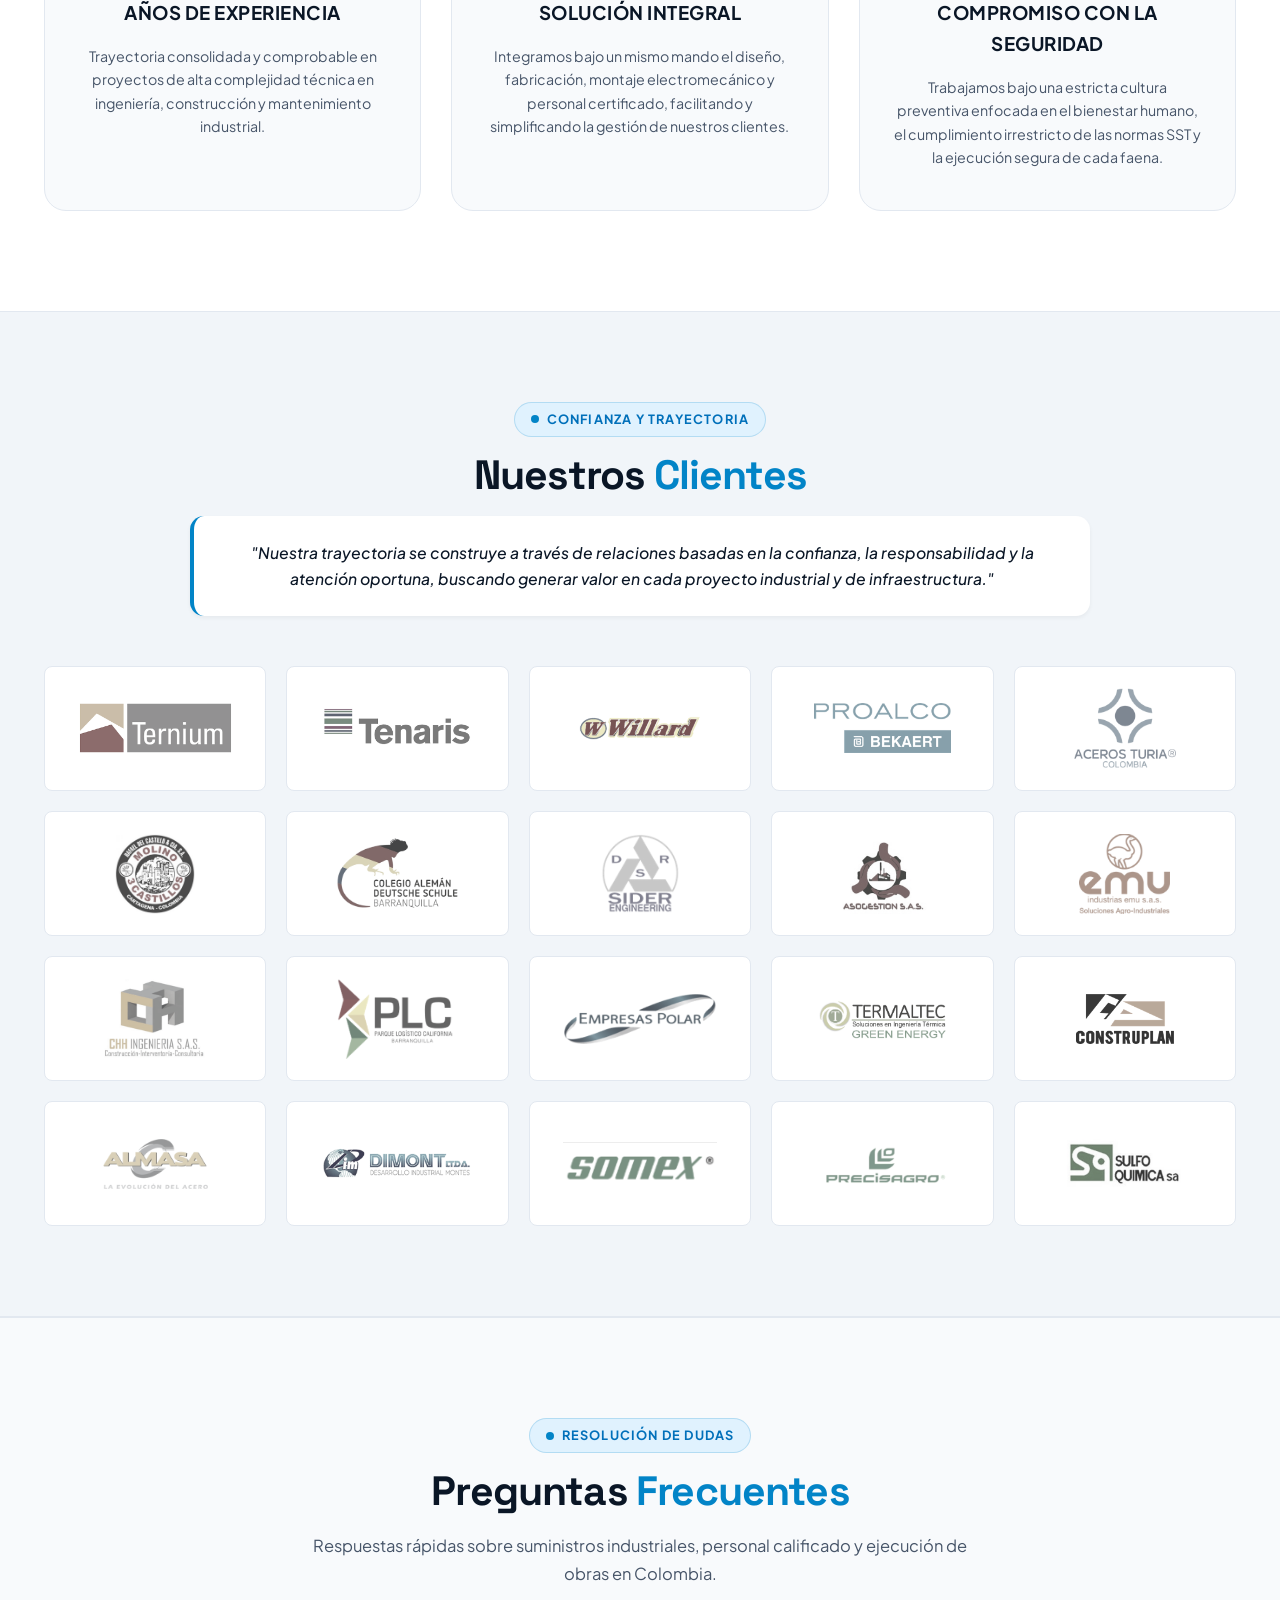
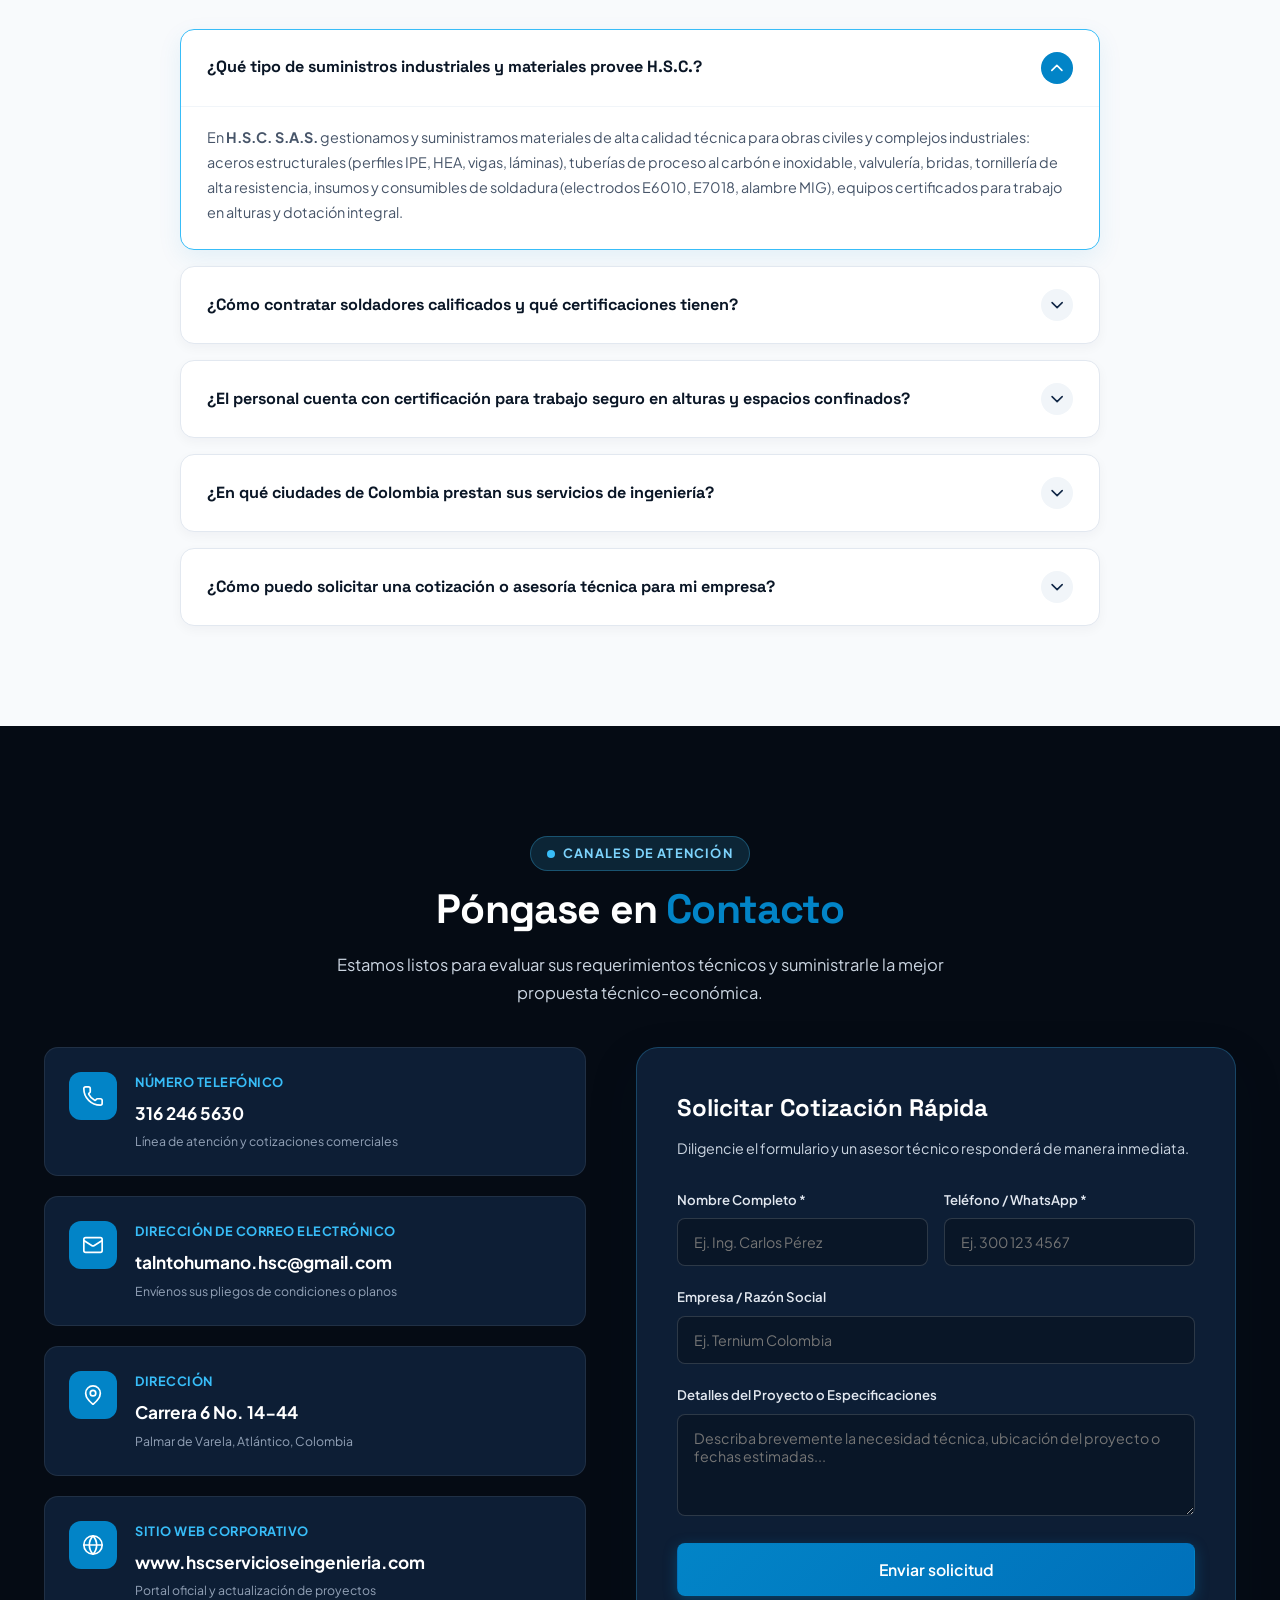
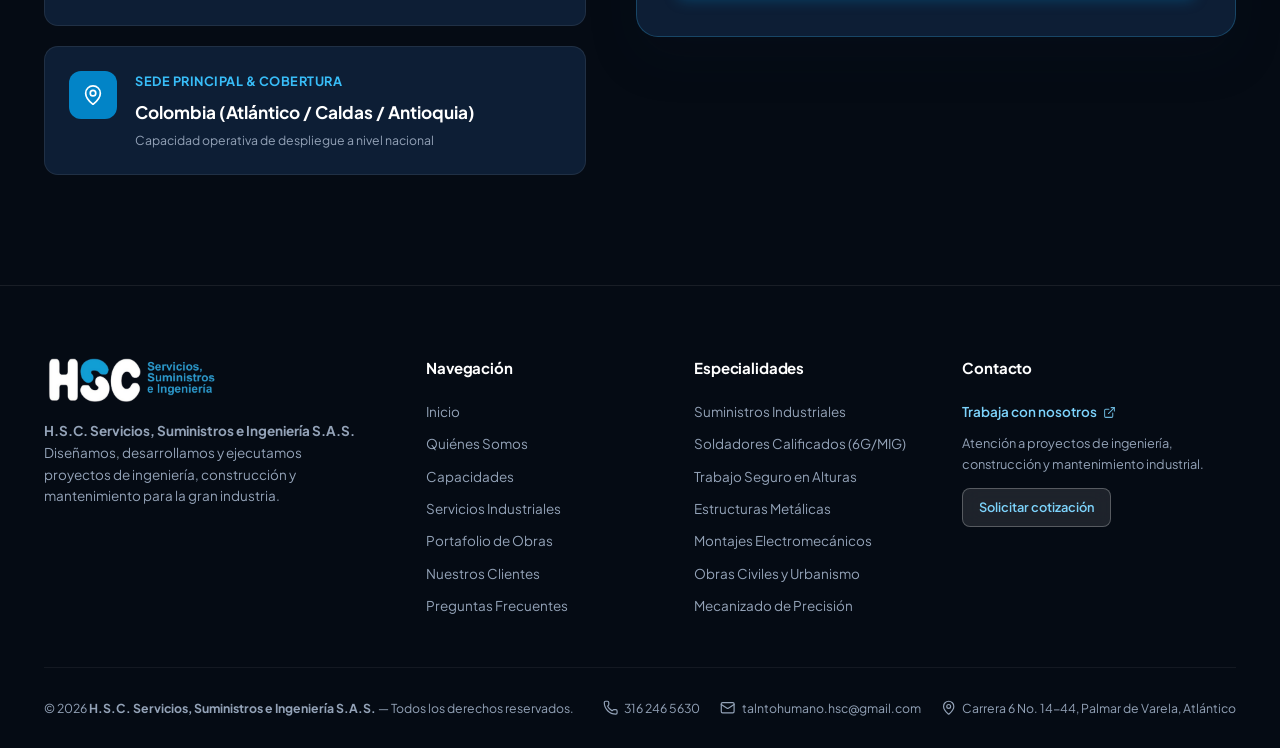
==== commit acfb0dbb: "Actualizacion de datos" ====
--- a/index.html
+++ b/index.html
@@ -1,23 +1,33 @@
 <!doctype html>
 <html lang="es">
   <head>
+    <!-- Google tag (gtag.js) - Google Analytics 4 (GA4) -->
+    <script async src="https://www.googletagmanager.com/gtag/js?id=G-F3NK6B7ZX1"></script>
+    <script>
+      window.dataLayer = window.dataLayer || [];
+      function gtag(){dataLayer.push(arguments);}
+      gtag('js', new Date());
+
+      gtag('config', 'G-F3NK6B7ZX1');
+    </script>
+
     <meta charset="UTF-8" />
     <meta name="viewport" content="width=device-width, initial-scale=1.0" />
-    <title>HSC Servicios e Ingeniería | Suministros Industriales, Soldadores y Trabajo en Alturas</title>
+    <title>H.S.C. Servicios, Suministros e Ingeniería | Suministros Industriales, Soldadores y Trabajo en Alturas</title>
     <meta
       name="description"
-      content="H.S.C. S.A.S. - Especialistas en suministros industriales, soldadores calificados (6G/MIG/TIG), trabajo en alturas certificado SST, estructuras metálicas y montajes industriales en Barranquilla, Manizales y toda Colombia."
+      content="H.S.C. Servicios, Suministros e Ingeniería S.A.S. - Especialistas en suministros industriales, soldadores calificados (6G/MIG/TIG), trabajo en alturas certificado SST, estructuras metálicas y montajes industriales en Barranquilla, Manizales y toda Colombia."
     />
     <meta
       name="keywords"
-      content="suministros industriales, soldadores calificados, soldadores 6g, trabajo en altura, trabajo seguro en alturas, espacios confinados, montajes industriales, estructuras metalicas, obras civiles, mecanizado industrial, paradas de planta, Barranquilla, Manizales, Cartagena, Colombia, HSC servicios e ingenieria"
+      content="Suministros industriales, soldadores calificados, soldadores 6g, trabajo en altura, trabajo seguro en alturas, espacios confinados, montajes industriales, estructuras metalicas, obras civiles, mecanizado industrial, paradas de planta, Barranquilla, Manizales, Cartagena, Colombia, HSC servicios, suministros e ingenieria"
     />
     <meta name="robots" content="index, follow, max-image-preview:large, max-snippet:-1, max-video-preview:-1" />
     <link rel="canonical" href="https://hscservicioseingenieria.com/" />
 
     <!-- Geolocalización y SEO Local -->
     <meta name="geo.region" content="CO-ATL" />
-    <meta name="geo.placename" content="Barranquilla, Colombia" />
+    <meta name="geo.placename" content="Palmar de Varela, Atlántico, Colombia" />
     <meta name="geo.position" content="10.9685;-74.7813" />
     <meta name="ICBM" content="10.9685, -74.7813" />
 
@@ -26,13 +36,13 @@
     <meta property="og:locale" content="es_CO" />
     <meta property="og:url" content="https://hscservicioseingenieria.com/" />
     <meta property="og:site_name" content="H.S.C. Servicios, Suministros e Ingeniería S.A.S." />
-    <meta property="og:title" content="HSC Servicios e Ingeniería | Suministros, Soldadores y Trabajo en Alturas" />
+    <meta property="og:title" content="HSC Servicios, Suministros e Ingeniería | Suministros, Soldadores y Trabajo en Alturas" />
     <meta property="og:description" content="Suministros industriales, soldadores calificados 6G/MIG/TIG, personal certificado para trabajo en alturas y montajes electromecánicos en Colombia." />
     <meta property="og:image" content="https://hscservicioseingenieria.com/assets/images/logo/hsc-logo-full-white.png" />
 
     <!-- Twitter Card -->
     <meta name="twitter:card" content="summary_large_image" />
-    <meta name="twitter:title" content="HSC Servicios e Ingeniería | Suministros y Soldadores Calificados" />
+    <meta name="twitter:title" content="HSC Servicios, Suministros e Ingeniería | Suministros y Soldadores Calificados" />
     <meta name="twitter:description" content="Suministros industriales, soldadores calificados 6G/MIG/TIG, cuadrillas en alturas y montajes industriales en Colombia." />
     <meta name="twitter:image" content="https://hscservicioseingenieria.com/assets/images/logo/hsc-logo-full-white.png" />
 
@@ -50,16 +60,18 @@
           "logo": "https://hscservicioseingenieria.com/assets/images/logo/hsc-logo-full-white.png",
           "image": "https://hscservicioseingenieria.com/assets/images/hero/hero-bg.jpg",
           "description": "Empresa especializada en suministros industriales, mano de obra calificada (soldadores 6G, 3G, MIG, TIG), trabajo seguro en alturas certificado SST, fabricación y montaje de estructuras metálicas, mantenimiento industrial y obras civiles en Colombia.",
-          "telephone": "+57-300-111-2222",
-          "email": "contacto@hscservicioseingenieria.com",
+          "telephone": "+57-316-246-5630",
+          "email": "talntohumano.hsc@gmail.com",
           "priceRange": "$$$",
           "address": {
             "@type": "PostalAddress",
-            "addressLocality": "Barranquilla",
+            "streetAddress": "Carrera 6 No. 14-44",
+            "addressLocality": "Palmar de Varela",
             "addressRegion": "Atlántico",
             "addressCountry": "CO"
           },
           "areaServed": [
+            { "@type": "AdministrativeArea", "name": "Palmar de Varela" },
             { "@type": "AdministrativeArea", "name": "Barranquilla" },
             { "@type": "AdministrativeArea", "name": "Manizales" },
             { "@type": "AdministrativeArea", "name": "Cartagena" },
@@ -167,7 +179,7 @@
     <link
       rel="icon"
       type="image/png"
-      href="assets/images/logo/launchericon-48x48.png"
+      href="assets/images/logo/launchericon-48x48v2.png"
     />
 
     <!-- Google Fonts Preconnect -->
@@ -2504,22 +2516,31 @@
             <!-- Tarjetas de Información de Contacto -->
             <div class="contact-info-cards">
               <!-- Teléfono del brochure -->
-              <a href="tel:0342334564" class="contact-card">
+              <a href="tel:+573162465630" class="contact-card">
                 <div class="contact-icon-box" aria-hidden="true"><i data-lucide="phone"></i></div>
                 <div class="contact-details">
                   <h4>Número Telefónico</h4>
-                  <p>300 111 2222</p>
+                  <p>316 246 5630</p>
                   <small>Línea de atención y cotizaciones comerciales</small>
                 </div>
               </a>
 
               <!-- Correo del brochure -->
-              <a href="mailto:hola@sitioincreible.co" class="contact-card">
+              <a href="mailto:talntohumano.hsc@gmail.com" class="contact-card">
                 <div class="contact-icon-box" aria-hidden="true"><i data-lucide="mail"></i></div>
                 <div class="contact-details">
                   <h4>Dirección de Correo Electrónico</h4>
-                  <p>hola@sitioincreible.co</p>
+                  <p>talntohumano.hsc@gmail.com</p>
                   <small>Envíenos sus pliegos de condiciones o planos</small>
+                </div>
+              </a>
+
+              <a href="https://www.google.com/maps/search/?api=1&amp;query=Carrera+6+No.+14-44,+Palmar+de+Varela,+Atlantico,+Colombia" target="_blank" rel="noopener" class="contact-card">
+                <div class="contact-icon-box" aria-hidden="true"><i data-lucide="map-pin"></i></div>
+                <div class="contact-details">
+                  <h4>Dirección</h4>
+                  <p>Carrera 6 No. 14-44</p>
+                  <small>Palmar de Varela, Atlántico, Colombia</small>
                 </div>
               </a>
 
@@ -2685,9 +2706,9 @@
             Todos los derechos reservados.
           </div>
           <div style="display: flex; gap: 20px; flex-wrap: wrap">
-            <span style="display: inline-flex; align-items: center; gap: 6px;"><i data-lucide="phone"></i> (034) 233 4564</span>
-            <span style="display: inline-flex; align-items: center; gap: 6px;"><i data-lucide="mail"></i> hola@sitioincreible.co</span>
-            <span style="display: inline-flex; align-items: center; gap: 6px;"><i data-lucide="map-pin"></i> Barranquilla, Colombia</span>
+            <a href="tel:+573162465630" style="display: inline-flex; align-items: center; gap: 6px;"><i data-lucide="phone"></i> 316 246 5630</a>
+            <a href="mailto:talntohumano.hsc@gmail.com" style="display: inline-flex; align-items: center; gap: 6px;"><i data-lucide="mail"></i> talntohumano.hsc@gmail.com</a>
+            <span style="display: inline-flex; align-items: center; gap: 6px;"><i data-lucide="map-pin"></i> Carrera 6 No. 14-44, Palmar de Varela, Atlántico</span>
           </div>
         </div>
       </div>
--- a/css/style.css
+++ b/css/style.css
@@ -1679,6 +1679,7 @@
   background: var(--slate-100);
   border-top: 1px solid var(--slate-200);
   border-bottom: 1px solid var(--slate-200);
+  overflow-x: clip;
 }
 
 .clients-quote-banner {
@@ -1698,8 +1699,9 @@
 
 .clients-grid {
   display: grid;
-  grid-template-columns: repeat(5, 1fr);
+  grid-template-columns: repeat(5, minmax(0, 1fr));
   gap: 20px;
+  width: 100%;
 }
 
 .client-logo-item {
@@ -1712,6 +1714,8 @@
   justify-content: center;
   aspect-ratio: 16 / 9;
   transition: all var(--transition-fast);
+  min-width: 0;
+  overflow: hidden;
 }
 
 .client-logo-item:hover {
@@ -1721,6 +1725,7 @@
 }
 
 .client-logo-item img {
+  width: auto;
   max-height: 50px;
   max-width: 85%;
   object-fit: contain;
@@ -2248,7 +2253,7 @@
     grid-template-columns: repeat(2, 1fr);
   }
   .clients-grid {
-    grid-template-columns: repeat(4, 1fr);
+    grid-template-columns: repeat(4, minmax(0, 1fr));
   }
   .footer-top-grid {
     grid-template-columns: 1fr 1fr;
@@ -2327,7 +2332,11 @@
     grid-template-columns: 1fr;
   }
   .clients-grid {
-    grid-template-columns: repeat(2, 1fr);
+    grid-template-columns: repeat(2, minmax(0, 1fr));
+    gap: 12px;
+  }
+  .client-logo-item {
+    padding: 12px;
   }
   .form-row {
     grid-template-columns: 1fr;
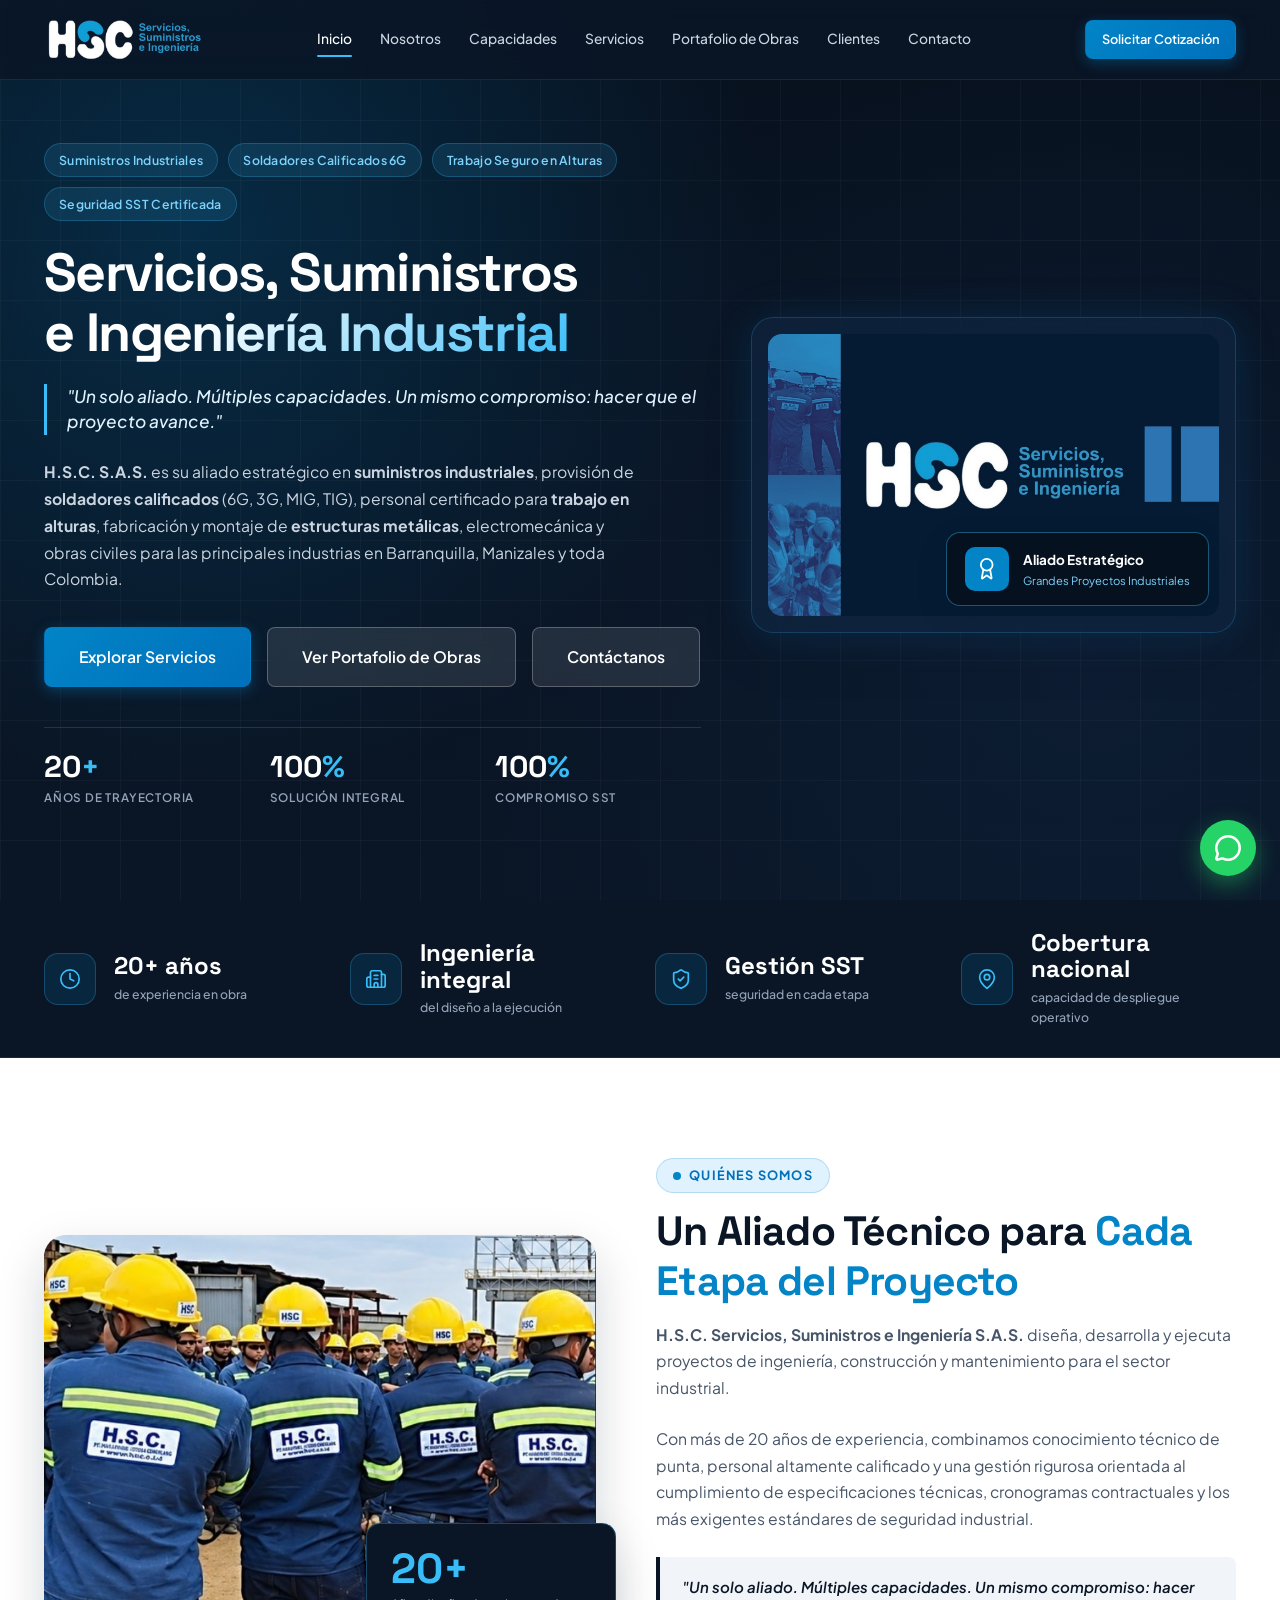
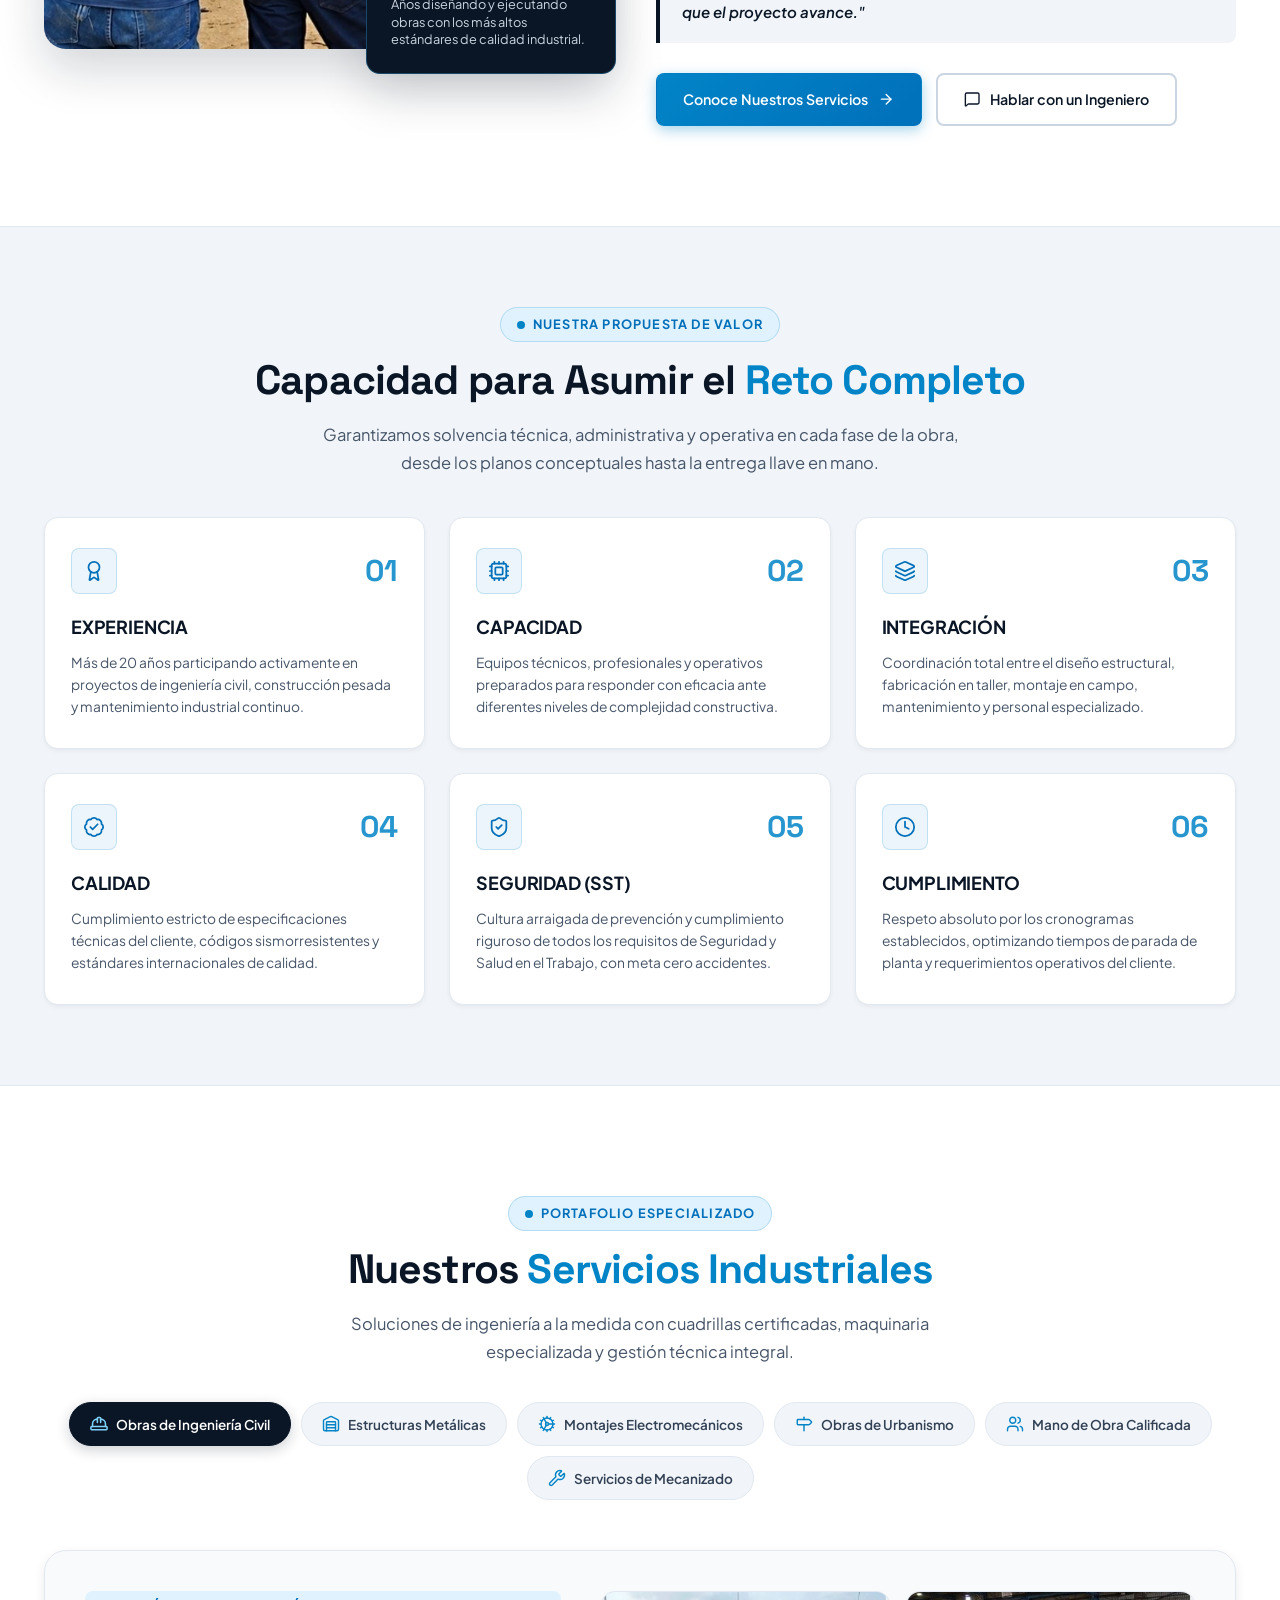
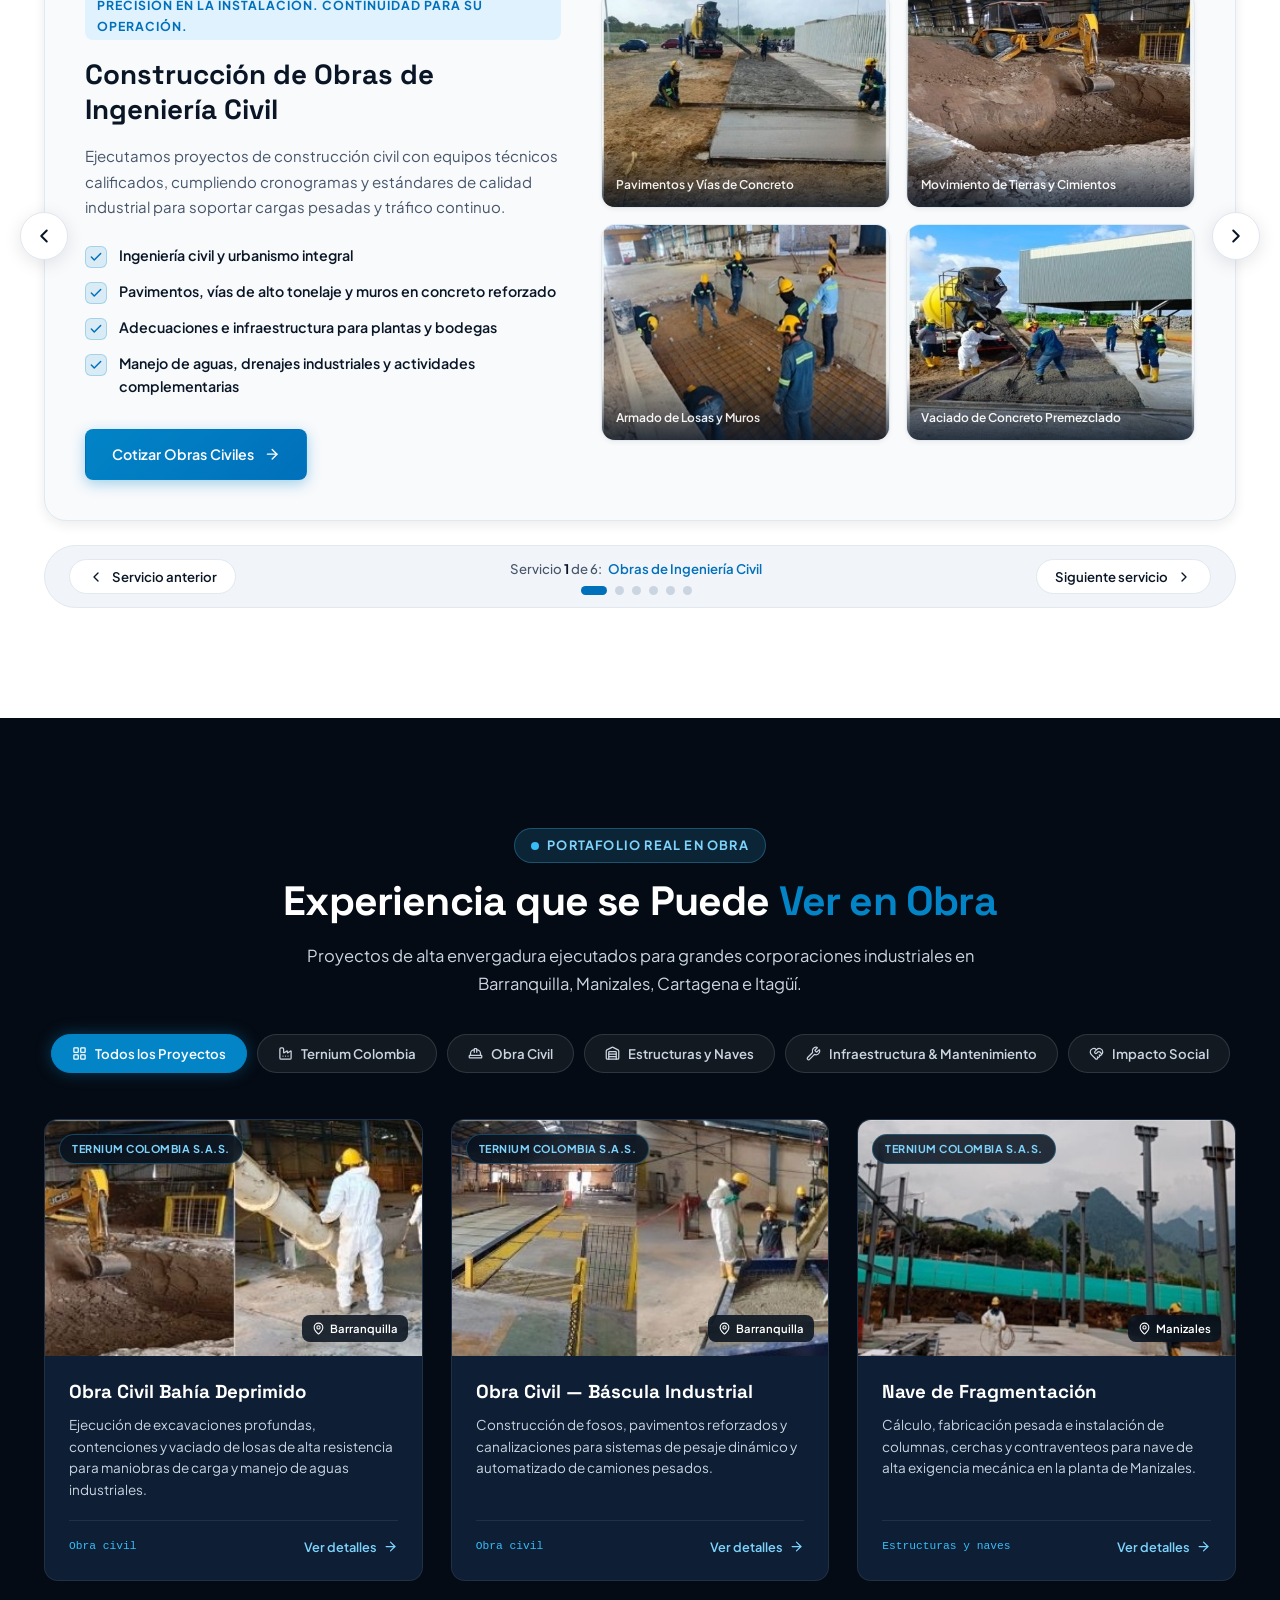
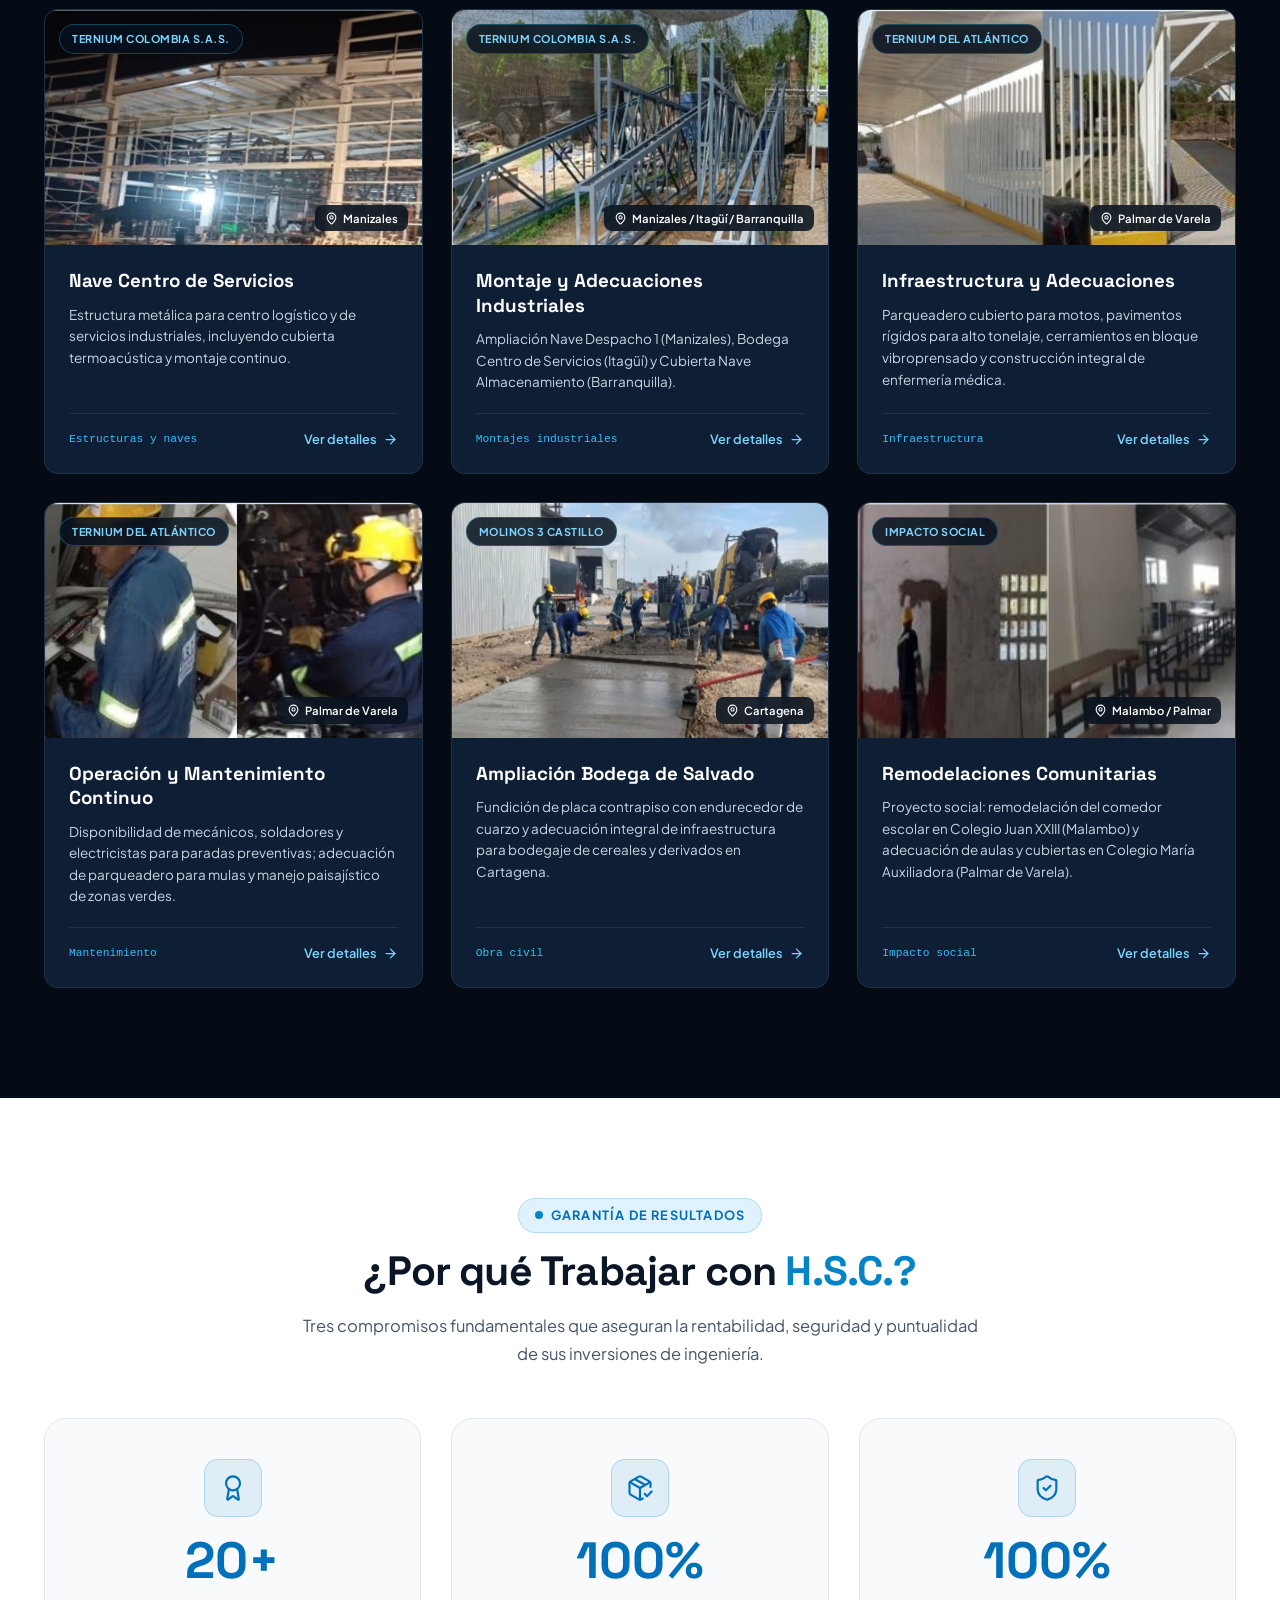
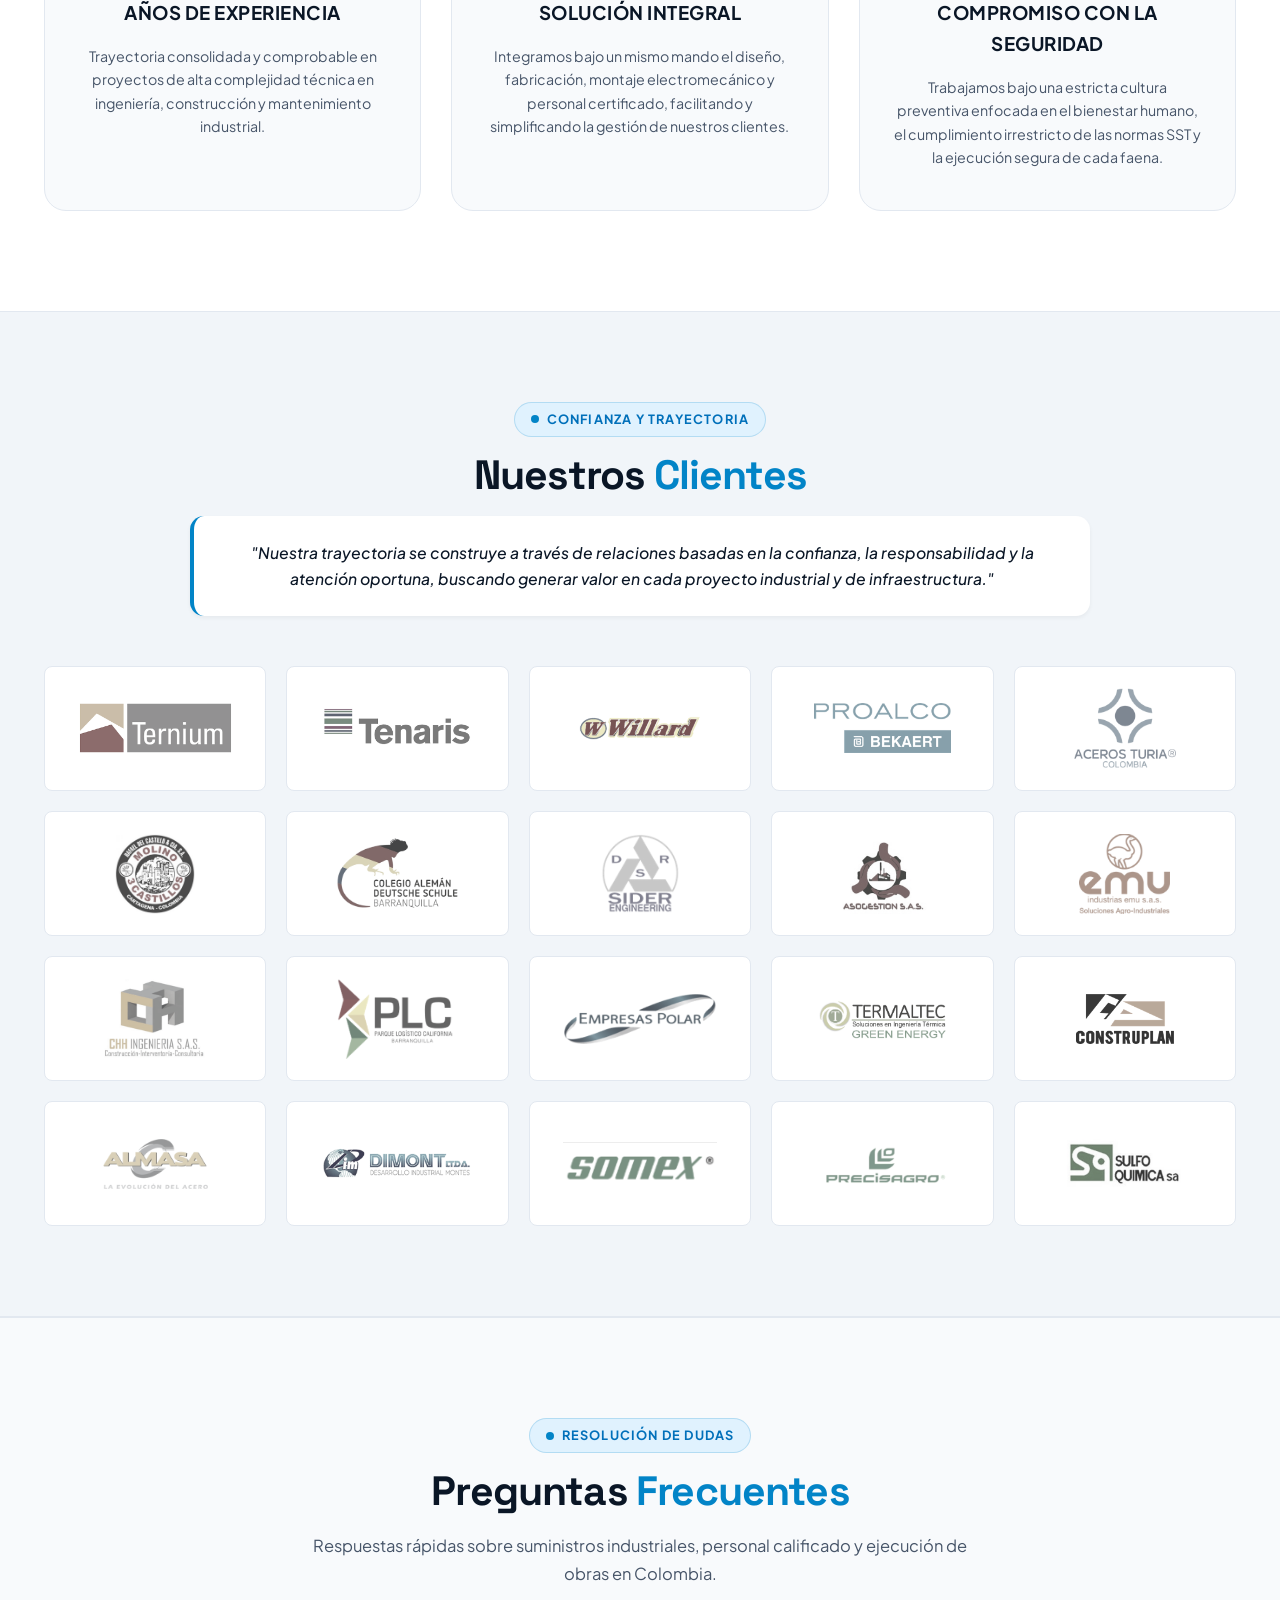
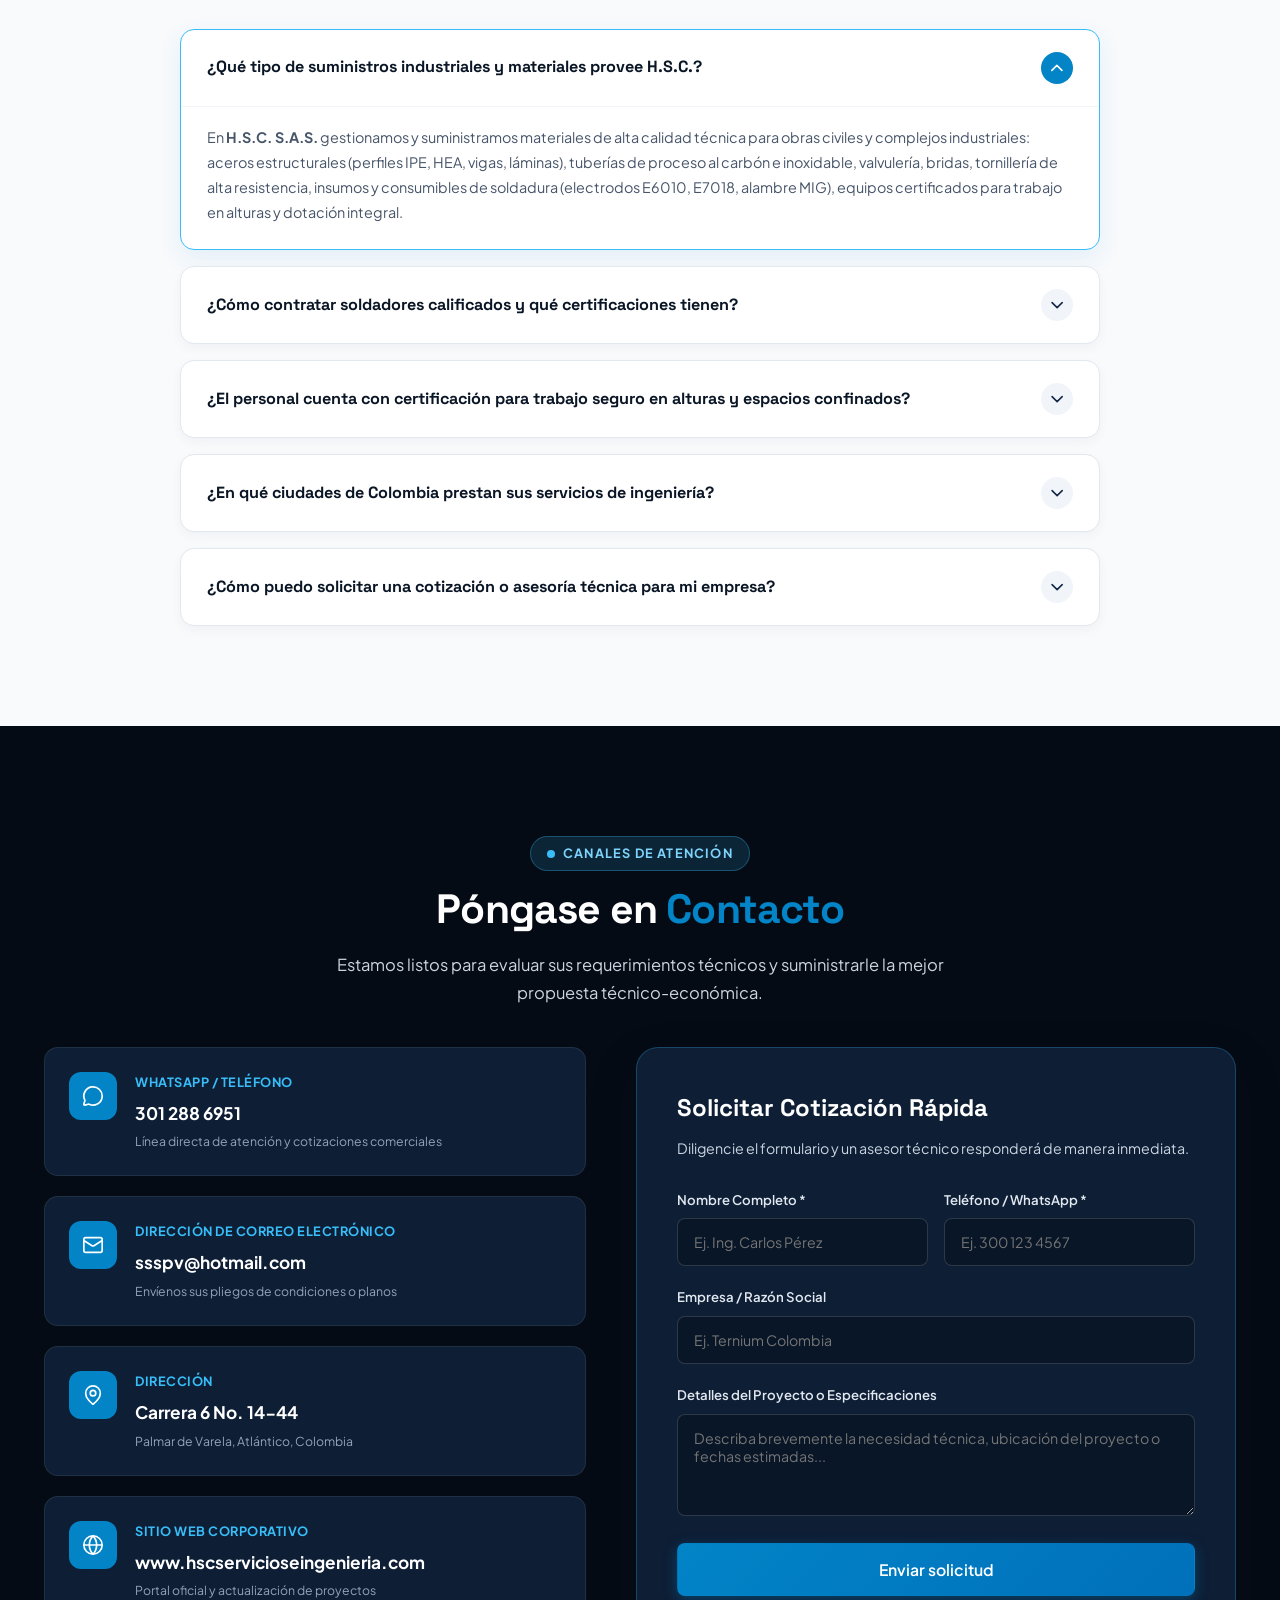
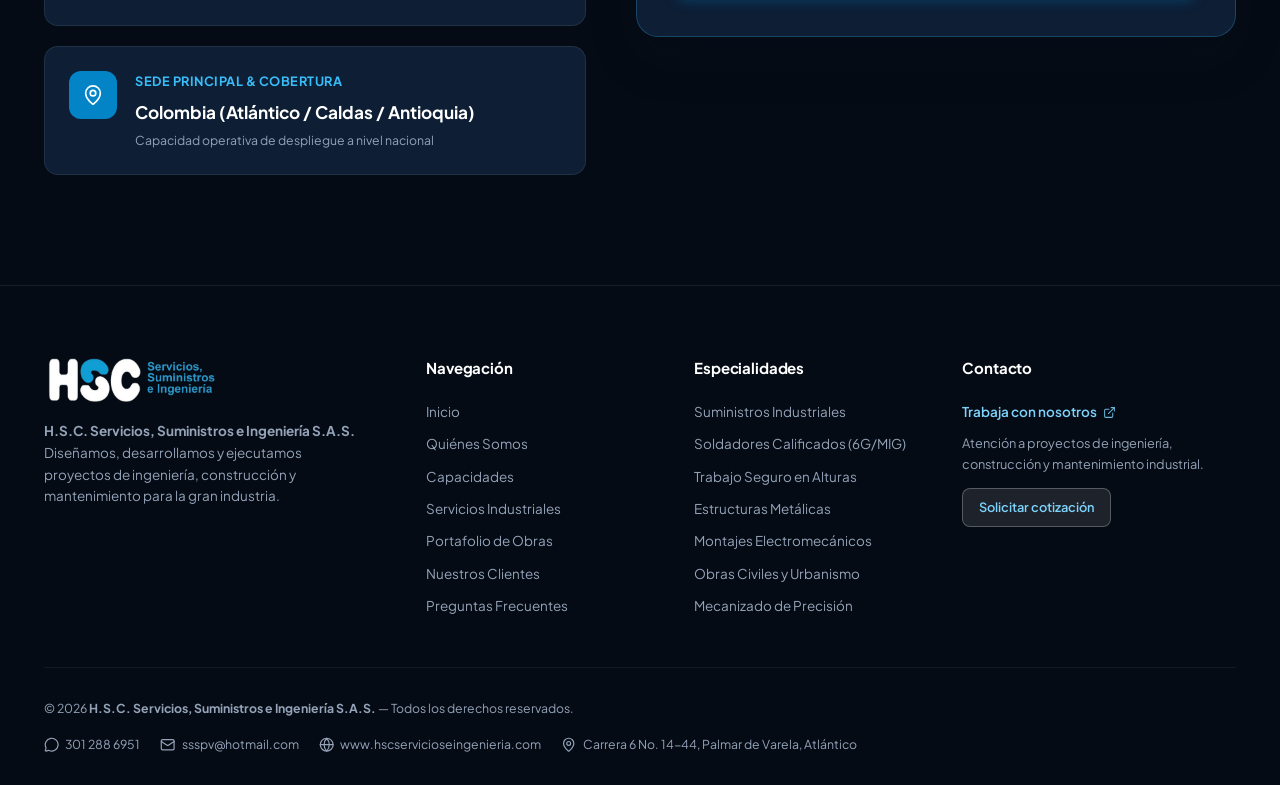
==== commit 64dc91f1: "Actualizando datos de contacto" ====
--- a/index.html
+++ b/index.html
@@ -60,8 +60,8 @@
           "logo": "https://hscservicioseingenieria.com/assets/images/logo/hsc-logo-full-white.png",
           "image": "https://hscservicioseingenieria.com/assets/images/hero/hero-bg.jpg",
           "description": "Empresa especializada en suministros industriales, mano de obra calificada (soldadores 6G, 3G, MIG, TIG), trabajo seguro en alturas certificado SST, fabricación y montaje de estructuras metálicas, mantenimiento industrial y obras civiles en Colombia.",
-          "telephone": "+57-316-246-5630",
-          "email": "talntohumano.hsc@gmail.com",
+          "telephone": "+57-301-288-6951",
+          "email": "ssspv@hotmail.com",
           "priceRange": "$$$",
           "address": {
             "@type": "PostalAddress",
@@ -2485,7 +2485,7 @@
               </summary>
               <div class="faq-body">
                 <p>
-                  Puede contactarnos directamente a través del formulario de contacto en esta página web, vía WhatsApp o llamada telefónica a nuestra línea comercial, o remitiendo sus requerimientos y planos a nuestro correo oficial. Nuestro equipo de ingenieros responderá con una propuesta técnico-económica a la medida en tiempo récord.
+                  Puede contactarnos directamente a través del formulario de contacto en esta página web, o vía WhatsApp a nuestra línea comercial, o remitiendo sus requerimientos y planos a nuestro correo oficial. Nuestro equipo de ingenieros responderá con una propuesta técnico-económica a la medida en tiempo récord.
                 </p>
               </div>
             </details>
@@ -2515,22 +2515,22 @@
           <div class="contact-grid">
             <!-- Tarjetas de Información de Contacto -->
             <div class="contact-info-cards">
-              <!-- Teléfono del brochure -->
-              <a href="tel:+573162465630" class="contact-card">
-                <div class="contact-icon-box" aria-hidden="true"><i data-lucide="phone"></i></div>
+              <!-- WhatsApp y Teléfono -->
+              <a href="https://wa.me/573012886951" target="_blank" rel="noopener" class="contact-card">
+                <div class="contact-icon-box" aria-hidden="true"><i data-lucide="message-circle"></i></div>
                 <div class="contact-details">
-                  <h4>Número Telefónico</h4>
-                  <p>316 246 5630</p>
-                  <small>Línea de atención y cotizaciones comerciales</small>
+                  <h4>WhatsApp / Teléfono</h4>
+                  <p>301 288 6951</p>
+                  <small>Línea directa de atención y cotizaciones comerciales</small>
                 </div>
               </a>
 
               <!-- Correo del brochure -->
-              <a href="mailto:talntohumano.hsc@gmail.com" class="contact-card">
+              <a href="mailto:ssspv@hotmail.com" class="contact-card">
                 <div class="contact-icon-box" aria-hidden="true"><i data-lucide="mail"></i></div>
                 <div class="contact-details">
                   <h4>Dirección de Correo Electrónico</h4>
-                  <p>talntohumano.hsc@gmail.com</p>
+                  <p>ssspv@hotmail.com</p>
                   <small>Envíenos sus pliegos de condiciones o planos</small>
                 </div>
               </a>
@@ -2706,8 +2706,9 @@
             Todos los derechos reservados.
           </div>
           <div style="display: flex; gap: 20px; flex-wrap: wrap">
-            <a href="tel:+573162465630" style="display: inline-flex; align-items: center; gap: 6px;"><i data-lucide="phone"></i> 316 246 5630</a>
-            <a href="mailto:talntohumano.hsc@gmail.com" style="display: inline-flex; align-items: center; gap: 6px;"><i data-lucide="mail"></i> talntohumano.hsc@gmail.com</a>
+            <a href="https://wa.me/573012886951" target="_blank" rel="noopener" style="display: inline-flex; align-items: center; gap: 6px;"><i data-lucide="message-circle"></i> 301 288 6951</a>
+            <a href="mailto:ssspv@hotmail.com" style="display: inline-flex; align-items: center; gap: 6px;"><i data-lucide="mail"></i> ssspv@hotmail.com</a>
+            <a href="https://www.hscservicioseingenieria.com" target="_blank" rel="noopener" style="display: inline-flex; align-items: center; gap: 6px;"><i data-lucide="globe"></i> www.hscservicioseingenieria.com</a>
             <span style="display: inline-flex; align-items: center; gap: 6px;"><i data-lucide="map-pin"></i> Carrera 6 No. 14-44, Palmar de Varela, Atlántico</span>
           </div>
         </div>
@@ -3055,7 +3056,7 @@
           >
           <div class="guide-files-list">
             <div class="guide-file-item">
-              <span>foto-1.jpg (Piezas industriales)</span>
+              <span>foto-1.jpg (Fabricación de eje broca saca núcleo)</span>
               <button
                 class="guide-copy-btn"
                 data-copy="assets/images/servicios/06-mecanizado-industrial/foto-1.jpg"
@@ -3064,7 +3065,7 @@
               </button>
             </div>
             <div class="guide-file-item">
-              <span>foto-2.jpg (Mecanizado precisión)</span>
+              <span>foto-2.jpg (Soporte para aditamentos spider)</span>
               <button
                 class="guide-copy-btn"
                 data-copy="assets/images/servicios/06-mecanizado-industrial/foto-2.jpg"
@@ -3168,7 +3169,7 @@
 
     <!-- Acceso directo a WhatsApp -->
     <a
-      href="https://wa.me/573001112222?text=Hola%20HSC,%20solicito%20informaci%C3%B3n%20sobre%20sus%20servicios%20de%20ingenier%C3%ADa"
+      href="https://wa.me/573012886951?text=Hola%20HSC,%20solicito%20informaci%C3%B3n%20sobre%20sus%20servicios%20de%20ingenier%C3%ADa"
       class="floating-whatsapp-btn"
       target="_blank"
       rel="noopener"
